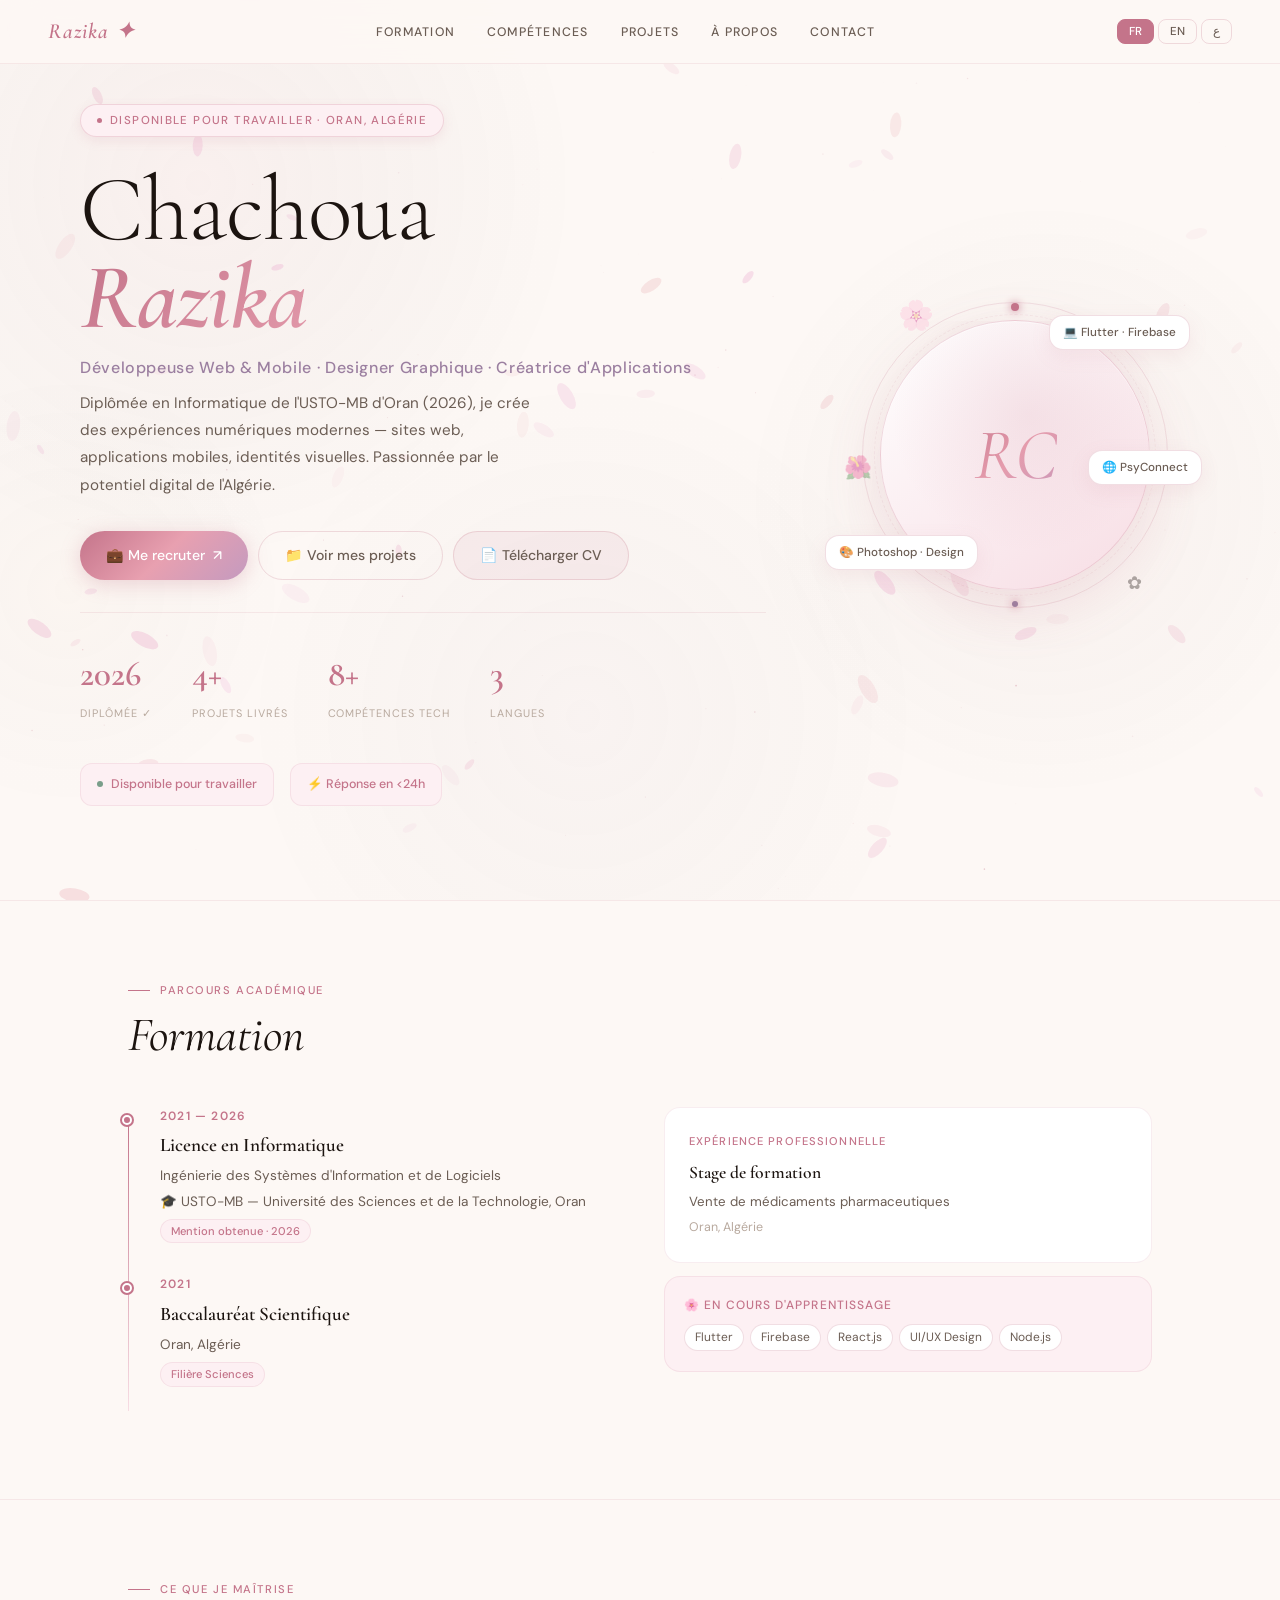
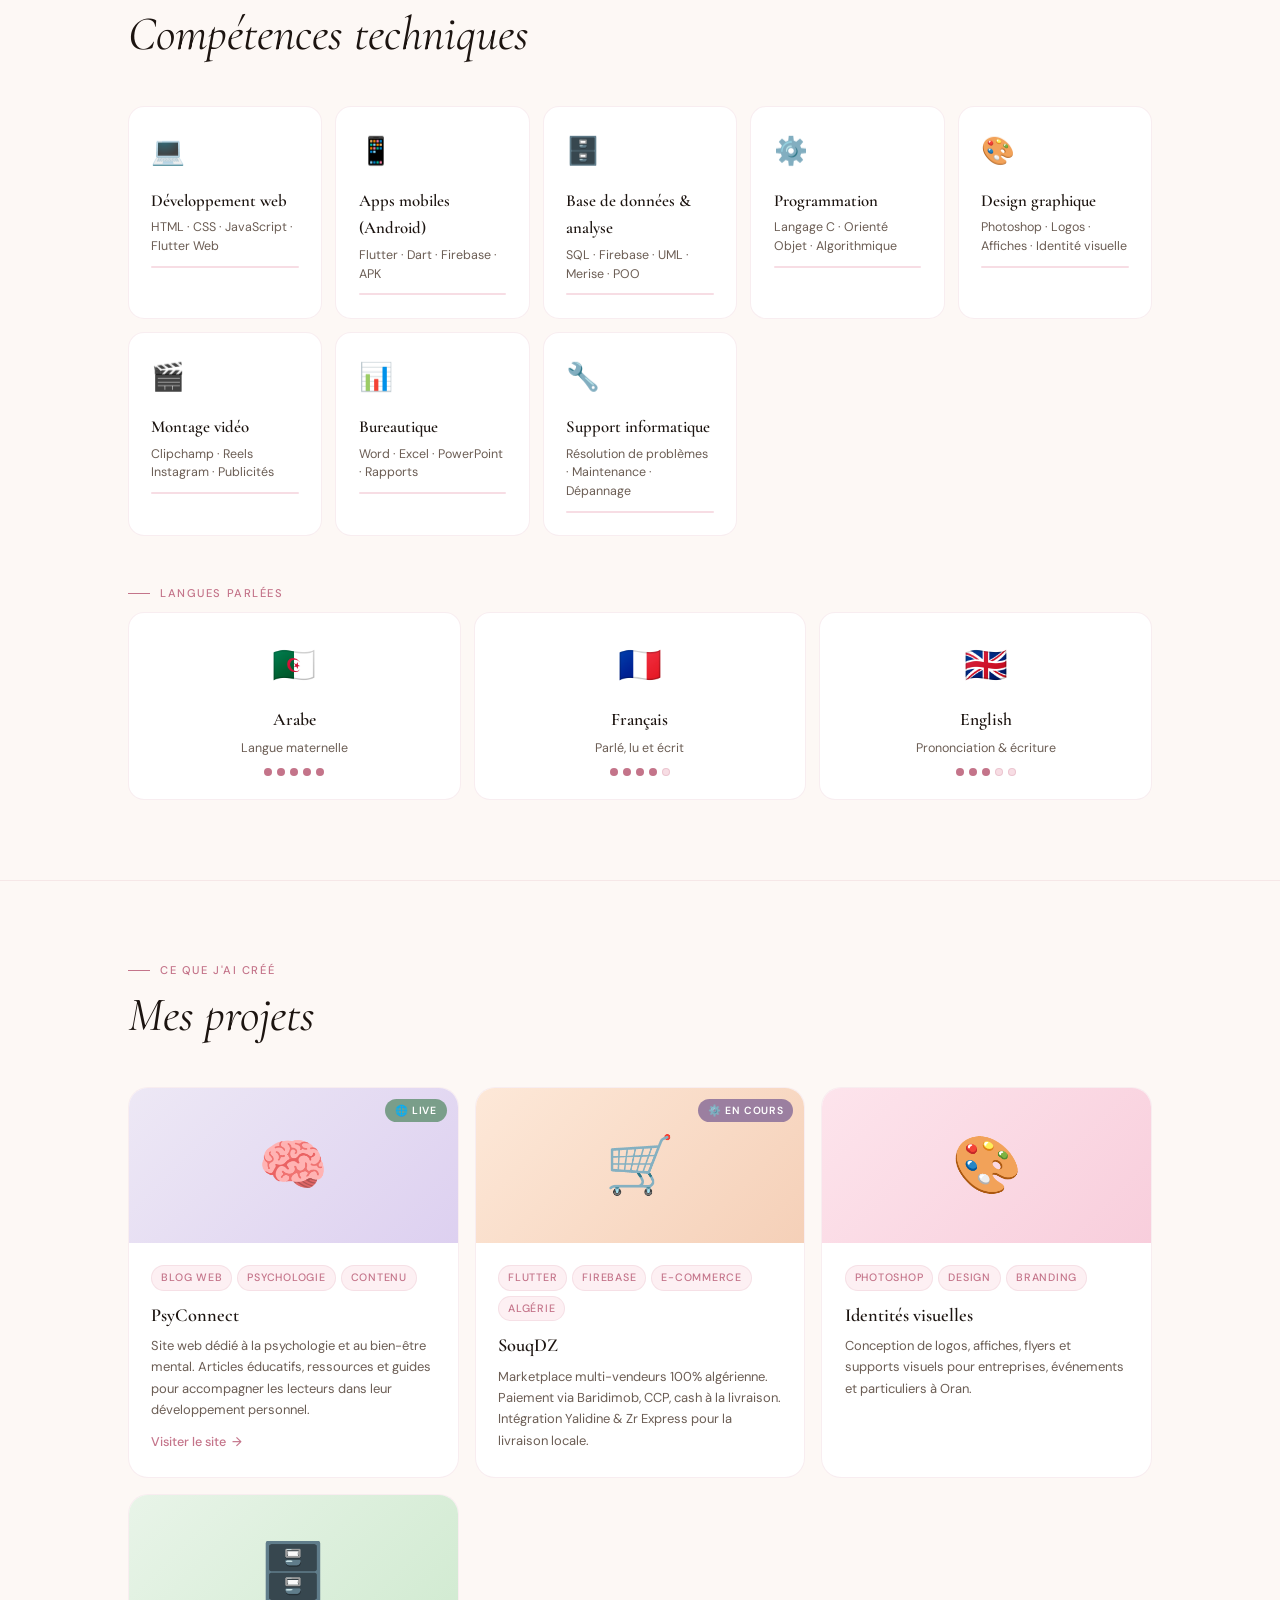
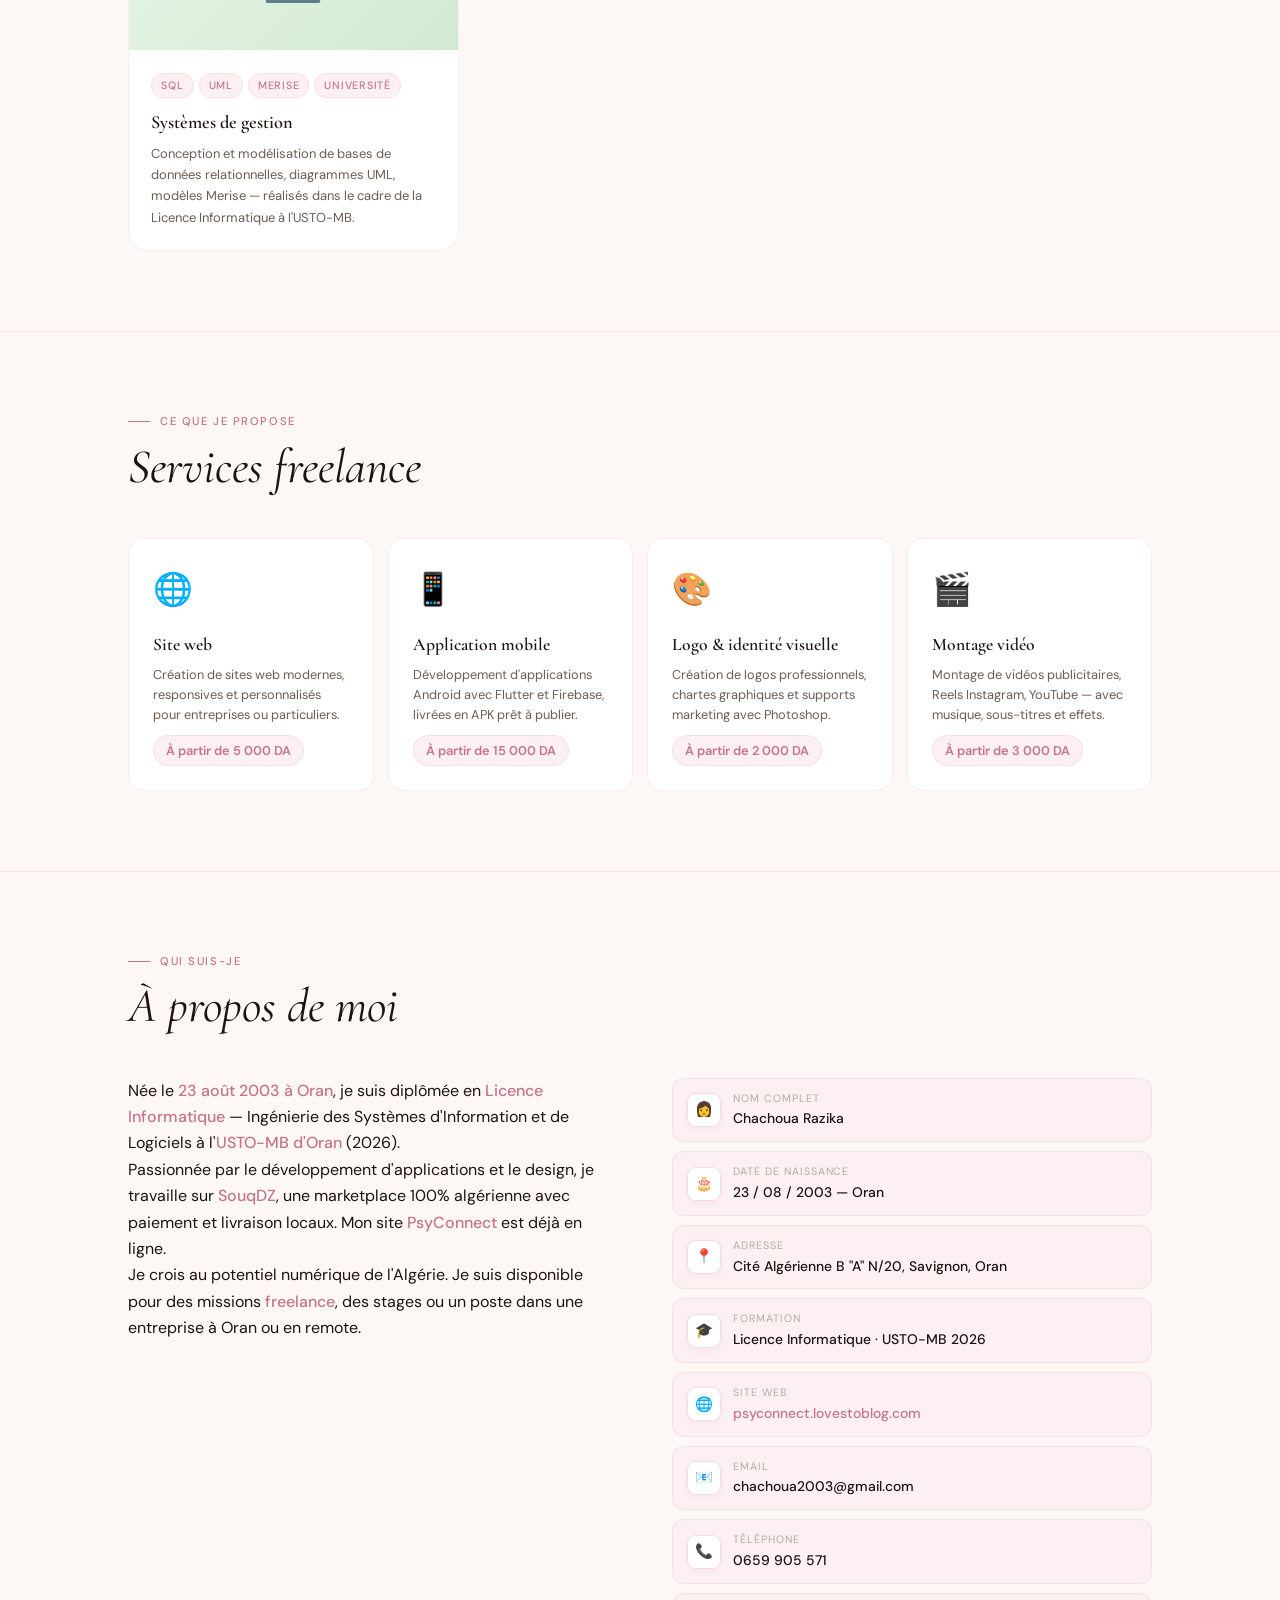
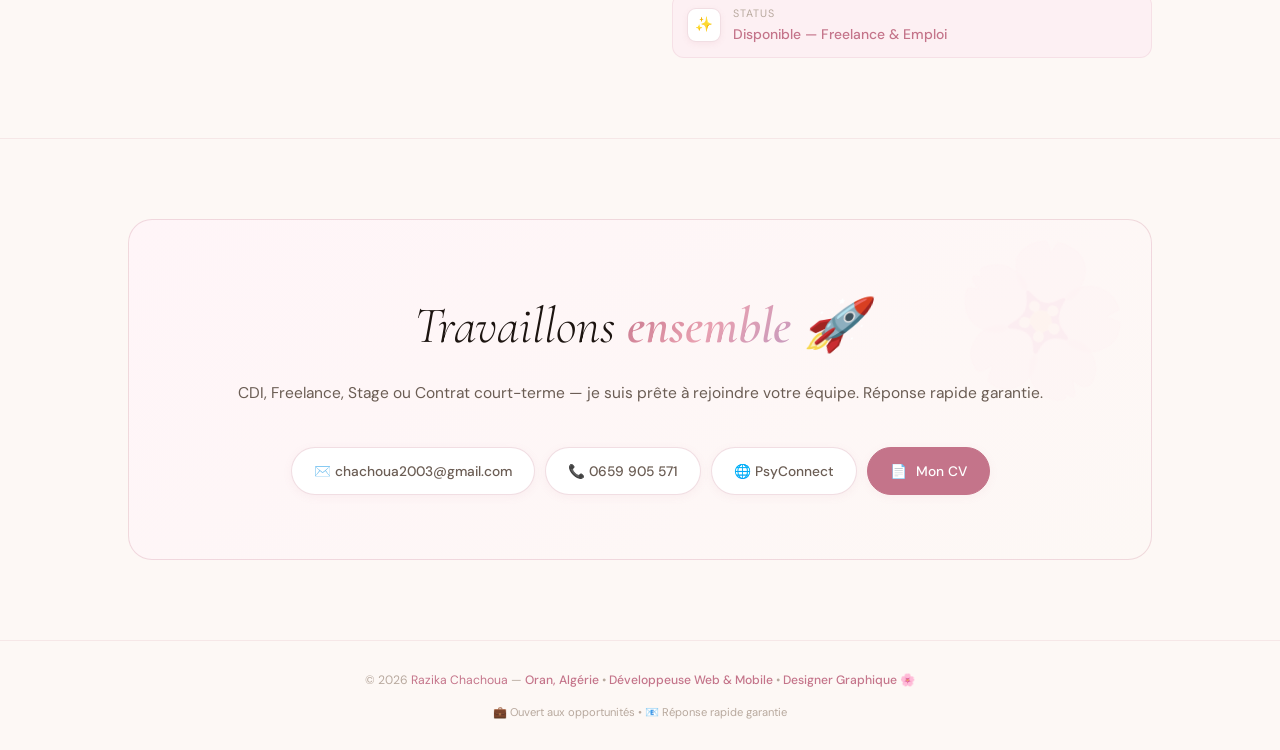
==== index.html @ 316dd267 "Initial portfolio website" ====
<!DOCTYPE html>
<html lang="fr" dir="ltr">
<head>
<meta charset="UTF-8">
<meta name="viewport" content="width=device-width, initial-scale=1.0">
<title>Razika Chachoua — Portfolio Professionnel | Développeuse Web & Mobile, Designer Graphique</title>
<meta name="description" content="Portfolio de Razika Chachoua — Développeuse web & mobile, Designer graphique, Créatrice d'applications. Oran, Algérie. Freelance & Emploi.">
<meta name="keywords" content="développeuse web, Flutter, Firebase, designer graphique, Oran, Algérie, freelance">
<meta property="og:title" content="Razika Chachoua — Portfolio Professionnel">
<meta property="og:description" content="Développeuse Web & Mobile · Designer Graphique · Créatrice d'Applications">
<meta property="og:type" content="website">
<meta name="author" content="Razika Chachoua">
<meta name="viewport" content="width=device-width, initial-scale=1.0">
<link href="https://fonts.googleapis.com/css2?family=Cormorant+Garamond:ital,wght@0,300;0,400;0,600;1,300;1,400;1,600&family=DM+Sans:wght@300;400;500;600&display=swap" rel="stylesheet">
<style>
:root{
  --bg:#fdf8f5;--bg2:#f9f2ec;--card:#ffffff;
  --ink:#1c1410;--ink2:#6b5d54;--ink3:#b8a99e;
  --rose:#c4748a;--rose2:#e8a0b0;--rose3:#f7dde4;--rose4:#fdf0f3;
  --mauve:#9b7fa0;--sage:#7a9e8a;--blush:#f2c4ce;
  --gold:#c9a86c;
  --border:rgba(196,116,138,.13);--border2:rgba(196,116,138,.24);
  --gg:linear-gradient(135deg,#c4748a,#e8a0b0,#c49abf);
  --glow:rgba(196,116,138,.1);
  --r:16px;
}
*,*::before,*::after{box-sizing:border-box;margin:0;padding:0}
html{scroll-behavior:smooth}
body{font-family:'DM Sans',sans-serif;background:var(--bg);color:var(--ink);overflow-x:hidden;line-height:1.65}
::selection{background:var(--blush);color:var(--ink)}
::-webkit-scrollbar{width:3px}::-webkit-scrollbar-track{background:var(--bg)}::-webkit-scrollbar-thumb{background:var(--rose);border-radius:99px}

canvas{position:fixed;top:0;left:0;width:100%;height:100%;z-index:0;pointer-events:none}

/* NAV */
nav{position:fixed;top:0;left:0;right:0;z-index:200;height:64px;display:flex;align-items:center;justify-content:space-between;padding:0 3rem;background:rgba(253,248,245,.92);backdrop-filter:blur(22px);border-bottom:1px solid var(--border)}
.logo{font-family:'Cormorant Garamond',serif;font-weight:600;font-size:1.35rem;color:var(--rose);text-decoration:none;letter-spacing:.05em;font-style:italic}
.nl{display:flex;gap:2rem;list-style:none}
.nl a{font-size:.77rem;font-weight:500;letter-spacing:.1em;text-transform:uppercase;color:var(--ink2);text-decoration:none;transition:color .2s;position:relative;padding-bottom:3px}
.nl a::after{content:'';position:absolute;left:0;bottom:0;width:100%;height:1px;background:var(--rose);transform:scaleX(0);transition:transform .25s;transform-origin:left}
.nl a:hover{color:var(--rose)}.nl a:hover::after{transform:scaleX(1)}
.lw{display:flex;gap:4px}
.lb{background:none;border:1px solid var(--border2);border-radius:8px;padding:4px 11px;font-size:.72rem;font-weight:500;cursor:pointer;color:var(--ink2);font-family:'DM Sans',sans-serif;transition:all .2s}
.lb.on,.lb:hover{background:var(--rose);border-color:var(--rose);color:#fff}

/* HERO */
.hero{min-height:100vh;display:flex;align-items:center;padding:90px 3rem 5rem;position:relative;z-index:1}
.hi{max-width:1120px;margin:0 auto;width:100%;display:grid;grid-template-columns:1fr 370px;gap:4rem;align-items:center}
.h-tag{display:inline-flex;align-items:center;gap:8px;font-size:.72rem;font-weight:500;letter-spacing:.12em;text-transform:uppercase;color:var(--rose);border:1px solid var(--border2);background:var(--rose4);padding:6px 16px;border-radius:999px;margin-bottom:1.8rem;animation:fu .7s ease both;box-shadow:0 4px 12px rgba(196,116,138,.12)}
.h-dot{width:5px;height:5px;background:var(--rose);border-radius:50%;animation:bl 2s infinite}
@keyframes bl{0%,100%{opacity:1}50%{opacity:.3;transform:scale(1.5)}}
.hero h1{font-family:'Cormorant Garamond',serif;font-size:clamp(3rem,8vw,5.8rem);font-weight:300;line-height:.95;letter-spacing:-.01em;margin-bottom:.5rem;animation:fu .7s .1s ease both}
.h1a{display:block;color:var(--ink);font-weight:300}
.h1b{display:block;font-style:italic;font-weight:600;background:var(--gg);-webkit-background-clip:text;-webkit-text-fill-color:transparent}
.h-role{font-size:1rem;color:var(--mauve);font-weight:500;letter-spacing:.04em;margin:.8rem 0 .5rem;animation:fu .7s .15s ease both}
.h-sub{font-size:.95rem;color:var(--ink2);line-height:1.8;max-width:470px;margin-bottom:2rem;animation:fu .7s .2s ease both}
.h-btns{display:flex;gap:10px;flex-wrap:wrap;animation:fu .7s .3s ease both}
.btn{display:inline-flex;align-items:center;gap:8px;padding:12px 26px;border-radius:50px;font-size:.88rem;font-weight:500;text-decoration:none;cursor:pointer;border:none;font-family:'DM Sans',sans-serif;transition:all .25s}
.btn-r{background:var(--gg);color:#fff;box-shadow:0 4px 20px rgba(196,116,138,.28)}
.btn-r:hover{transform:translateY(-2px);box-shadow:0 8px 30px rgba(196,116,138,.38)}
.btn-o{background:transparent;border:1.5px solid var(--border2);color:var(--ink2)}
.btn-o:hover{border-color:var(--rose);color:var(--rose);background:var(--rose4);box-shadow:0 4px 16px rgba(196,116,138,.15)}
.h-stats{display:flex;gap:2.5rem;padding-top:2rem;margin-top:2rem;border-top:1px solid var(--border);animation:fu .7s .4s ease both}
.sn{font-family:'Cormorant Garamond',serif;font-size:2.2rem;font-weight:600;color:var(--rose)}
.sl{font-size:.68rem;color:var(--ink3);text-transform:uppercase;letter-spacing:.09em;margin-top:2px}

/* AVATAR */
.h-right{display:flex;justify-content:center;animation:fu .7s .5s ease both}
.av{position:relative;width:270px;height:270px}
.av-out{position:absolute;inset:-18px;border-radius:50%;border:1px solid rgba(196,116,138,.18);animation:spin 22s linear infinite}
.av-out::before,.av-out::after{content:'';position:absolute;width:8px;height:8px;border-radius:50%;top:0;left:50%;transform:translateX(-50%);background:var(--rose);box-shadow:0 0 8px var(--rose)}
.av-out::after{top:auto;bottom:0;background:var(--mauve);width:6px;height:6px}
.av-mid{position:absolute;inset:-6px;border-radius:50%;border:1px dashed rgba(196,116,138,.1);animation:spin 30s linear infinite reverse}
.av-c{position:absolute;inset:0;border-radius:50%;background:linear-gradient(145deg,#fff,var(--rose3));border:1.5px solid var(--border2);display:flex;align-items:center;justify-content:center;box-shadow:0 18px 55px rgba(196,116,138,.18),inset 0 1px 0 rgba(255,255,255,.9)}
.av-init{font-family:'Cormorant Garamond',serif;font-size:4.5rem;font-weight:400;font-style:italic;background:var(--gg);-webkit-background-clip:text;-webkit-text-fill-color:transparent}
.av-g{position:absolute;inset:0;background:radial-gradient(circle at 55% 35%,rgba(196,116,138,.13),transparent 60%)}
.fb{position:absolute;background:white;border:1px solid var(--border2);border-radius:14px;padding:7px 13px;font-size:.73rem;font-weight:500;display:flex;align-items:center;gap:7px;color:var(--ink2);white-space:nowrap;animation:flt 3s ease-in-out infinite;box-shadow:0 6px 20px rgba(196,116,138,.1)}
.fb1{top:-5px;right:-40px;animation-delay:0s}
.fb2{bottom:20px;left:-55px;animation-delay:1.5s}
.fb3{top:48%;right:-52px;animation-delay:.9s}
.petal{position:absolute;font-size:1.4rem;opacity:.35;pointer-events:none;animation:ps 7s ease-in-out infinite}
.p1{top:-28px;left:18px;font-size:1.8rem;animation-delay:0s}
.p2{bottom:-8px;right:8px;font-size:1.1rem;animation-delay:2.5s}
.p3{top:48%;left:-36px;animation-delay:4.5s}
@keyframes ps{0%,100%{transform:rotate(0deg) scale(1)}50%{transform:rotate(12deg) scale(1.08)}}
@keyframes flt{0%,100%{transform:translateY(0)}50%{transform:translateY(-7px)}}
@keyframes spin{to{transform:rotate(360deg)}}
@keyframes fu{from{opacity:0;transform:translateY(20px)}to{opacity:1;transform:translateY(0)}}
@keyframes pulse{0%,100%{opacity:1;transform:scale(1)}50%{opacity:.6;transform:scale(1.2)}}

/* SECTIONS */
section{position:relative;z-index:1}
.sw{max-width:1120px;margin:0 auto;padding:5rem 3rem}
.sep{border-top:1px solid var(--border)}
.ey{display:flex;align-items:center;gap:10px;font-size:.7rem;font-weight:500;letter-spacing:.14em;text-transform:uppercase;color:var(--rose);margin-bottom:.6rem}
.ey::before{content:'';width:22px;height:1px;background:var(--rose)}
.st{font-family:'Cormorant Garamond',serif;font-size:clamp(1.9rem,3.8vw,3rem);font-weight:400;font-style:italic;color:var(--ink);line-height:1.1;margin-bottom:2.8rem}

/* ── TIMELINE FORMATION ── */
.timeline{position:relative;padding-left:2rem}
.timeline::before{content:'';position:absolute;left:0;top:8px;bottom:8px;width:1px;background:linear-gradient(to bottom,var(--rose),var(--rose3))}
.tl-item{position:relative;margin-bottom:2rem}
.tl-item::before{content:'';position:absolute;left:-2.4rem;top:8px;width:10px;height:10px;background:var(--rose);border-radius:50%;border:2px solid white;box-shadow:0 0 0 2px var(--rose)}
.tl-year{font-size:.75rem;font-weight:600;color:var(--rose);letter-spacing:.1em;text-transform:uppercase;margin-bottom:4px}
.tl-title{font-family:'Cormorant Garamond',serif;font-size:1.2rem;font-weight:600;color:var(--ink);margin-bottom:3px}
.tl-sub{font-size:.85rem;color:var(--ink2)}
.tl-tag{display:inline-block;background:var(--rose4);color:var(--rose);font-size:.7rem;font-weight:500;padding:2px 10px;border-radius:999px;margin-top:6px;border:1px solid var(--border)}

/* ── SKILLS ── */
.sk-grid{display:grid;grid-template-columns:repeat(auto-fit,minmax(185px,1fr));gap:13px}
.sk{background:white;border:1.5px solid var(--border);border-radius:var(--r);padding:1.4rem;transition:all .3s;cursor:default;position:relative;overflow:hidden}
.sk::before{content:'';position:absolute;top:0;left:0;right:0;height:3px;background:var(--gg);opacity:0;transition:opacity .3s}
.sk:hover{border-color:var(--border2);transform:translateY(-4px);box-shadow:0 12px 36px rgba(196,116,138,.11);background:linear-gradient(135deg,#fff,var(--rose4))}
.sk:hover::before{opacity:1}
.sk-em{font-size:1.7rem;margin-bottom:.8rem;display:block}
.sk h3{font-family:'Cormorant Garamond',serif;font-size:1.05rem;font-weight:600;color:var(--ink);margin-bottom:4px}
.sk p{font-size:.78rem;color:var(--ink2);line-height:1.5}
.sk-bar{margin-top:10px;height:2px;background:var(--rose3);border-radius:99px;overflow:hidden}
.sk-fill{height:100%;border-radius:99px;background:var(--gg);transform:scaleX(0);transform-origin:left;transition:transform 1.2s cubic-bezier(.22,1,.36,1)}

/* ── PROJETS ── */
.pj-grid{display:grid;grid-template-columns:repeat(auto-fit,minmax(280px,1fr));gap:16px}
.pj{background:white;border:1.5px solid var(--border);border-radius:20px;overflow:hidden;transition:all .3s;position:relative}
.pj:hover{border-color:var(--border2);transform:translateY(-5px);box-shadow:0 18px 55px rgba(196,116,138,.13);background:linear-gradient(135deg,#fff,var(--rose4))}
.pj-thumb{height:155px;display:flex;align-items:center;justify-content:center;position:relative;overflow:hidden}
.pj-em{font-size:3.5rem;position:relative;z-index:1}
.pj-bdg{position:absolute;top:11px;right:11px;z-index:2;background:var(--rose);color:#fff;font-size:.65rem;font-weight:600;padding:3px 10px;border-radius:999px;letter-spacing:.06em;text-transform:uppercase}
.live{background:var(--sage)}
.pj-body{padding:1.4rem}
.pj-tags{display:flex;gap:5px;flex-wrap:wrap;margin-bottom:9px}
.pt{font-size:.67rem;font-weight:500;letter-spacing:.07em;text-transform:uppercase;color:var(--rose);background:var(--rose4);border:1px solid var(--border);padding:3px 9px;border-radius:999px}
.pj-body h3{font-family:'Cormorant Garamond',serif;font-size:1.15rem;font-weight:600;color:var(--ink);margin-bottom:5px}
.pj-body p{font-size:.81rem;color:var(--ink2);line-height:1.65}
.pj-lnk{display:inline-flex;align-items:center;gap:6px;margin-top:12px;font-size:.79rem;font-weight:500;color:var(--rose);text-decoration:none;transition:gap .2s}
.pj-lnk:hover{gap:10px}

/* ── LANGUES ── */
.lang-grid{display:grid;grid-template-columns:repeat(auto-fit,minmax(200px,1fr));gap:13px}
.lg-card{background:white;border:1.5px solid var(--border);border-radius:var(--r);padding:1.4rem;text-align:center;transition:all .3s}
.lg-card:hover{border-color:var(--border2);transform:translateY(-3px);box-shadow:0 10px 30px rgba(196,116,138,.1)}
.lg-flag{font-size:2.2rem;margin-bottom:.7rem;display:block}
.lg-name{font-family:'Cormorant Garamond',serif;font-size:1.1rem;font-weight:600;color:var(--ink);margin-bottom:4px}
.lg-level{font-size:.78rem;color:var(--ink2)}
.lg-dots{display:flex;justify-content:center;gap:5px;margin-top:10px}
.lg-dot{width:8px;height:8px;border-radius:50%;background:var(--rose3);border:1px solid var(--border2)}
.lg-dot.fill{background:var(--rose)}

/* ── ABOUT ── */
.ab-grid{display:grid;grid-template-columns:1fr 1fr;gap:4rem;align-items:start}
.ab-text p{color:var(--ink2);line-height:1.9;margin-bottom:1.1rem;font-size:.97rem}
.hl{color:var(--rose);font-weight:500}
.info-list{display:flex;flex-direction:column;gap:9px}
.ii{display:flex;align-items:center;gap:12px;background:var(--rose4);border:1px solid var(--border);border-radius:12px;padding:11px 14px;transition:all .2s}
.ii:hover{border-color:var(--border2);background:white;box-shadow:0 4px 14px rgba(196,116,138,.08)}
.ii-ic{width:34px;height:34px;border-radius:9px;flex-shrink:0;background:white;border:1px solid var(--border2);display:flex;align-items:center;justify-content:center;font-size:.9rem;box-shadow:0 2px 6px rgba(196,116,138,.09)}
.ii-lb{font-size:.67rem;color:var(--ink3);text-transform:uppercase;letter-spacing:.09em}
.ii-vl{font-size:.87rem;color:var(--ink);font-weight:500}

/* ── SERVICES / FREELANCE ── */
.srv-grid{display:grid;grid-template-columns:repeat(auto-fit,minmax(220px,1fr));gap:14px}
.srv{background:white;border:1.5px solid var(--border);border-radius:var(--r);padding:1.5rem;transition:all .3s;position:relative;overflow:hidden}
.srv::after{content:'';position:absolute;bottom:0;left:0;right:0;height:3px;background:var(--gg);opacity:0;transition:opacity .3s}
.srv:hover{transform:translateY(-4px);border-color:var(--border2);box-shadow:0 12px 36px rgba(196,116,138,.1)}
.srv:hover::after{opacity:1}
.srv-em{font-size:2rem;margin-bottom:.9rem;display:block}
.srv h3{font-family:'Cormorant Garamond',serif;font-size:1.1rem;font-weight:600;color:var(--ink);margin-bottom:6px}
.srv p{font-size:.8rem;color:var(--ink2);line-height:1.55;margin-bottom:10px}
.srv-price{font-size:.8rem;font-weight:600;color:var(--rose);background:var(--rose4);border:1px solid var(--border);padding:4px 12px;border-radius:999px;display:inline-block}

/* ── CONTACT ── */
.ct-box{background:linear-gradient(145deg,#fff5f8,#fdf8f5);border:1.5px solid var(--border2);border-radius:24px;padding:4rem 3rem;text-align:center;position:relative;overflow:hidden}
.ct-deco{position:absolute;font-size:9rem;opacity:.04;pointer-events:none;top:-20px;right:20px;transform:rotate(12deg)}
.ct-box h2{font-family:'Cormorant Garamond',serif;font-size:clamp(2rem,4vw,3.3rem);font-weight:300;font-style:italic;color:var(--ink);margin-bottom:.8rem}
.ct-box h2 em{background:var(--gg);-webkit-background-clip:text;-webkit-text-fill-color:transparent;font-style:italic;font-weight:600}
.ct-sub{color:var(--ink2);margin-bottom:2.5rem;font-size:.97rem}
.ct-links{display:flex;justify-content:center;gap:10px;flex-wrap:wrap}
.cl{display:inline-flex;align-items:center;gap:9px;background:white;border:1.5px solid var(--border2);color:var(--ink2);text-decoration:none;padding:12px 22px;border-radius:50px;font-size:.86rem;font-weight:500;transition:all .25s;box-shadow:0 2px 10px rgba(196,116,138,.07)}
.cl:hover{background:var(--rose);border-color:var(--rose);color:#fff;box-shadow:0 6px 22px rgba(196,116,138,.28)}

footer{text-align:center;padding:1.8rem;font-size:.76rem;color:var(--ink3);border-top:1px solid var(--border);position:relative;z-index:1}
footer em{color:var(--rose);font-style:normal}

/* MOBILE */
@media(max-width:900px){.hi{grid-template-columns:1fr}.h-right{display:none}.ab-grid{grid-template-columns:1fr}}
@media(max-width:600px){nav{padding:0 1.2rem}.nl{display:none}.hero{padding:80px 1.2rem 3rem}.sw{padding:3rem 1.2rem}.ct-box{padding:2.5rem 1.5rem}.h-stats{gap:1.5rem}}

/* LANG */
.il{display:none}.il.on{display:inline}
[data-lang]{display:none}[data-lang].on{display:block}
</style>
</head>
<body>

<canvas id="bgc"></canvas>

<!-- NAV -->
<nav>
  <a href="#" class="logo">Razika ✦</a>
  <ul class="nl">
    <li><a href="#formation" data-fr="Formation"    data-en="Education"  data-ar="التكوين">Formation</a></li>
    <li><a href="#skills"    data-fr="Compétences"  data-en="Skills"     data-ar="المهارات">Compétences</a></li>
    <li><a href="#projects"  data-fr="Projets"      data-en="Projects"   data-ar="المشاريع">Projets</a></li>
    <li><a href="#about"     data-fr="À propos"     data-en="About"      data-ar="حول">À propos</a></li>
    <li><a href="#contact"   data-fr="Contact"      data-en="Contact"    data-ar="تواصل">Contact</a></li>
  </ul>
  <div class="lw">
    <button class="lb on" data-l="fr">FR</button>
    <button class="lb"    data-l="en">EN</button>
    <button class="lb"    data-l="ar">ع</button>
  </div>
</nav>

<!-- ── HERO ── -->
<div class="hero">
  <div class="hi">
    <div>
      <div class="h-tag"><span class="h-dot"></span>
        <span class="il on" data-l="fr">Disponible pour travailler · Oran, Algérie</span>
        <span class="il"    data-l="en">Available for work · Oran, Algeria</span>
        <span class="il"    data-l="ar">متاحة للعمل · وهران، الجزائر</span>
      </div>
      <h1><span class="h1a">Chachoua</span><span class="h1b">Razika</span></h1>
      <p class="h-role">
        <span class="il on" data-l="fr">Développeuse Web & Mobile · Designer Graphique · Créatrice d'Applications</span>
        <span class="il"    data-l="en">Web & Mobile Developer · Graphic Designer · App Creator</span>
        <span class="il"    data-l="ar">مطورة ويب وموبايل · مصممة جرافيك · منشئة تطبيقات</span>
      </p>
      <p class="h-sub">
        <span class="il on" data-l="fr">Diplômée en Informatique de l'USTO-MB d'Oran (2026), je crée des expériences numériques modernes — sites web, applications mobiles, identités visuelles. Passionnée par le potentiel digital de l'Algérie.</span>
        <span class="il"    data-l="en">Computer Science graduate from USTO-MB Oran (2026), I build modern digital experiences — websites, mobile apps, visual identities. Passionate about Algeria's digital potential.</span>
        <span class="il"    data-l="ar">خريجة علوم الحاسوب من جامعة USTO-MB وهران (2026)، أنشئ تجارب رقمية حديثة — مواقع ويب وتطبيقات موبايل وهويات بصرية. شغوفة بالإمكانات الرقمية للجزائر.</span>
      </p>
      <div class="h-btns">
        <a href="#contact" class="btn btn-r">
          <span class="il on" data-l="fr">💼 Me recruter</span>
          <span class="il"    data-l="en">💼 Hire me</span>
          <span class="il"    data-l="ar">💼 وظفيني</span> ↗
        </a>
        <a href="#projects" class="btn btn-o">
          <span class="il on" data-l="fr">📁 Voir mes projets</span>
          <span class="il"    data-l="en">📁 View my work</span>
          <span class="il"    data-l="ar">📁 مشاريعي</span>
        </a>
        <a href="javascript:downloadCV()" class="btn btn-o" style="background:rgba(196,116,138,.08);border-color:rgba(196,116,138,.24)">
          <span class="il on" data-l="fr">📄 Télécharger CV</span>
          <span class="il"    data-l="en">📄 Download CV</span>
          <span class="il"    data-l="ar">📄 تحميل السيرة</span>
        </a>
      </div>
      <div class="h-stats">
        <div><div class="sn">2026</div><div class="sl"><span class="il on" data-l="fr">Diplômée ✓</span><span class="il" data-l="en">Graduate ✓</span><span class="il" data-l="ar">تخرجت ✓</span></div></div>
        <div><div class="sn">4+</div><div class="sl"><span class="il on" data-l="fr">Projets livrés</span><span class="il" data-l="en">Projects</span><span class="il" data-l="ar">مشاريع</span></div></div>
        <div><div class="sn">8+</div><div class="sl"><span class="il on" data-l="fr">Compétences tech</span><span class="il" data-l="en">Skills</span><span class="il" data-l="ar">مهارات</span></div></div>
        <div><div class="sn">3</div><div class="sl"><span class="il on" data-l="fr">Langues</span><span class="il" data-l="en">Languages</span><span class="il" data-l="ar">لغات</span></div></div>
      </div>
      <div style="margin-top:2.5rem;display:flex;gap:1rem;flex-wrap:wrap;align-items:center">
        <div style="background:var(--rose4);border:1px solid var(--border);border-radius:12px;padding:10px 16px;font-size:.78rem;font-weight:500;color:var(--rose);display:flex;align-items:center;gap:8px">
          <span style="display:inline-flex;align-items:center;justify-content:center;width:6px;height:6px;border-radius:50%;background:var(--sage);animation:pulse 2s infinite"></span>
          <span class="il on" data-l="fr">Disponible pour travailler</span><span class="il" data-l="en">Available to work</span><span class="il" data-l="ar">متاحة للعمل</span>
        </div>
        <div style="background:var(--rose4);border:1px solid var(--border);border-radius:12px;padding:10px 16px;font-size:.78rem;font-weight:500;color:var(--rose)">
          ⚡ <span class="il on" data-l="fr">Réponse en <24h</span><span class="il" data-l="en">Reply in <24h</span><span class="il" data-l="ar">رد في<24 ساعة</span>
        </div>
      </div>
    </div>
    <div class="h-right">
      <div class="av">
        <span class="petal p1">🌸</span><span class="petal p2">✿</span><span class="petal p3">🌺</span>
        <div class="av-out"></div>
        <div class="av-mid"></div>
        <div class="av-c"><div class="av-g"></div><div class="av-init">RC</div></div>
        <div class="fb fb1">💻 Flutter · Firebase</div>
        <div class="fb fb2">🎨 Photoshop · Design</div>
        <div class="fb fb3">🌐 PsyConnect</div>
      </div>
    </div>
  </div>
</div>

<!-- ── FORMATION ── -->
<section id="formation" class="sep">
  <div class="sw">
    <div class="ey"><span class="il on" data-l="fr">Parcours académique</span><span class="il" data-l="en">Academic path</span><span class="il" data-l="ar">المسار الأكاديمي</span></div>
    <h2 class="st"><span class="il on" data-l="fr">Formation</span><span class="il" data-l="en">Education</span><span class="il" data-l="ar">التكوين</span></h2>
    <div style="display:grid;grid-template-columns:1fr 1fr;gap:3rem;align-items:start">
      <div class="timeline">
        <div class="tl-item">
          <div class="tl-year">2021 — 2026</div>
          <div class="tl-title"><span class="il on" data-l="fr">Licence en Informatique</span><span class="il" data-l="en">Bachelor in Computer Science</span><span class="il" data-l="ar">ليسانس في علوم الحاسوب</span></div>
          <div class="tl-sub"><span class="il on" data-l="fr">Ingénierie des Systèmes d'Information et de Logiciels</span><span class="il" data-l="en">Information Systems & Software Engineering</span><span class="il" data-l="ar">هندسة أنظمة المعلومات والبرمجيات</span></div>
          <div class="tl-sub" style="margin-top:3px">🎓 USTO-MB — Université des Sciences et de la Technologie, Oran</div>
          <span class="tl-tag">Mention obtenue · 2026</span>
        </div>
        <div class="tl-item">
          <div class="tl-year">2021</div>
          <div class="tl-title"><span class="il on" data-l="fr">Baccalauréat Scientifique</span><span class="il" data-l="en">Scientific Baccalaureate</span><span class="il" data-l="ar">بكالوريا علمية</span></div>
          <div class="tl-sub">Oran, Algérie</div>
          <span class="tl-tag"><span class="il on" data-l="fr">Filière Sciences</span><span class="il" data-l="en">Science track</span><span class="il" data-l="ar">شعبة العلوم</span></span>
        </div>
      </div>
      <div>
        <div style="background:white;border:1.5px solid var(--border);border-radius:var(--r);padding:1.5rem;margin-bottom:13px">
          <div style="font-size:.7rem;font-weight:500;color:var(--rose);text-transform:uppercase;letter-spacing:.1em;margin-bottom:8px"><span class="il on" data-l="fr">Expérience professionnelle</span><span class="il" data-l="en">Work experience</span><span class="il" data-l="ar">الخبرة المهنية</span></div>
          <div style="font-family:'Cormorant Garamond',serif;font-size:1.1rem;font-weight:600;color:var(--ink);margin-bottom:4px"><span class="il on" data-l="fr">Stage de formation</span><span class="il" data-l="en">Training internship</span><span class="il" data-l="ar">تدريب مهني</span></div>
          <div style="font-size:.83rem;color:var(--ink2)"><span class="il on" data-l="fr">Vente de médicaments pharmaceutiques</span><span class="il" data-l="en">Pharmaceutical sales</span><span class="il" data-l="ar">بيع الأدوية الصيدلانية</span></div>
          <div style="font-size:.78rem;color:var(--ink3);margin-top:4px">Oran, Algérie</div>
        </div>
        <div style="background:var(--rose4);border:1px solid var(--border);border-radius:var(--r);padding:1.2rem">
          <div style="font-size:.75rem;font-weight:500;color:var(--rose);margin-bottom:8px;text-transform:uppercase;letter-spacing:.09em">🌸 <span class="il on" data-l="fr">En cours d'apprentissage</span><span class="il" data-l="en">Currently learning</span><span class="il" data-l="ar">أتعلم حالياً</span></div>
          <div style="display:flex;flex-wrap:wrap;gap:6px">
            <span style="background:white;border:1px solid var(--border2);color:var(--ink2);font-size:.75rem;padding:3px 10px;border-radius:999px">Flutter</span>
            <span style="background:white;border:1px solid var(--border2);color:var(--ink2);font-size:.75rem;padding:3px 10px;border-radius:999px">Firebase</span>
            <span style="background:white;border:1px solid var(--border2);color:var(--ink2);font-size:.75rem;padding:3px 10px;border-radius:999px">React.js</span>
            <span style="background:white;border:1px solid var(--border2);color:var(--ink2);font-size:.75rem;padding:3px 10px;border-radius:999px">UI/UX Design</span>
            <span style="background:white;border:1px solid var(--border2);color:var(--ink2);font-size:.75rem;padding:3px 10px;border-radius:999px">Node.js</span>
          </div>
        </div>
      </div>
    </div>
  </div>
</section>

<!-- ── COMPÉTENCES ── -->
<section id="skills" class="sep">
  <div class="sw">
    <div class="ey"><span class="il on" data-l="fr">Ce que je maîtrise</span><span class="il" data-l="en">What I master</span><span class="il" data-l="ar">ما أتقنه</span></div>
    <h2 class="st"><span class="il on" data-l="fr">Compétences techniques</span><span class="il" data-l="en">Technical skills</span><span class="il" data-l="ar">المهارات التقنية</span></h2>
    <div class="sk-grid">
      <div class="sk"><span class="sk-em">💻</span><h3><span class="il on" data-l="fr">Développement web</span><span class="il" data-l="en">Web Development</span><span class="il" data-l="ar">تطوير ويب</span></h3><p>HTML · CSS · JavaScript · Flutter Web</p><div class="sk-bar"><div class="sk-fill" data-w="75"></div></div></div>
      <div class="sk"><span class="sk-em">📱</span><h3><span class="il on" data-l="fr">Apps mobiles (Android)</span><span class="il" data-l="en">Mobile Apps (Android)</span><span class="il" data-l="ar">تطبيقات Android</span></h3><p>Flutter · Dart · Firebase · APK</p><div class="sk-bar"><div class="sk-fill" data-w="68"></div></div></div>
      <div class="sk"><span class="sk-em">🗄️</span><h3><span class="il on" data-l="fr">Base de données & analyse</span><span class="il" data-l="en">Databases & Analysis</span><span class="il" data-l="ar">قواعد البيانات</span></h3><p>SQL · Firebase · UML · Merise · POO</p><div class="sk-bar"><div class="sk-fill" data-w="80"></div></div></div>
      <div class="sk"><span class="sk-em">⚙️</span><h3><span class="il on" data-l="fr">Programmation</span><span class="il" data-l="en">Programming</span><span class="il" data-l="ar">البرمجة</span></h3><p>Langage C · Orienté Objet · Algorithmique</p><div class="sk-bar"><div class="sk-fill" data-w="72"></div></div></div>
      <div class="sk"><span class="sk-em">🎨</span><h3><span class="il on" data-l="fr">Design graphique</span><span class="il" data-l="en">Graphic Design</span><span class="il" data-l="ar">التصميم الجرافيكي</span></h3><p>Photoshop · Logos · Affiches · Identité visuelle</p><div class="sk-bar"><div class="sk-fill" data-w="85"></div></div></div>
      <div class="sk"><span class="sk-em">🎬</span><h3><span class="il on" data-l="fr">Montage vidéo</span><span class="il" data-l="en">Video Editing</span><span class="il" data-l="ar">المونتاج</span></h3><p>Clipchamp · Reels Instagram · Publicités</p><div class="sk-bar"><div class="sk-fill" data-w="80"></div></div></div>
      <div class="sk"><span class="sk-em">📊</span><h3><span class="il on" data-l="fr">Bureautique</span><span class="il" data-l="en">Office Suite</span><span class="il" data-l="ar">برامج مكتبية</span></h3><p>Word · Excel · PowerPoint · Rapports</p><div class="sk-bar"><div class="sk-fill" data-w="90"></div></div></div>
      <div class="sk"><span class="sk-em">🔧</span><h3><span class="il on" data-l="fr">Support informatique</span><span class="il" data-l="en">IT Support</span><span class="il" data-l="ar">دعم تقني</span></h3><p><span class="il on" data-l="fr">Résolution de problèmes · Maintenance · Dépannage</span><span class="il" data-l="en">Problem solving · Maintenance · Troubleshooting</span><span class="il" data-l="ar">حل المشكلات · صيانة · استكشاف الأخطاء</span></p><div class="sk-bar"><div class="sk-fill" data-w="78"></div></div></div>
    </div>

    <!-- Langues -->
    <div style="margin-top:3rem">
      <div class="ey" style="margin-bottom:.6rem"><span class="il on" data-l="fr">Langues parlées</span><span class="il" data-l="en">Languages</span><span class="il" data-l="ar">اللغات المتحدثة</span></div>
      <div class="lang-grid">
        <div class="lg-card">
          <span class="lg-flag">🇩🇿</span>
          <div class="lg-name"><span class="il on" data-l="fr">Arabe</span><span class="il" data-l="en">Arabic</span><span class="il" data-l="ar">العربية</span></div>
          <div class="lg-level"><span class="il on" data-l="fr">Langue maternelle</span><span class="il" data-l="en">Native language</span><span class="il" data-l="ar">اللغة الأم</span></div>
          <div class="lg-dots"><div class="lg-dot fill"></div><div class="lg-dot fill"></div><div class="lg-dot fill"></div><div class="lg-dot fill"></div><div class="lg-dot fill"></div></div>
        </div>
        <div class="lg-card">
          <span class="lg-flag">🇫🇷</span>
          <div class="lg-name">Français</div>
          <div class="lg-level"><span class="il on" data-l="fr">Parlé, lu et écrit</span><span class="il" data-l="en">Spoken, read and written</span><span class="il" data-l="ar">محادثة وقراءة وكتابة</span></div>
          <div class="lg-dots"><div class="lg-dot fill"></div><div class="lg-dot fill"></div><div class="lg-dot fill"></div><div class="lg-dot fill"></div><div class="lg-dot"></div></div>
        </div>
        <div class="lg-card">
          <span class="lg-flag">🇬🇧</span>
          <div class="lg-name">English</div>
          <div class="lg-level"><span class="il on" data-l="fr">Prononciation & écriture</span><span class="il" data-l="en">Pronunciation & writing</span><span class="il" data-l="ar">نطق وكتابة</span></div>
          <div class="lg-dots"><div class="lg-dot fill"></div><div class="lg-dot fill"></div><div class="lg-dot fill"></div><div class="lg-dot"></div><div class="lg-dot"></div></div>
        </div>
      </div>
    </div>
  </div>
</section>

<!-- ── PROJETS ── -->
<section id="projects" class="sep">
  <div class="sw">
    <div class="ey"><span class="il on" data-l="fr">Ce que j'ai créé</span><span class="il" data-l="en">What I've built</span><span class="il" data-l="ar">ما أنشأته</span></div>
    <h2 class="st"><span class="il on" data-l="fr">Mes projets</span><span class="il" data-l="en">My projects</span><span class="il" data-l="ar">مشاريعي</span></h2>
    <div class="pj-grid">
      <div class="pj">
        <div class="pj-bdg live">🌐 Live</div>
        <div class="pj-thumb" style="background:linear-gradient(135deg,#ede8f5,#ddd0f0)"><div class="pj-em">🧠</div></div>
        <div class="pj-body">
          <div class="pj-tags"><span class="pt">Blog Web</span><span class="pt">Psychologie</span><span class="pt">Contenu</span></div>
          <h3>PsyConnect</h3>
          <p><span class="il on" data-l="fr">Site web dédié à la psychologie et au bien-être mental. Articles éducatifs, ressources et guides pour accompagner les lecteurs dans leur développement personnel.</span><span class="il" data-l="en">Website dedicated to psychology and mental well-being. Educational articles and resources to support readers' personal development.</span><span class="il" data-l="ar">موقع ويب مخصص لعلم النفس والصحة النفسية. مقالات تعليمية وموارد لمساعدة القراء في تطويرهم الشخصي.</span></p>
          <a href="http://psyconnect.lovestoblog.com" target="_blank" class="pj-lnk">
            <span class="il on" data-l="fr">Visiter le site</span><span class="il" data-l="en">Visit site</span><span class="il" data-l="ar">زيارة الموقع</span> →
          </a>
        </div>
      </div>
      <div class="pj">
        <div class="pj-bdg" style="background:var(--mauve)">⚙️ En cours</div>
        <div class="pj-thumb" style="background:linear-gradient(135deg,#fde8d8,#f5d0b8)"><div class="pj-em">🛒</div></div>
        <div class="pj-body">
          <div class="pj-tags"><span class="pt">Flutter</span><span class="pt">Firebase</span><span class="pt">E-commerce</span><span class="pt">Algérie</span></div>
          <h3>SouqDZ</h3>
          <p><span class="il on" data-l="fr">Marketplace multi-vendeurs 100% algérienne. Paiement via Baridimob, CCP, cash à la livraison. Intégration Yalidine & Zr Express pour la livraison locale.</span><span class="il" data-l="en">100% Algerian multi-vendor marketplace. Payment via Baridimob, CCP, cash on delivery. Yalidine & Zr Express integration for local delivery.</span><span class="il" data-l="ar">منصة تجارة إلكترونية جزائرية 100٪. دفع عبر Baridimob وCCP ونقداً. تكامل مع Yalidine وZr Express للتوصيل المحلي.</span></p>
        </div>
      </div>
      <div class="pj">
        <div class="pj-thumb" style="background:linear-gradient(135deg,#fde4ec,#f8cedc)"><div class="pj-em">🎨</div></div>
        <div class="pj-body">
          <div class="pj-tags"><span class="pt">Photoshop</span><span class="pt">Design</span><span class="pt">Branding</span></div>
          <h3><span class="il on" data-l="fr">Identités visuelles</span><span class="il" data-l="en">Visual Identities</span><span class="il" data-l="ar">هويات بصرية</span></h3>
          <p><span class="il on" data-l="fr">Conception de logos, affiches, flyers et supports visuels pour entreprises, événements et particuliers à Oran.</span><span class="il" data-l="en">Logo design, posters, flyers and visual assets for businesses, events and individuals in Oran.</span><span class="il" data-l="ar">تصميم شعارات وملصقات وفلايرات ومواد مرئية للشركات والفعاليات والأفراد في وهران.</span></p>
        </div>
      </div>
      <div class="pj">
        <div class="pj-thumb" style="background:linear-gradient(135deg,#e8f4e8,#d0ead0)"><div class="pj-em">🗄️</div></div>
        <div class="pj-body">
          <div class="pj-tags"><span class="pt">SQL</span><span class="pt">UML</span><span class="pt">Merise</span><span class="pt">Université</span></div>
          <h3><span class="il on" data-l="fr">Systèmes de gestion</span><span class="il" data-l="en">Management Systems</span><span class="il" data-l="ar">أنظمة الإدارة</span></h3>
          <p><span class="il on" data-l="fr">Conception et modélisation de bases de données relationnelles, diagrammes UML, modèles Merise — réalisés dans le cadre de la Licence Informatique à l'USTO-MB.</span><span class="il" data-l="en">Relational database design, UML diagrams, Merise models — completed during Computer Science degree at USTO-MB.</span><span class="il" data-l="ar">تصميم قواعد البيانات العلائقية ومخططات UML ونماذج Merise — منجزة في إطار درجة علوم الحاسوب بجامعة USTO-MB.</span></p>
        </div>
      </div>
    </div>
  </div>
</section>

<!-- ── SERVICES FREELANCE ── -->
<section id="services" class="sep">
  <div class="sw">
    <div class="ey"><span class="il on" data-l="fr">Ce que je propose</span><span class="il" data-l="en">What I offer</span><span class="il" data-l="ar">ما أقدمه</span></div>
    <h2 class="st"><span class="il on" data-l="fr">Services freelance</span><span class="il" data-l="en">Freelance services</span><span class="il" data-l="ar">خدمات مستقلة</span></h2>
    <div class="srv-grid">
      <div class="srv">
        <span class="srv-em">🌐</span>
        <h3><span class="il on" data-l="fr">Site web</span><span class="il" data-l="en">Website</span><span class="il" data-l="ar">موقع ويب</span></h3>
        <p><span class="il on" data-l="fr">Création de sites web modernes, responsives et personnalisés pour entreprises ou particuliers.</span><span class="il" data-l="en">Modern, responsive and custom websites for businesses or individuals.</span><span class="il" data-l="ar">إنشاء مواقع ويب حديثة ومتجاوبة ومخصصة للشركات أو الأفراد.</span></p>
        <span class="srv-price"><span class="il on" data-l="fr">À partir de 5 000 DA</span><span class="il" data-l="en">From 5,000 DZD</span><span class="il" data-l="ar">ابتداءً من 5000 دج</span></span>
      </div>
      <div class="srv">
        <span class="srv-em">📱</span>
        <h3><span class="il on" data-l="fr">Application mobile</span><span class="il" data-l="en">Mobile app</span><span class="il" data-l="ar">تطبيق موبايل</span></h3>
        <p><span class="il on" data-l="fr">Développement d'applications Android avec Flutter et Firebase, livrées en APK prêt à publier.</span><span class="il" data-l="en">Android app development with Flutter & Firebase, delivered as ready-to-publish APK.</span><span class="il" data-l="ar">تطوير تطبيقات Android بـ Flutter وFirebase، مسلّمة كـ APK جاهز للنشر.</span></p>
        <span class="srv-price"><span class="il on" data-l="fr">À partir de 15 000 DA</span><span class="il" data-l="en">From 15,000 DZD</span><span class="il" data-l="ar">ابتداءً من 15000 دج</span></span>
      </div>
      <div class="srv">
        <span class="srv-em">🎨</span>
        <h3><span class="il on" data-l="fr">Logo & identité visuelle</span><span class="il" data-l="en">Logo & visual identity</span><span class="il" data-l="ar">شعار وهوية بصرية</span></h3>
        <p><span class="il on" data-l="fr">Création de logos professionnels, chartes graphiques et supports marketing avec Photoshop.</span><span class="il" data-l="en">Professional logos, brand guidelines and marketing materials with Photoshop.</span><span class="il" data-l="ar">تصميم شعارات احترافية وأدلة علامة تجارية ومواد تسويقية بـ Photoshop.</span></p>
        <span class="srv-price"><span class="il on" data-l="fr">À partir de 2 000 DA</span><span class="il" data-l="en">From 2,000 DZD</span><span class="il" data-l="ar">ابتداءً من 2000 دج</span></span>
      </div>
      <div class="srv">
        <span class="srv-em">🎬</span>
        <h3><span class="il on" data-l="fr">Montage vidéo</span><span class="il" data-l="en">Video editing</span><span class="il" data-l="ar">مونتاج فيديو</span></h3>
        <p><span class="il on" data-l="fr">Montage de vidéos publicitaires, Reels Instagram, YouTube — avec musique, sous-titres et effets.</span><span class="il" data-l="en">Editing of ads, Instagram Reels, YouTube videos — with music, subtitles and effects.</span><span class="il" data-l="ar">مونتاج فيديوهات إعلانية وريلز وYouTube مع موسيقى وترجمة وتأثيرات.</span></p>
        <span class="srv-price"><span class="il on" data-l="fr">À partir de 3 000 DA</span><span class="il" data-l="en">From 3,000 DZD</span><span class="il" data-l="ar">ابتداءً من 3000 دج</span></span>
      </div>
    </div>
  </div>
</section>

<!-- ── ABOUT ── -->
<section id="about" class="sep">
  <div class="sw">
    <div class="ey"><span class="il on" data-l="fr">Qui suis-je</span><span class="il" data-l="en">Who I am</span><span class="il" data-l="ar">من أنا</span></div>
    <h2 class="st"><span class="il on" data-l="fr">À propos de moi</span><span class="il" data-l="en">About me</span><span class="il" data-l="ar">عني</span></h2>
    <div class="ab-grid">
      <div>
        <p data-lang="fr" class="on">Née le <span class="hl">23 août 2003 à Oran</span>, je suis diplômée en <span class="hl">Licence Informatique</span> — Ingénierie des Systèmes d'Information et de Logiciels à l'<span class="hl">USTO-MB d'Oran</span> (2026).</p>
        <p data-lang="fr" class="on">Passionnée par le développement d'applications et le design, je travaille sur <span class="hl">SouqDZ</span>, une marketplace 100% algérienne avec paiement et livraison locaux. Mon site <span class="hl">PsyConnect</span> est déjà en ligne.</p>
        <p data-lang="fr" class="on">Je crois au potentiel numérique de l'Algérie. Je suis disponible pour des missions <span class="hl">freelance</span>, des stages ou un poste dans une entreprise à Oran ou en remote.</p>
        <p data-lang="en">Born on <span class="hl">August 23, 2003 in Oran</span>, I hold a <span class="hl">Bachelor's in Computer Science</span> from <span class="hl">USTO-MB, Oran</span> (2026). Passionate about development and design, I'm building <span class="hl">SouqDZ</span> and already have <span class="hl">PsyConnect</span> live online.</p>
        <p data-lang="en">Available for <span class="hl">freelance</span> missions, internships or employment in Oran or remotely. I believe in Algeria's digital potential.</p>
        <p data-lang="ar" style="direction:rtl;text-align:right">ولدت في <span class="hl">23 أغسطس 2003 في وهران</span>، أنا حاملة <span class="hl">شهادة ليسانس في علوم الحاسوب</span> من <span class="hl">جامعة USTO-MB وهران</span> (2024).</p>
        <p data-lang="ar" style="direction:rtl;text-align:right">شغوفة بتطوير التطبيقات والتصميم، أعمل على <span class="hl">SouqDZ</span> منصة جزائرية 100٪، وموقعي <span class="hl">PsyConnect</span> منشور بالفعل. متاحة للعمل <span class="hl">الحر</span> أو التوظيف.</p>
      </div>
      <div class="info-list">
        <div class="ii"><div class="ii-ic">👩</div><div><div class="ii-lb"><span class="il on" data-l="fr">Nom complet</span><span class="il" data-l="en">Full name</span><span class="il" data-l="ar">الاسم الكامل</span></div><div class="ii-vl">Chachoua Razika</div></div></div>
        <div class="ii"><div class="ii-ic">🎂</div><div><div class="ii-lb"><span class="il on" data-l="fr">Date de naissance</span><span class="il" data-l="en">Date of birth</span><span class="il" data-l="ar">تاريخ الميلاد</span></div><div class="ii-vl">23 / 08 / 2003 — Oran</div></div></div>
        <div class="ii"><div class="ii-ic">📍</div><div><div class="ii-lb">Adresse</div><div class="ii-vl">Cité Algérienne B "A" N/20, Savignon, Oran</div></div></div>
        <div class="ii"><div class="ii-ic">🎓</div><div><div class="ii-lb">Formation</div><div class="ii-vl">Licence Informatique · USTO-MB 2026</div></div></div>
        <div class="ii"><div class="ii-ic">🌐</div><div><div class="ii-lb">Site web</div><div class="ii-vl"><a href="http://psyconnect.lovestoblog.com" target="_blank" style="color:var(--rose);text-decoration:none">psyconnect.lovestoblog.com</a></div></div></div>
        <div class="ii"><div class="ii-ic">📧</div><div><div class="ii-lb">Email</div><div class="ii-vl">chachoua2003@gmail.com</div></div></div>
        <div class="ii"><div class="ii-ic">📞</div><div><div class="ii-lb">Téléphone</div><div class="ii-vl">0659 905 571</div></div></div>
        <div class="ii"><div class="ii-ic">✨</div><div><div class="ii-lb">Status</div><div class="ii-vl" style="color:var(--rose)"><span class="il on" data-l="fr">Disponible — Freelance & Emploi</span><span class="il" data-l="en">Available — Freelance & Employment</span><span class="il" data-l="ar">متاحة — عمل حر وتوظيف</span></div></div></div>
      </div>
    </div>
  </div>
</section>

<!-- ── CONTACT ── -->
<section id="contact" class="sep">
  <div class="sw">
    <div class="ct-box">
      <div class="ct-deco">🌸</div>
      <h2><span class="il on" data-l="fr">Travaillons <em>ensemble</em> 🚀</span><span class="il" data-l="en">Let's work <em>together</em> 🚀</span><span class="il" data-l="ar">لنعمل <em>معاً</em> 🚀</span></h2>
      <p class="ct-sub">
        <span class="il on" data-l="fr">CDI, Freelance, Stage ou Contrat court-terme — je suis prête à rejoindre votre équipe. Réponse rapide garantie.</span>
        <span class="il"    data-l="en">Full-time, Freelance, Internship or Short-term — ready to join your team. Quick response guaranteed.</span>
        <span class="il"    data-l="ar">عقد دائم أو عمل حر أو تدريب — جاهزة للانضمام إلى فريقك. استجابة سريعة مضمونة.</span>
      </p>
      <div class="ct-links">
        <a href="mailto:chachoua2003@gmail.com" class="cl">✉️ chachoua2003@gmail.com</a>
        <a href="tel:0659905571" class="cl">📞 0659 905 571</a>
        <a href="http://psyconnect.lovestoblog.com" target="_blank" class="cl">🌐 PsyConnect</a>
        <a href="javascript:downloadCV()" class="cl" style="background:var(--rose);border-color:var(--rose);color:white">📄 <span class="il on" data-l="fr">Mon CV</span><span class="il" data-l="en">My CV</span><span class="il" data-l="ar">سيرتي</span></a>
      </div>
    </div>
  </div>
</section>

<footer>
  <p>© 2026 <em>Razika Chachoua</em> — <span style="color:var(--rose);font-weight:500">Oran, Algérie</span> • <span style="color:var(--rose);font-weight:500">Développeuse Web & Mobile</span> • <span style="color:var(--rose);font-weight:500">Designer Graphique</span> 🌸</p>
  <p style="margin-top:.8rem;font-size:.7rem;color:var(--ink3)"><span class="il on" data-l="fr">💼 Ouvert aux opportunités • 📧 Réponse rapide garantie</span><span class="il" data-l="en">💼 Open to opportunities • 📧 Quick response guaranteed</span><span class="il" data-l="ar">💼 منفتحة على الفرص • 📧 استجابة سريعة مضمونة</span></p>
</footer>

<script>
// CV Download Function
function downloadCV(){
  const cvData = {
    name: "Razika Chachoua",
    title: "Développeuse Web & Mobile | Designer Graphique",
    email: "chachoua2003@gmail.com",
    phone: "0659 905 571",
    location: "Oran, Algérie"
  };
  
  const cvContent = `
RAZIKA CHACHOUA
Développeuse Web & Mobile | Designer Graphique | Créatrice d'Applications

📧 chachoua2003@gmail.com | 📞 0659 905 571
📍 Cité Algérienne B "A" N/20, Savignon, Oran, Algérie

━━━━━━━━━━━━━━━━━━━━━━━━━━━━━━━━━━━━━━━━━━━━━━━━━━━━━━━━━━━━━━━━━━━━

PROFIL PROFESSIONNEL
Diplômée en Informatique (2026) de l'USTO-MB d'Oran, spécialisée en ingénierie des systèmes d'information et logiciels. 
Développeuse passionnée créant des expériences numériques modernes : sites web, applications mobiles, identités visuelles.
Disponible pour CDI, Freelance, Stage ou missions court-terme. Réponse rapide garantie.

━━━━━━━━━━━━━━━━━━━━━━━━━━━━━━━━━━━━━━━━━━━━━━━━━━━━━━━━━━━━━━━━━━━━

COMPÉTENCES TECHNIQUES
Développement Web: HTML, CSS, JavaScript, Flutter Web
Développement Mobile: Flutter, Dart, Firebase, APK
Bases de Données: SQL, Firebase, UML, Merise, POO
Programmation: C, Orienté Objet, Algorithmique
Design Graphique: Photoshop, Logos, Affiches, Identité visuelle
Montage Vidéo: Clipchamp, Reels Instagram, Publicités
Bureautique: Word, Excel, PowerPoint
Support IT: Résolution de problèmes, Maintenance, Dépannage

━━━━━━━━━━━━━━━━━━━━━━━━━━━━━━━━━━━━━━━━━━━━━━━━━━━━━━━━━━━━━━━━━━━━

FORMATION
2021 - 2026: Licence en Informatique
USTO-MB — Université des Sciences et de la Technologie, Oran
Spécialité: Ingénierie des Systèmes d'Information et de Logiciels
Mention obtenue - 2026

2021: Baccalauréat Scientifique
Oran, Algérie - Filière Sciences

━━━━━━━━━━━━━━━━━━━━━━━━━━━━━━━━━━━━━━━━━━━━━━━━━━━━━━━━━━━━━━━━━━━━

PROJETS RÉALISÉS
✓ PsyConnect - Blog Web (EN LIGNE)
  Site dédié à la psychologie et au bien-être mental
  http://psyconnect.lovestoblog.com

✓ SouqDZ - Marketplace Multi-vendeurs (EN COURS)
  Plateforme e-commerce 100% algérienne avec paiement et livraison locaux

✓ Identités Visuelles
  Conception de logos, affiches, flyers pour entreprises et particuliers

✓ Systèmes de Gestion
  Conception et modélisation de bases de données relationnelles, diagrammes UML, modèles Merise

━━━━━━━━━━━━━━━━━━━━━━━━━━━━━━━━━━━━━━━━━━━━━━━━━━━━━━━━━━━━━━━━━━━━

SERVICES FREELANCE
🌐 Site Web: À partir de 5 000 DA
📱 Application Mobile: À partir de 15 000 DA
🎨 Logo & Identité Visuelle: À partir de 2 000 DA
🎬 Montage Vidéo: À partir de 3 000 DA

━━━━━━━━━━━━━━━━━━━━━━━━━━━━━━━━━━━━━━━━━━━━━━━━━━━━━━━━━━━━━━━━━━━━

LANGUES
🇩🇿 Arabe - Langue maternelle
🇫🇷 Français - Parlé, lu et écrit
🇬🇧 Anglais - Prononciation & écriture

━━━━━━━━━━━━━━━━━━━━━━━━━━━━━━━━━━━━━━━━━━━━━━━━━━━━━━━━━━━━━━━━━━━━

STATUS: DISPONIBLE POUR EMPLOI & FREELANCE
Portfolio: ${location.href}
  `.trim();
  
  const blob = new Blob([cvContent], {type: 'text/plain;charset=utf-8'});
  const link = document.createElement('a');
  link.href = URL.createObjectURL(blob);
  link.download = 'Razika_Chachoua_CV.txt';
  document.body.appendChild(link);
  link.click();
  document.body.removeChild(link);
}

// ── CANVAS fond pétales & orbes ───
const cv=document.getElementById('bgc'),cx=cv.getContext('2d');
let W,H;
function rsz(){W=cv.width=window.innerWidth;H=cv.height=window.innerHeight}
rsz();window.addEventListener('resize',()=>{rsz();init()});
const orbs=[
  {x:15,y:20,vx:.007,vy:.005,r:380,c:'rgba(196,116,138,',a:.06},
  {x:82,y:55,vx:-.006,vy:.007,r:300,c:'rgba(232,160,176,',a:.05},
  {x:45,y:80,vx:.008,vy:-.006,r:340,c:'rgba(155,127,160,',a:.04},
  {x:5,y:65,vx:.005,vy:.009,r:220,c:'rgba(201,168,108,',a:.03},
];
function drawOrbs(){
  orbs.forEach(o=>{
    o.x+=o.vx;o.y+=o.vy;
    if(o.x<0||o.x>100)o.vx*=-1;if(o.y<0||o.y>100)o.vy*=-1;
    const g=cx.createRadialGradient(o.x/100*W,o.y/100*H,0,o.x/100*W,o.y/100*H,o.r);
    g.addColorStop(0,o.c+o.a+')');g.addColorStop(1,'transparent');
    cx.fillStyle=g;cx.fillRect(0,0,W,H);
  });
}
class Petal{
  constructor(){this.reset(true)}
  reset(i){this.x=Math.random()*W;this.y=i?Math.random()*H:H+20;this.s=Math.random()*11+5;this.vx=(Math.random()-.5)*.4;this.vy=-(Math.random()*.35+.12);this.rot=Math.random()*Math.PI*2;this.rv=(Math.random()-.5)*.018;this.a=Math.random()*.28+.08;this.h=Math.random()*35+320}
  upd(){this.x+=this.vx+Math.sin(Date.now()*.0007+this.y*.01)*.28;this.y+=this.vy;this.rot+=this.rv;if(this.y<-20)this.reset(false)}
  drw(){cx.save();cx.translate(this.x,this.y);cx.rotate(this.rot);cx.globalAlpha=this.a;cx.beginPath();cx.ellipse(0,0,this.s*.45,this.s,0,0,Math.PI*2);cx.fillStyle=`hsl(${this.h},60%,80%)`;cx.fill();cx.restore()}
}
class Star{
  constructor(){this.x=Math.random()*W;this.y=Math.random()*H;this.r=Math.random()*.7+.2;this.a=Math.random()*.3+.08;this.spd=Math.random()*.018+.004;this.ph=Math.random()*Math.PI*2}
  upd(){this.ph+=this.spd}
  drw(){const a=this.a*(.5+.5*Math.sin(this.ph));cx.beginPath();cx.arc(this.x,this.y,this.r,0,Math.PI*2);cx.fillStyle=`rgba(196,116,138,${a})`;cx.fill()}
}
let petals=[],stars=[];
function init(){
  petals=Array.from({length:Math.min(Math.floor(W*H/11000),60)},()=>new Petal());
  stars=Array.from({length:Math.min(Math.floor(W*H/4500),130)},()=>new Star());
}
init();
function loop(){cx.clearRect(0,0,W,H);drawOrbs();stars.forEach(s=>{s.upd();s.drw()});petals.forEach(p=>{p.upd();p.drw()});requestAnimationFrame(loop)}
loop();

// Lang
function setLang(l){
  document.querySelectorAll('.lb').forEach(b=>b.classList.toggle('on',b.dataset.l===l));
  document.querySelectorAll('.il').forEach(el=>el.classList.toggle('on',el.dataset.l===l));
  document.querySelectorAll('[data-lang]').forEach(el=>el.classList.toggle('on',el.dataset.lang===l));
  document.querySelectorAll('[data-fr]').forEach(el=>{const t=el.getAttribute('data-'+l);if(t)el.textContent=t});
  document.documentElement.setAttribute('dir',l==='ar'?'rtl':'ltr');
  document.documentElement.setAttribute('lang',l);
}
document.querySelectorAll('.lb').forEach(b=>b.addEventListener('click',()=>setLang(b.dataset.l)));

// Skill bars
const obs=new IntersectionObserver(en=>{en.forEach(e=>{if(e.isIntersecting)e.target.style.width=e.target.dataset.w+'%'})},{threshold:.3});
document.querySelectorAll('.sk-fill').forEach(b=>{b.style.width='0';obs.observe(b)});

// Fade
const fo=new IntersectionObserver(en=>{en.forEach((e,i)=>{if(e.isIntersecting){e.target.style.transitionDelay=(i%4*.08)+'s';e.target.style.opacity='1';e.target.style.transform='translateY(0)'}})},{threshold:.1});
document.querySelectorAll('.sk,.pj,.ii,.tl-item,.srv,.lg-card').forEach(el=>{el.style.opacity='0';el.style.transform='translateY(16px)';el.style.transition='opacity .5s ease,transform .5s ease';fo.observe(el)});
</script>
</body>
</html>
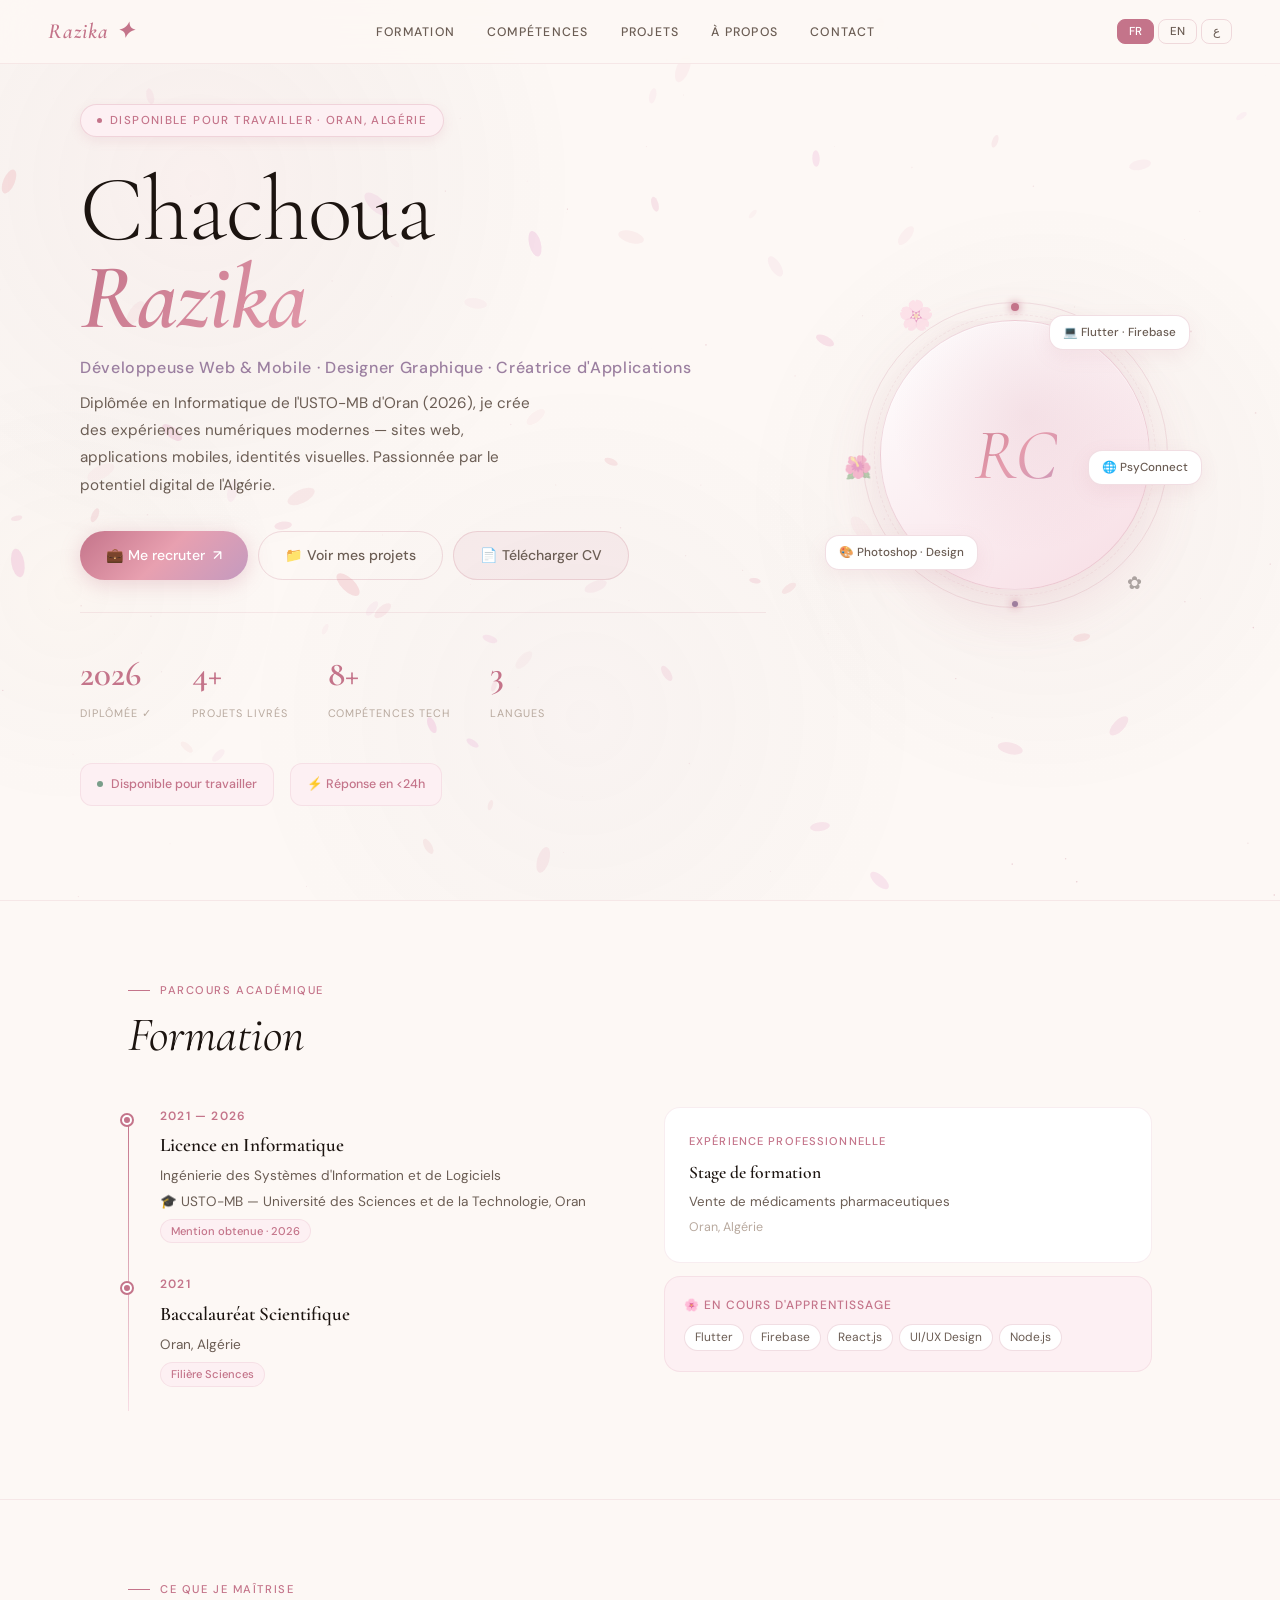
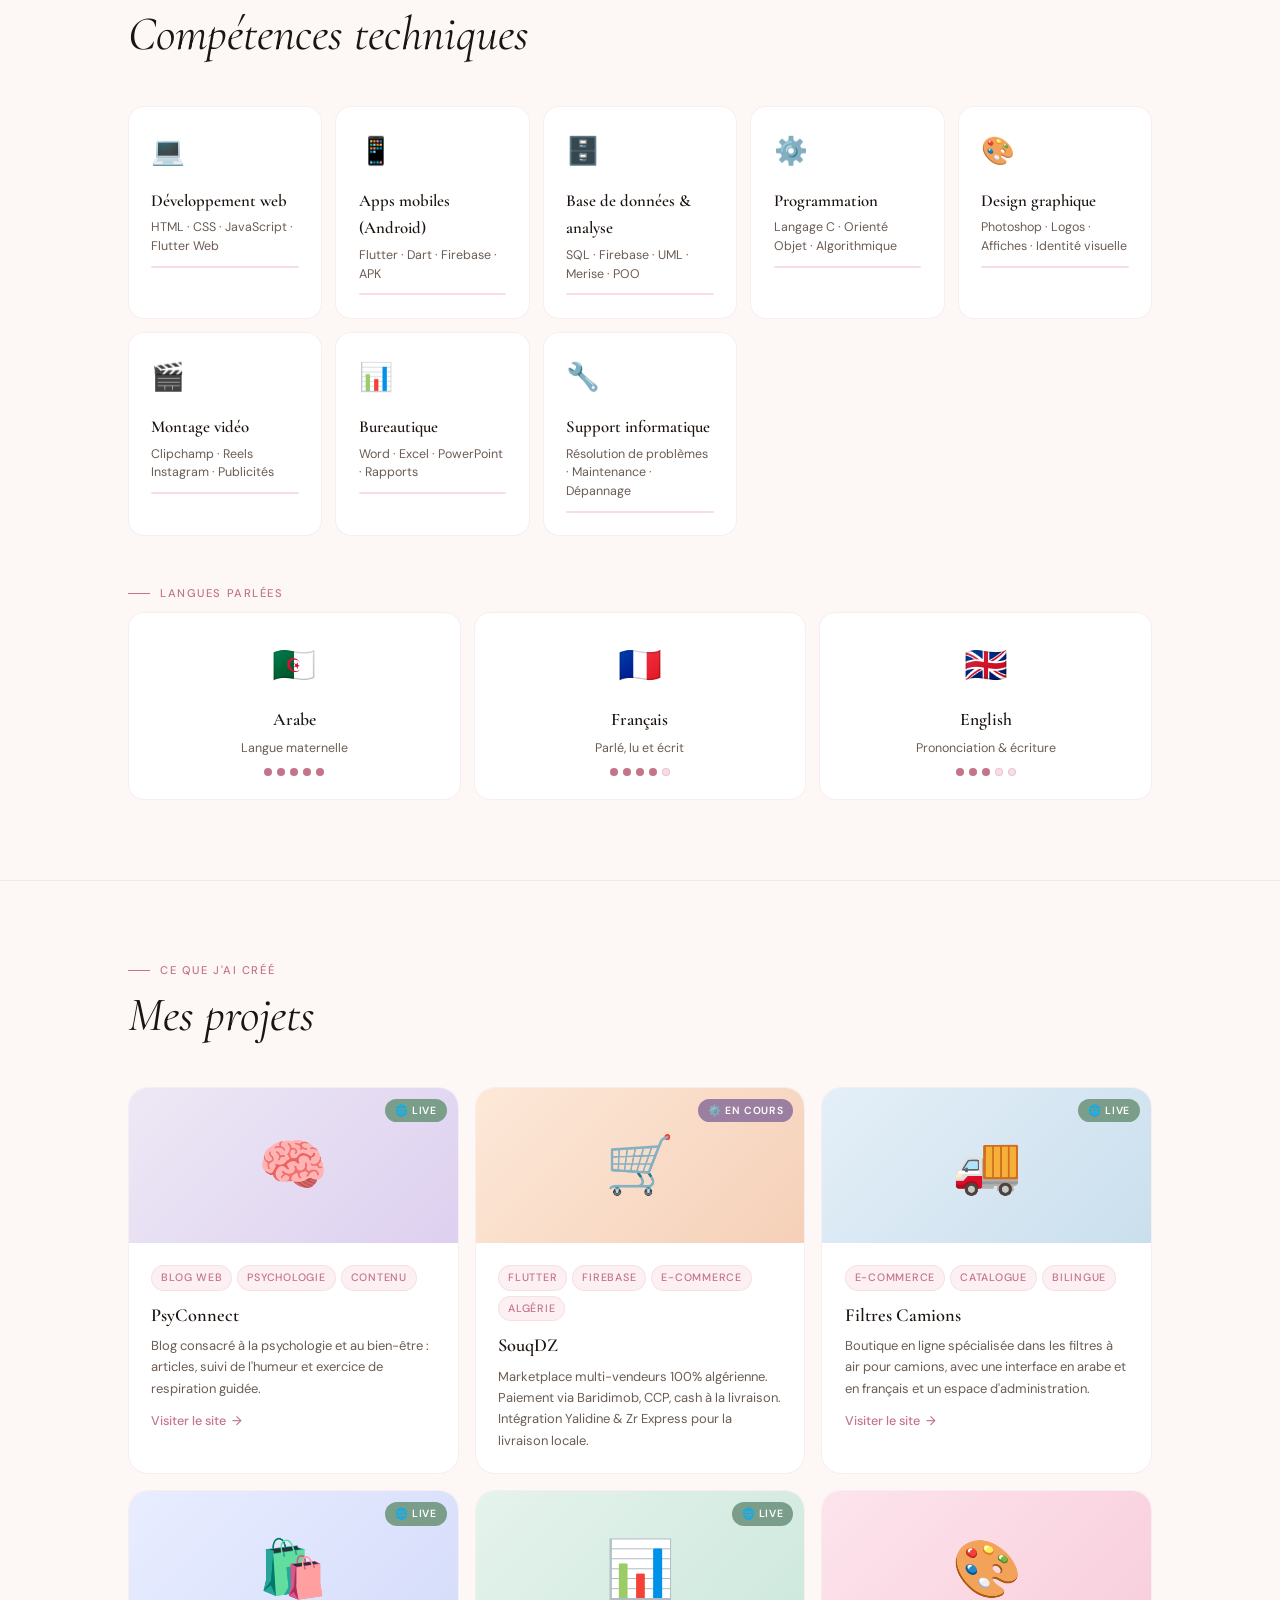
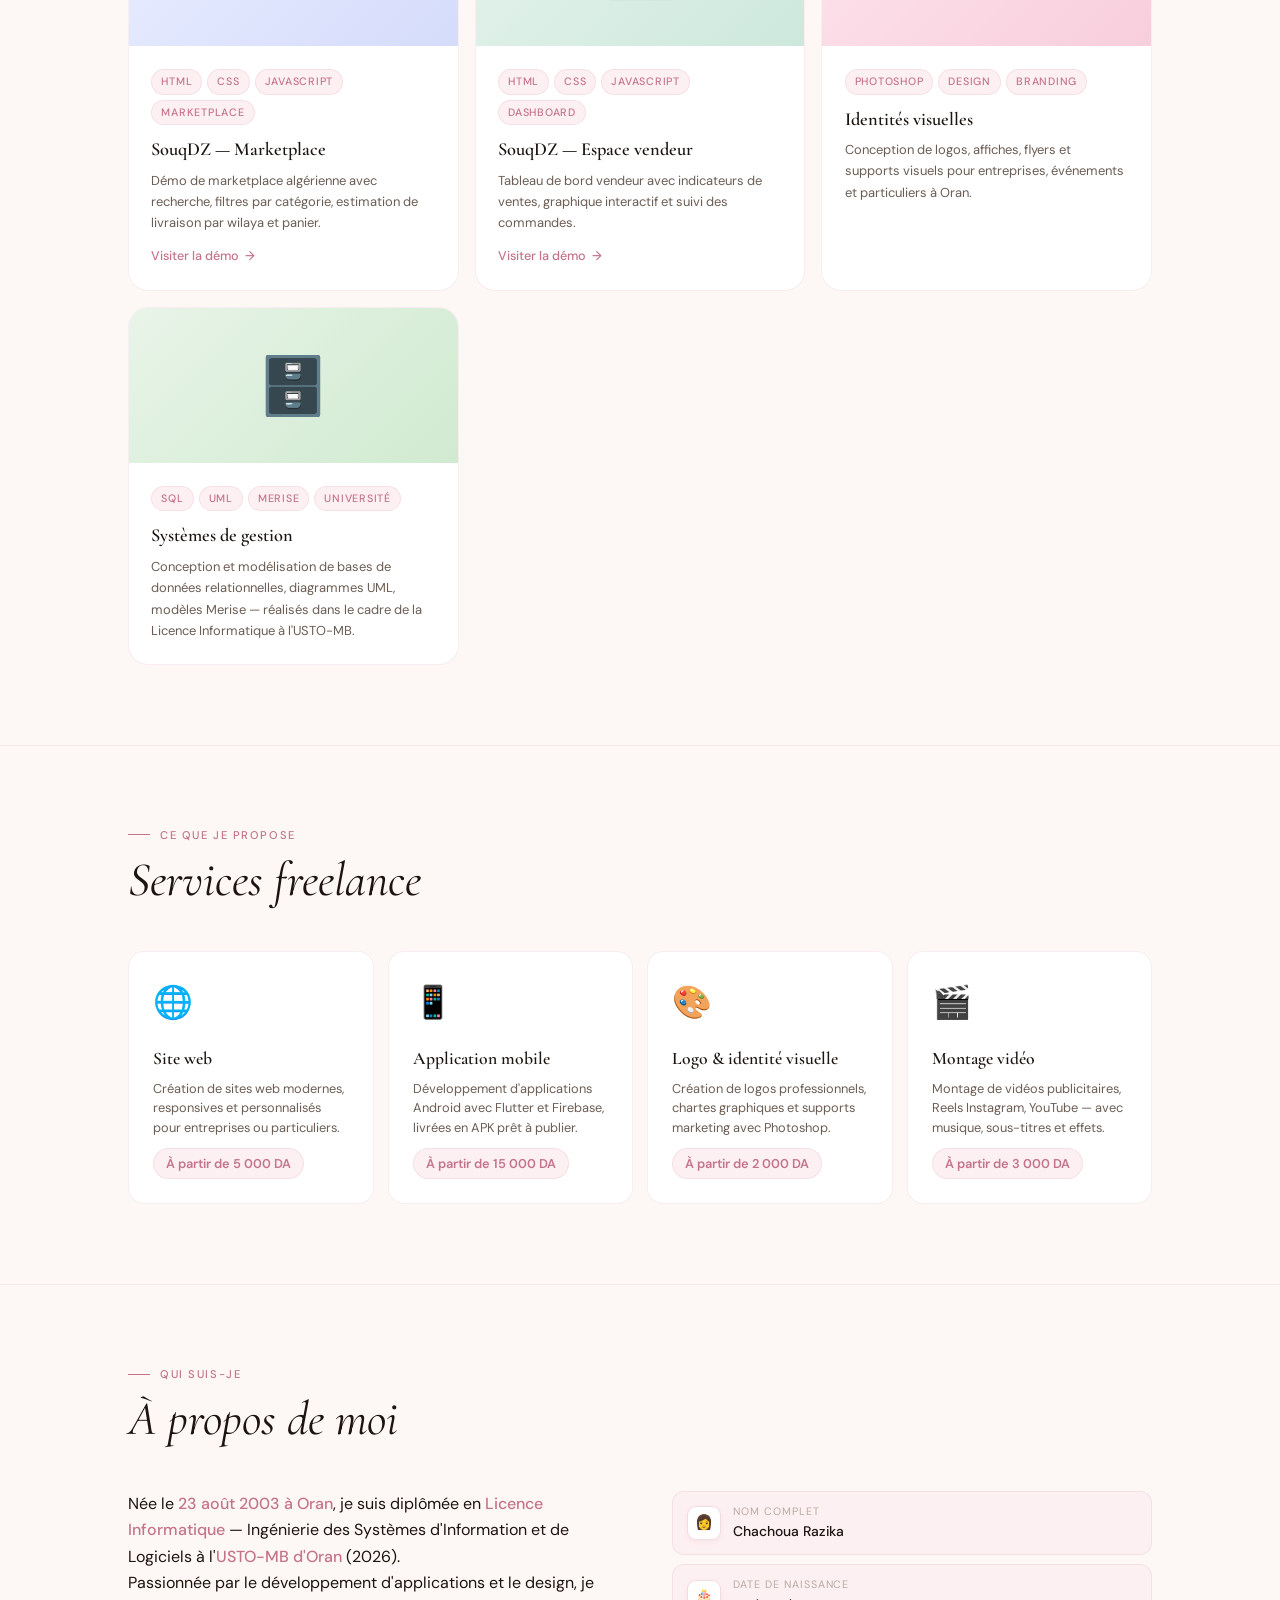
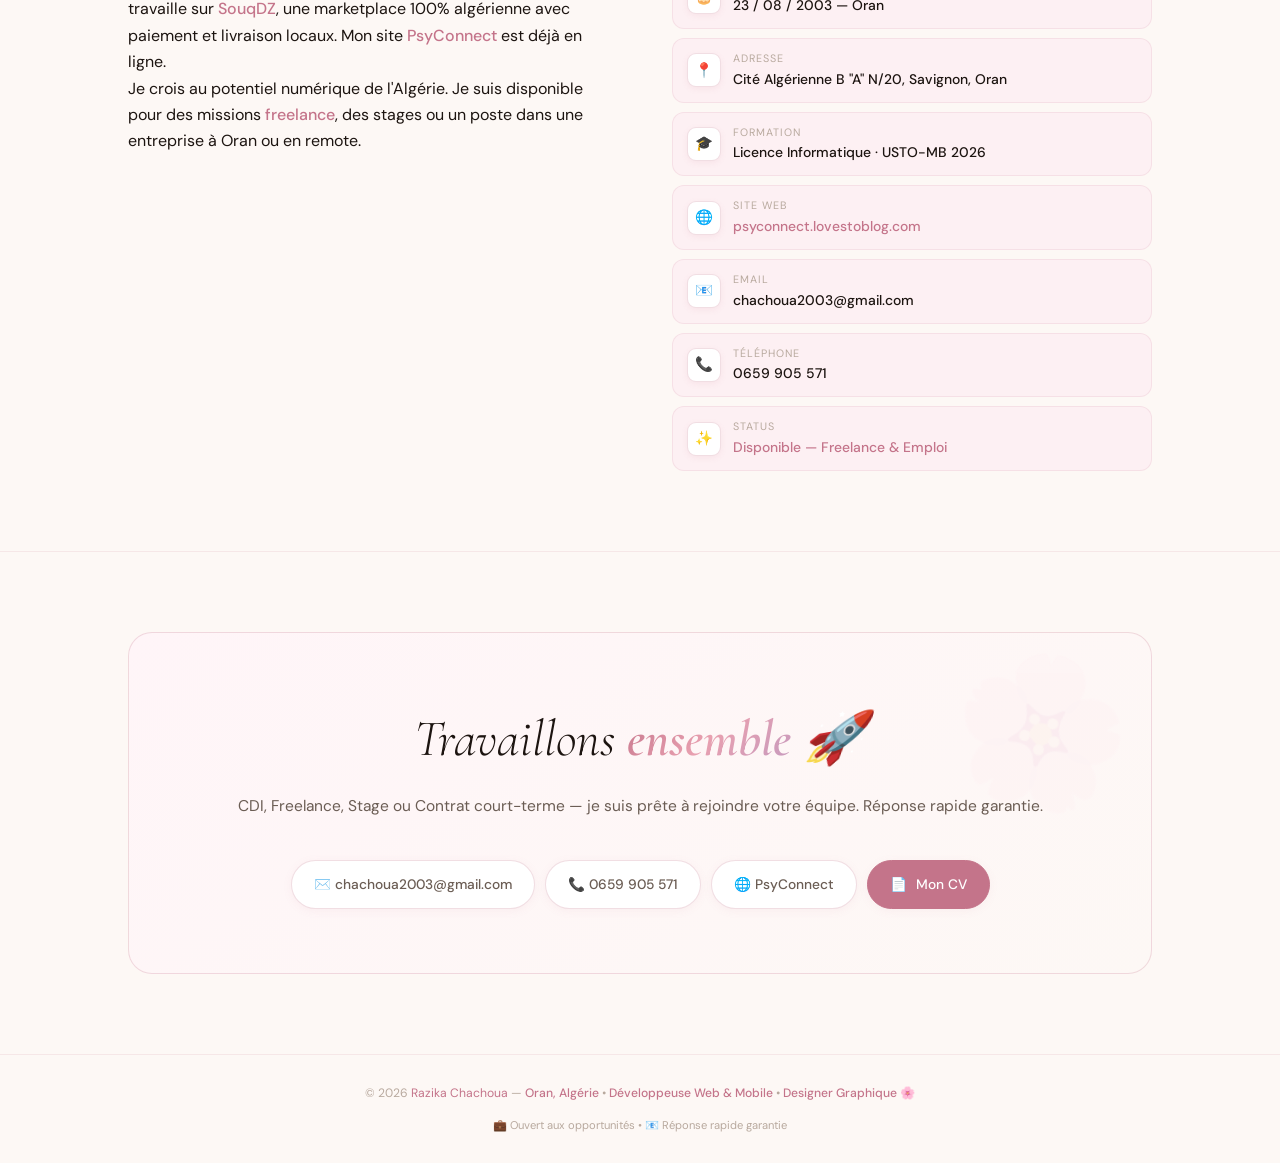
==== commit bf18616a: "Add portfolio project demos Co-authored-by: Copilot <223556219+Copilot@users.noreply.github.com>" ====
--- a/index.html
+++ b/index.html
@@ -375,8 +375,8 @@
         <div class="pj-body">
           <div class="pj-tags"><span class="pt">Blog Web</span><span class="pt">Psychologie</span><span class="pt">Contenu</span></div>
           <h3>PsyConnect</h3>
-          <p><span class="il on" data-l="fr">Site web dédié à la psychologie et au bien-être mental. Articles éducatifs, ressources et guides pour accompagner les lecteurs dans leur développement personnel.</span><span class="il" data-l="en">Website dedicated to psychology and mental well-being. Educational articles and resources to support readers' personal development.</span><span class="il" data-l="ar">موقع ويب مخصص لعلم النفس والصحة النفسية. مقالات تعليمية وموارد لمساعدة القراء في تطويرهم الشخصي.</span></p>
-          <a href="http://psyconnect.lovestoblog.com" target="_blank" class="pj-lnk">
+          <p><span class="il on" data-l="fr">Blog consacré à la psychologie et au bien-être : articles, suivi de l'humeur et exercice de respiration guidée.</span><span class="il" data-l="en">A psychology and well-being blog with articles, a mood check-in and a guided breathing exercise.</span><span class="il" data-l="ar">مدونة للصحة النفسية والرفاه، تضم مقالات ومتابعة للمزاج وتمرين تنفس موجّه.</span></p>
+          <a href="projects/psyconnect-blog/index.html" target="_blank" rel="noopener noreferrer" class="pj-lnk">
             <span class="il on" data-l="fr">Visiter le site</span><span class="il" data-l="en">Visit site</span><span class="il" data-l="ar">زيارة الموقع</span> →
           </a>
         </div>
@@ -388,6 +388,42 @@
           <div class="pj-tags"><span class="pt">Flutter</span><span class="pt">Firebase</span><span class="pt">E-commerce</span><span class="pt">Algérie</span></div>
           <h3>SouqDZ</h3>
           <p><span class="il on" data-l="fr">Marketplace multi-vendeurs 100% algérienne. Paiement via Baridimob, CCP, cash à la livraison. Intégration Yalidine & Zr Express pour la livraison locale.</span><span class="il" data-l="en">100% Algerian multi-vendor marketplace. Payment via Baridimob, CCP, cash on delivery. Yalidine & Zr Express integration for local delivery.</span><span class="il" data-l="ar">منصة تجارة إلكترونية جزائرية 100٪. دفع عبر Baridimob وCCP ونقداً. تكامل مع Yalidine وZr Express للتوصيل المحلي.</span></p>
+        </div>
+      </div>
+      <div class="pj">
+        <div class="pj-bdg live">🌐 Live</div>
+        <div class="pj-thumb" style="background:linear-gradient(135deg,#e4eff8,#cadfed)"><div class="pj-em">🚚</div></div>
+        <div class="pj-body">
+          <div class="pj-tags"><span class="pt">E-commerce</span><span class="pt">Catalogue</span><span class="pt">Bilingue</span></div>
+          <h3><span class="il on" data-l="fr">Filtres Camions</span><span class="il" data-l="en">Truck Filters</span><span class="il" data-l="ar">فلاتر الشاحنات</span></h3>
+          <p><span class="il on" data-l="fr">Boutique en ligne spécialisée dans les filtres à air pour camions, avec une interface en arabe et en français et un espace d'administration.</span><span class="il" data-l="en">Online shop specializing in truck air filters, with Arabic and French interfaces and an administration area.</span><span class="il" data-l="ar">متجر إلكتروني متخصص في فلاتر هواء الشاحنات، بواجهة عربية وفرنسية ومساحة للإدارة.</span></p>
+          <a href="https://filtres-camions-app.onrender.com/" target="_blank" rel="noopener noreferrer" class="pj-lnk">
+            <span class="il on" data-l="fr">Visiter le site</span><span class="il" data-l="en">Visit site</span><span class="il" data-l="ar">زيارة الموقع</span> →
+          </a>
+        </div>
+      </div>
+      <div class="pj">
+        <div class="pj-bdg live">🌐 Live</div>
+        <div class="pj-thumb" style="background:linear-gradient(135deg,#e8edff,#d5dcfa)"><div class="pj-em">🛍️</div></div>
+        <div class="pj-body">
+          <div class="pj-tags"><span class="pt">HTML</span><span class="pt">CSS</span><span class="pt">JavaScript</span><span class="pt">Marketplace</span></div>
+          <h3>SouqDZ — Marketplace</h3>
+          <p><span class="il on" data-l="fr">Démo de marketplace algérienne avec recherche, filtres par catégorie, estimation de livraison par wilaya et panier.</span><span class="il" data-l="en">Algerian marketplace demo featuring search, category filters, delivery estimates by wilaya and a shopping cart.</span><span class="il" data-l="ar">نسخة تجريبية لسوق جزائري تتضمن البحث والتصفية حسب الفئة وتقدير التوصيل حسب الولاية وسلة التسوق.</span></p>
+          <a href="projects/souqdz-marketplace/index.html" target="_blank" rel="noopener noreferrer" class="pj-lnk">
+            <span class="il on" data-l="fr">Visiter la démo</span><span class="il" data-l="en">View demo</span><span class="il" data-l="ar">عرض النسخة التجريبية</span> →
+          </a>
+        </div>
+      </div>
+      <div class="pj">
+        <div class="pj-bdg live">🌐 Live</div>
+        <div class="pj-thumb" style="background:linear-gradient(135deg,#e5f3ed,#cde8dc)"><div class="pj-em">📊</div></div>
+        <div class="pj-body">
+          <div class="pj-tags"><span class="pt">HTML</span><span class="pt">CSS</span><span class="pt">JavaScript</span><span class="pt">Dashboard</span></div>
+          <h3><span class="il on" data-l="fr">SouqDZ — Espace vendeur</span><span class="il" data-l="en">SouqDZ — Seller Dashboard</span><span class="il" data-l="ar">سوق ديزاد — لوحة البائع</span></h3>
+          <p><span class="il on" data-l="fr">Tableau de bord vendeur avec indicateurs de ventes, graphique interactif et suivi des commandes.</span><span class="il" data-l="en">Seller dashboard featuring sales metrics, an interactive chart and order tracking.</span><span class="il" data-l="ar">لوحة تحكم للبائع تتضمن مؤشرات المبيعات ومخططًا تفاعليًا ومتابعة الطلبات.</span></p>
+          <a href="projects/souqdz-seller-dashboard/index.html" target="_blank" rel="noopener noreferrer" class="pj-lnk">
+            <span class="il on" data-l="fr">Visiter la démo</span><span class="il" data-l="en">View demo</span><span class="il" data-l="ar">عرض النسخة التجريبية</span> →
+          </a>
         </div>
       </div>
       <div class="pj">
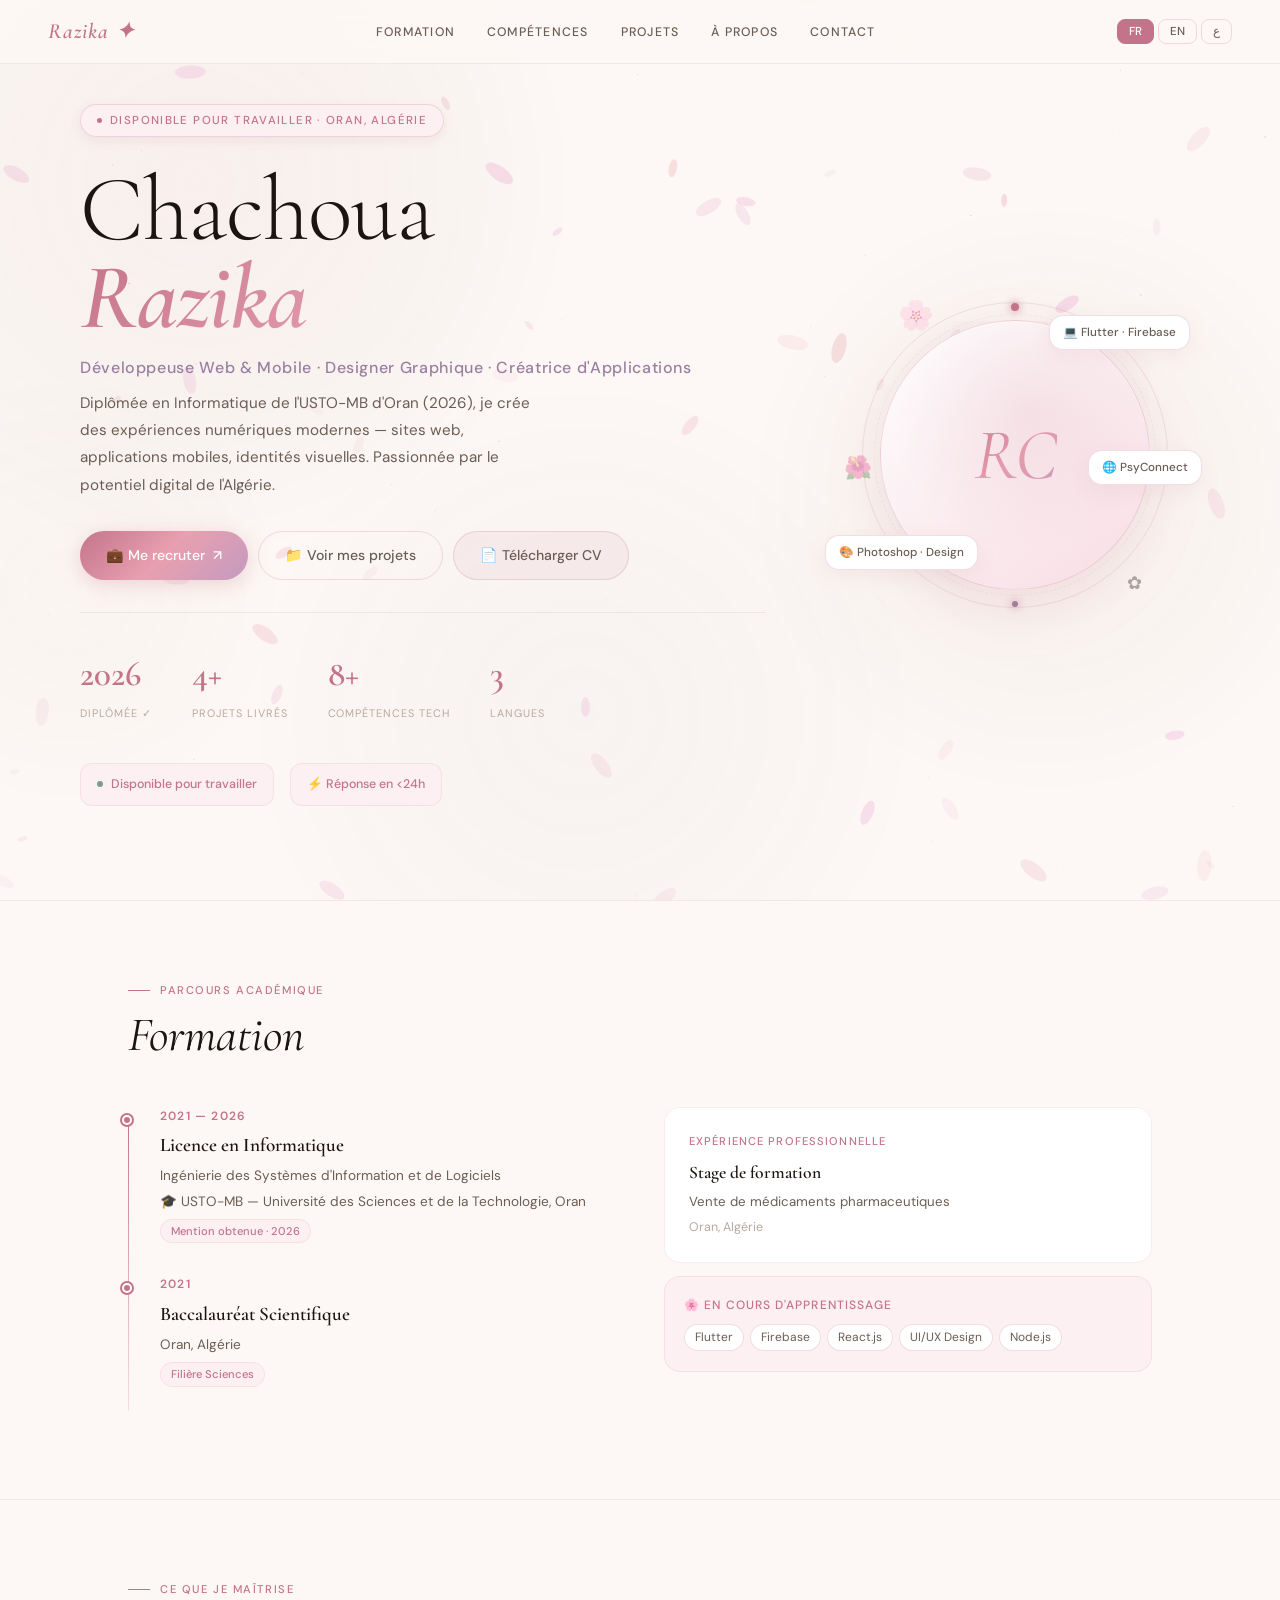
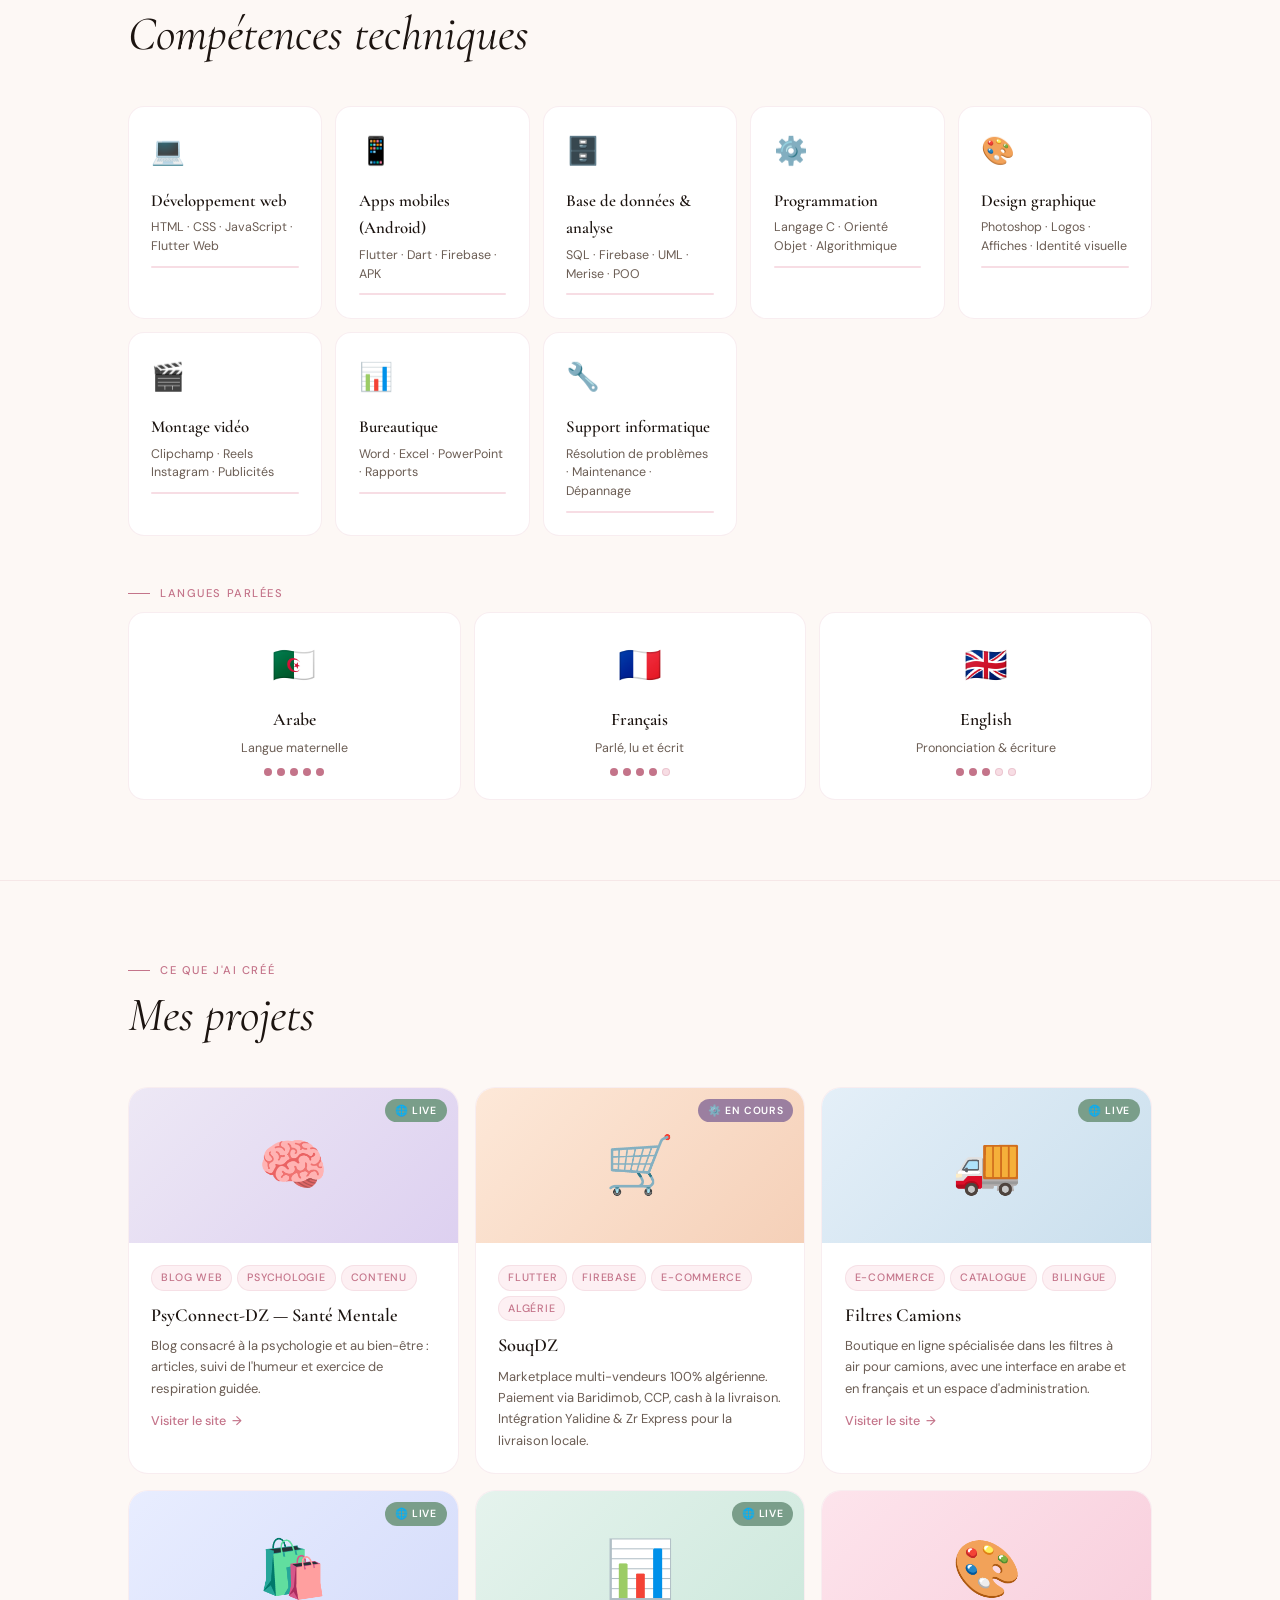
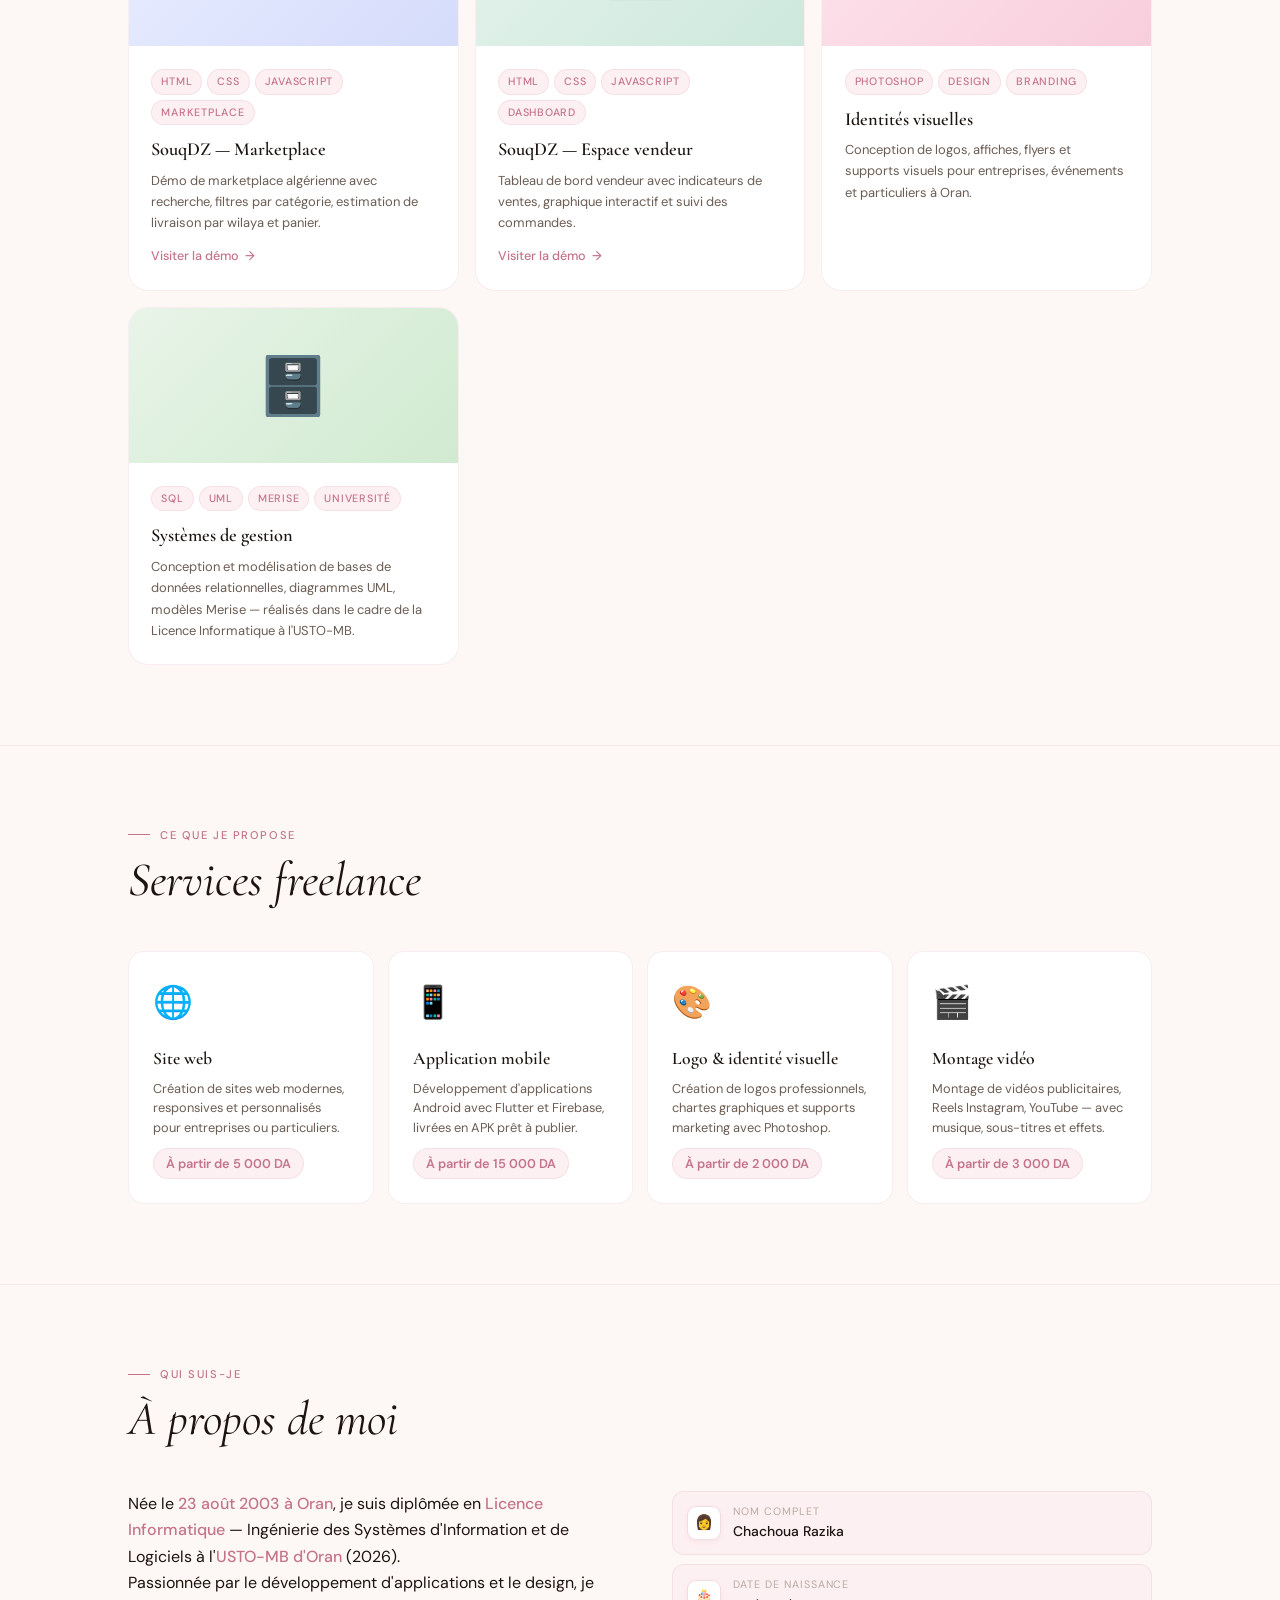
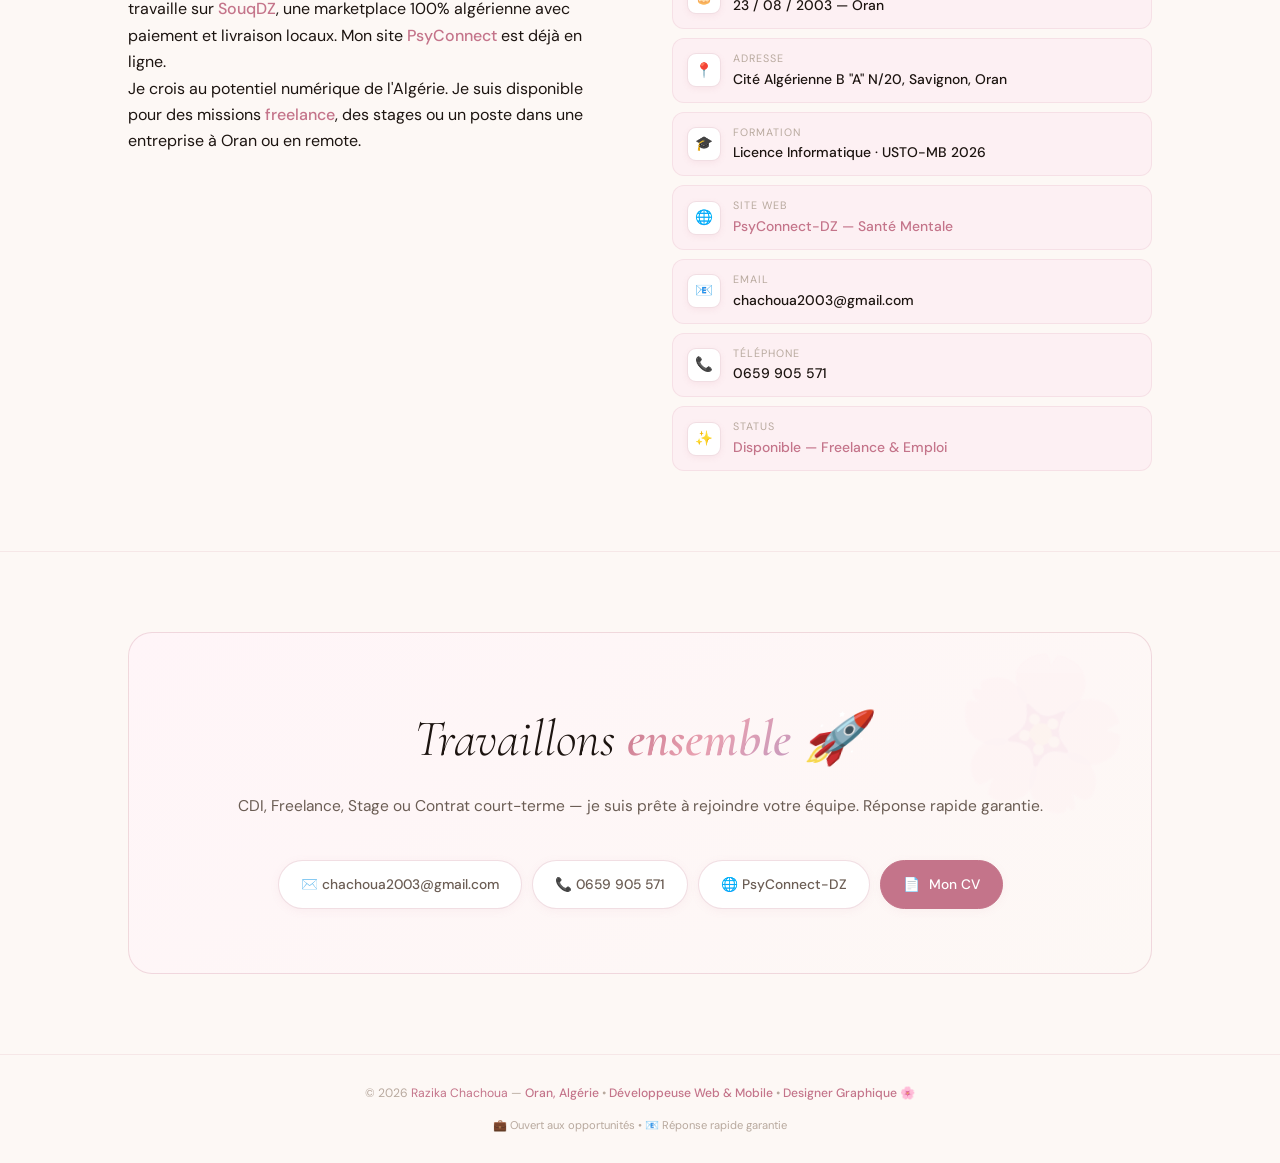
==== commit 9d36f791: "Update PsyConnect portfolio link Co-authored-by: Copilot <223556219+Copilot@users.noreply.github.com" ====
--- a/index.html
+++ b/index.html
@@ -374,9 +374,9 @@
         <div class="pj-thumb" style="background:linear-gradient(135deg,#ede8f5,#ddd0f0)"><div class="pj-em">🧠</div></div>
         <div class="pj-body">
           <div class="pj-tags"><span class="pt">Blog Web</span><span class="pt">Psychologie</span><span class="pt">Contenu</span></div>
-          <h3>PsyConnect</h3>
+          <h3>PsyConnect-DZ — Santé Mentale</h3>
           <p><span class="il on" data-l="fr">Blog consacré à la psychologie et au bien-être : articles, suivi de l'humeur et exercice de respiration guidée.</span><span class="il" data-l="en">A psychology and well-being blog with articles, a mood check-in and a guided breathing exercise.</span><span class="il" data-l="ar">مدونة للصحة النفسية والرفاه، تضم مقالات ومتابعة للمزاج وتمرين تنفس موجّه.</span></p>
-          <a href="projects/psyconnect-blog/index.html" target="_blank" rel="noopener noreferrer" class="pj-lnk">
+          <a href="https://psyconnect.lovestoblog.com/public/index.html" target="_blank" rel="noopener noreferrer" class="pj-lnk">
             <span class="il on" data-l="fr">Visiter le site</span><span class="il" data-l="en">Visit site</span><span class="il" data-l="ar">زيارة الموقع</span> →
           </a>
         </div>
@@ -500,7 +500,7 @@
         <div class="ii"><div class="ii-ic">🎂</div><div><div class="ii-lb"><span class="il on" data-l="fr">Date de naissance</span><span class="il" data-l="en">Date of birth</span><span class="il" data-l="ar">تاريخ الميلاد</span></div><div class="ii-vl">23 / 08 / 2003 — Oran</div></div></div>
         <div class="ii"><div class="ii-ic">📍</div><div><div class="ii-lb">Adresse</div><div class="ii-vl">Cité Algérienne B "A" N/20, Savignon, Oran</div></div></div>
         <div class="ii"><div class="ii-ic">🎓</div><div><div class="ii-lb">Formation</div><div class="ii-vl">Licence Informatique · USTO-MB 2026</div></div></div>
-        <div class="ii"><div class="ii-ic">🌐</div><div><div class="ii-lb">Site web</div><div class="ii-vl"><a href="http://psyconnect.lovestoblog.com" target="_blank" style="color:var(--rose);text-decoration:none">psyconnect.lovestoblog.com</a></div></div></div>
+        <div class="ii"><div class="ii-ic">🌐</div><div><div class="ii-lb">Site web</div><div class="ii-vl"><a href="https://psyconnect.lovestoblog.com/public/index.html" target="_blank" rel="noopener noreferrer" style="color:var(--rose);text-decoration:none">PsyConnect-DZ — Santé Mentale</a></div></div></div>
         <div class="ii"><div class="ii-ic">📧</div><div><div class="ii-lb">Email</div><div class="ii-vl">chachoua2003@gmail.com</div></div></div>
         <div class="ii"><div class="ii-ic">📞</div><div><div class="ii-lb">Téléphone</div><div class="ii-vl">0659 905 571</div></div></div>
         <div class="ii"><div class="ii-ic">✨</div><div><div class="ii-lb">Status</div><div class="ii-vl" style="color:var(--rose)"><span class="il on" data-l="fr">Disponible — Freelance & Emploi</span><span class="il" data-l="en">Available — Freelance & Employment</span><span class="il" data-l="ar">متاحة — عمل حر وتوظيف</span></div></div></div>
@@ -523,7 +523,7 @@
       <div class="ct-links">
         <a href="mailto:chachoua2003@gmail.com" class="cl">✉️ chachoua2003@gmail.com</a>
         <a href="tel:0659905571" class="cl">📞 0659 905 571</a>
-        <a href="http://psyconnect.lovestoblog.com" target="_blank" class="cl">🌐 PsyConnect</a>
+        <a href="https://psyconnect.lovestoblog.com/public/index.html" target="_blank" rel="noopener noreferrer" class="cl">🌐 PsyConnect-DZ</a>
         <a href="javascript:downloadCV()" class="cl" style="background:var(--rose);border-color:var(--rose);color:white">📄 <span class="il on" data-l="fr">Mon CV</span><span class="il" data-l="en">My CV</span><span class="il" data-l="ar">سيرتي</span></a>
       </div>
     </div>
@@ -588,7 +588,7 @@
 PROJETS RÉALISÉS
 ✓ PsyConnect - Blog Web (EN LIGNE)
   Site dédié à la psychologie et au bien-être mental
-  http://psyconnect.lovestoblog.com
+  https://psyconnect.lovestoblog.com/public/index.html
 
 ✓ SouqDZ - Marketplace Multi-vendeurs (EN COURS)
   Plateforme e-commerce 100% algérienne avec paiement et livraison locaux
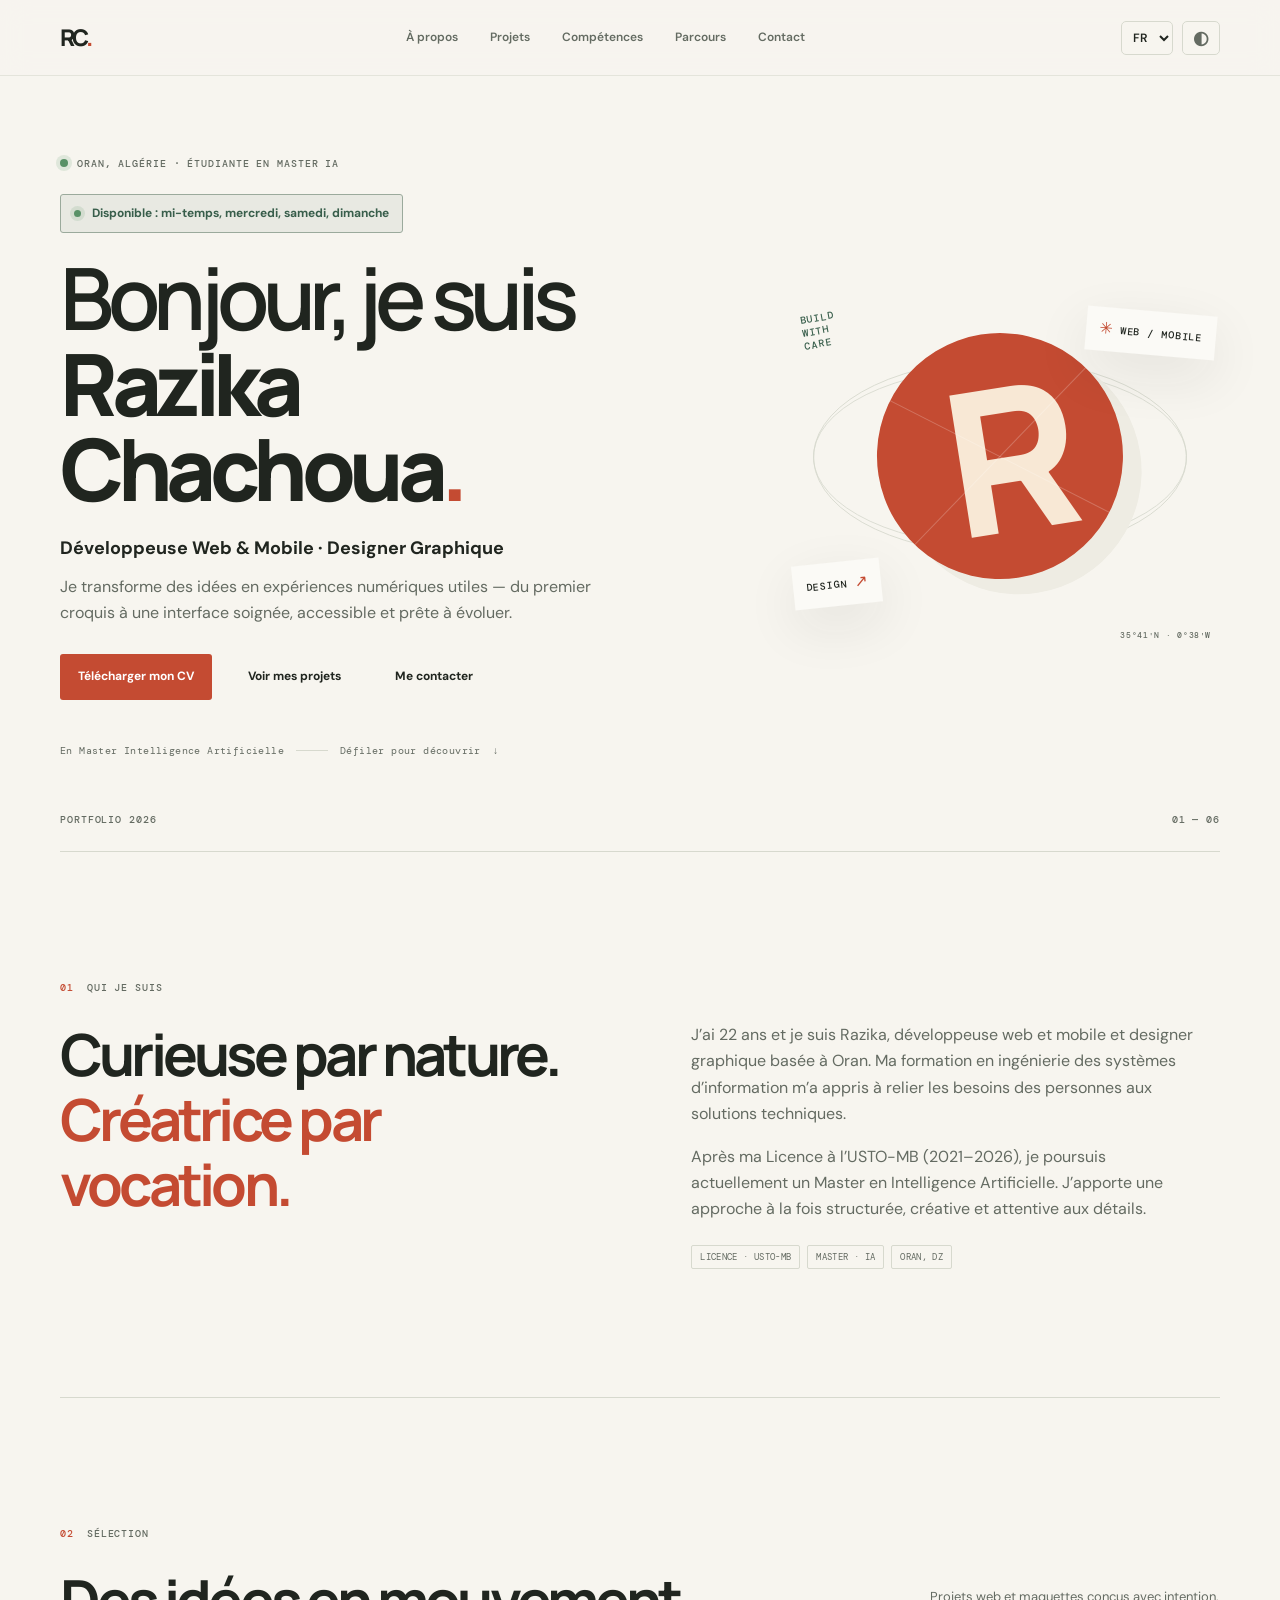
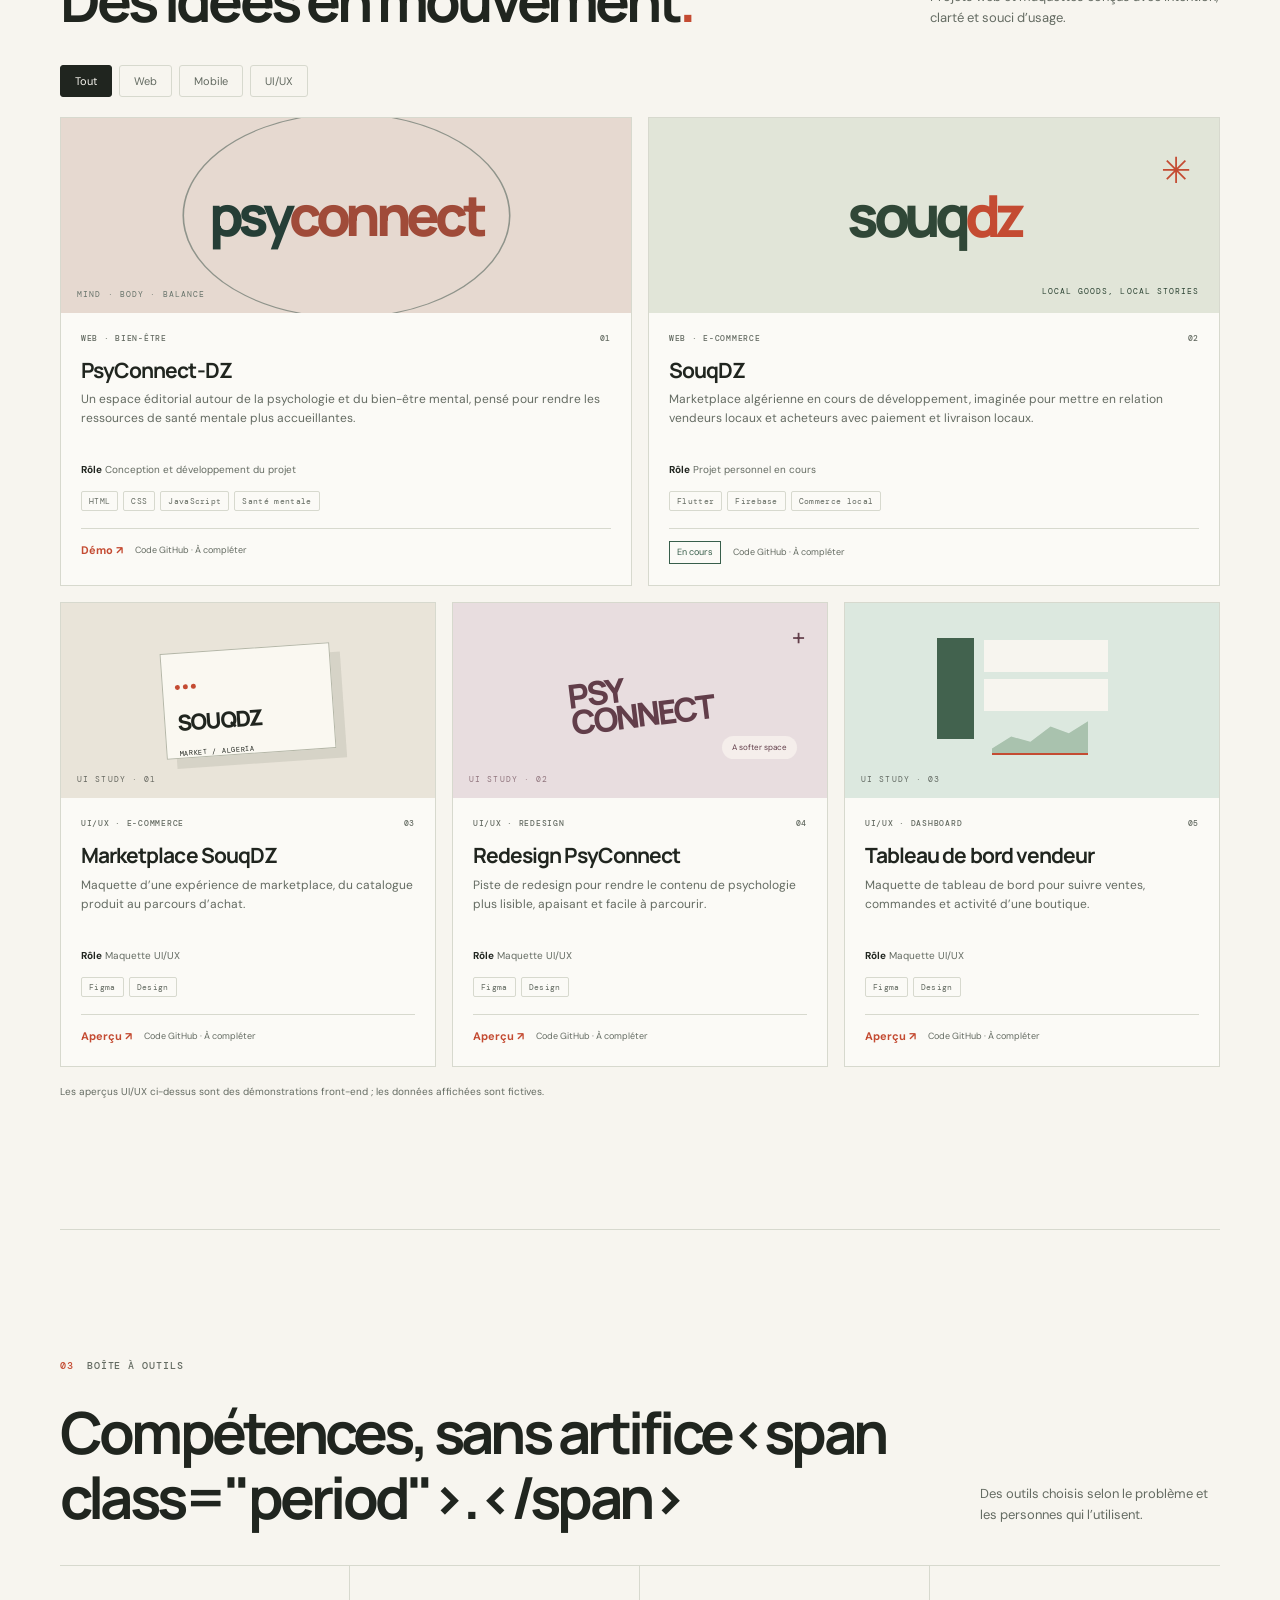
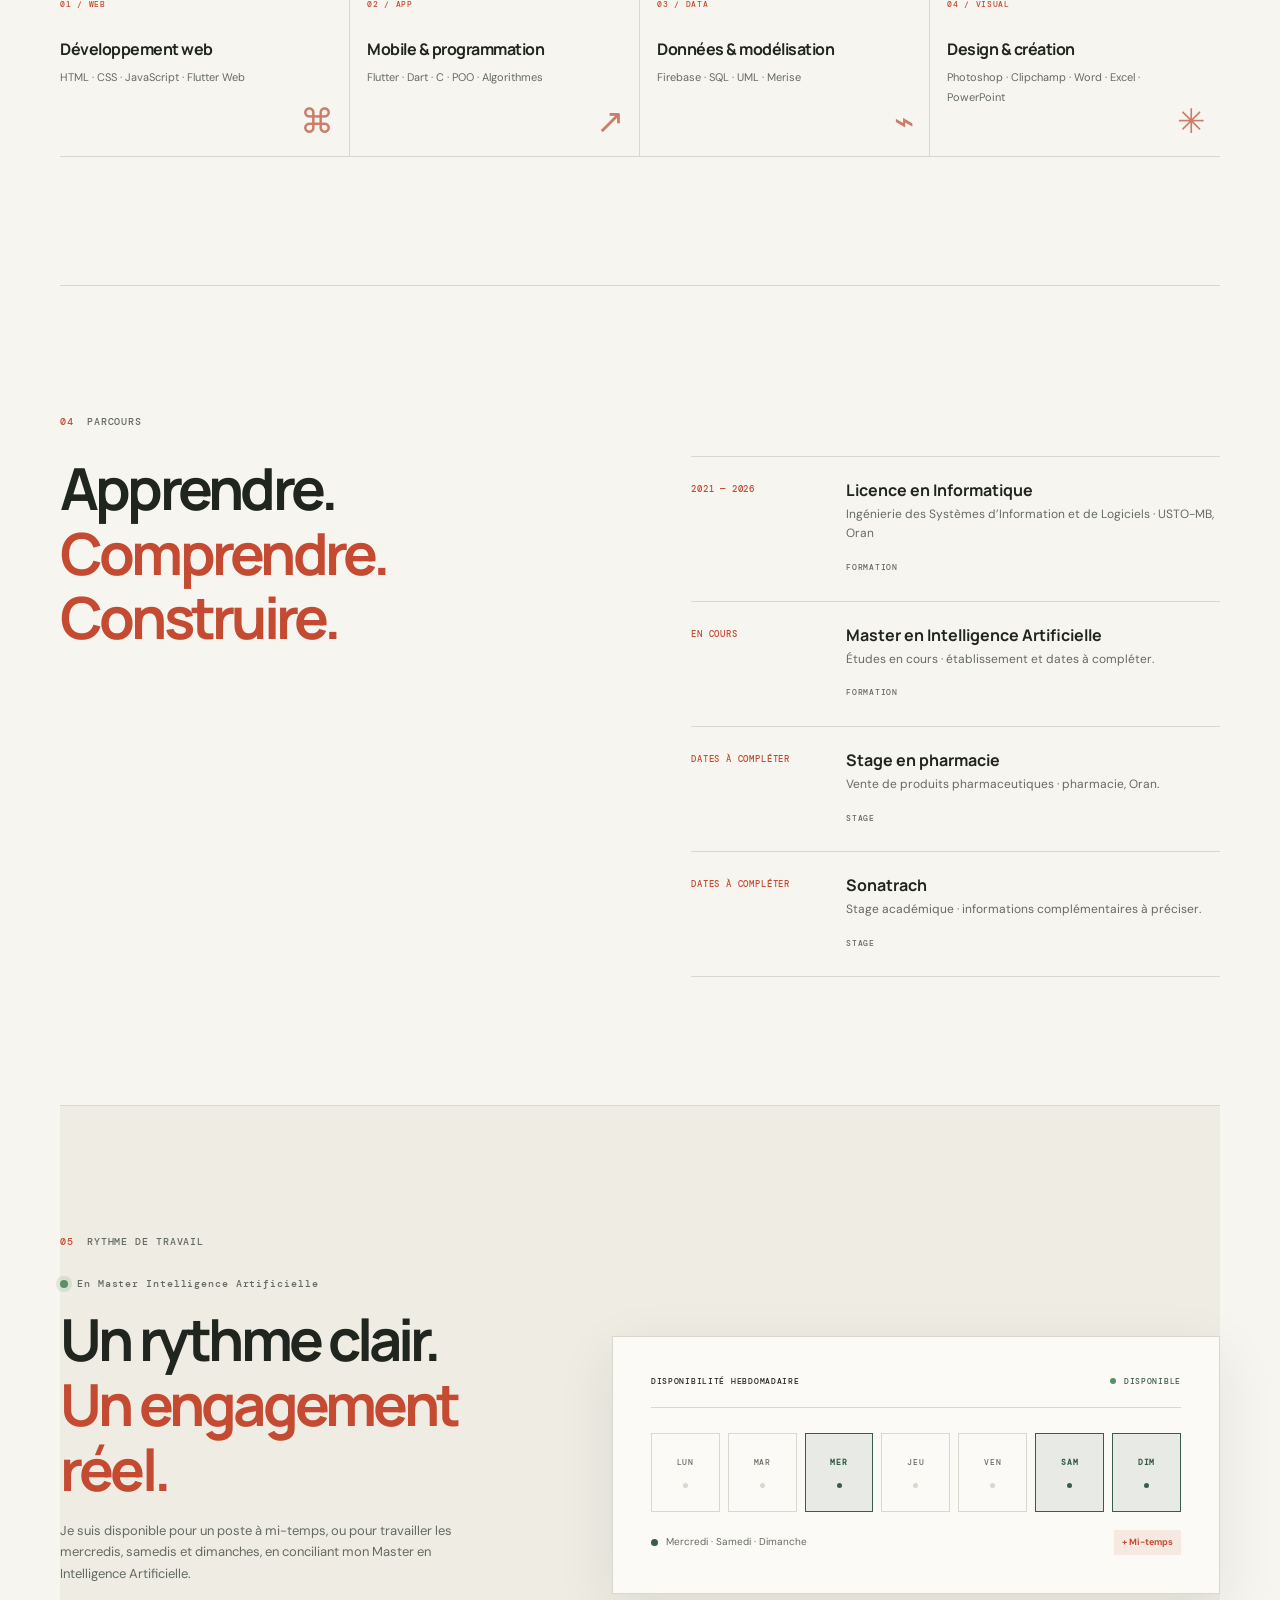
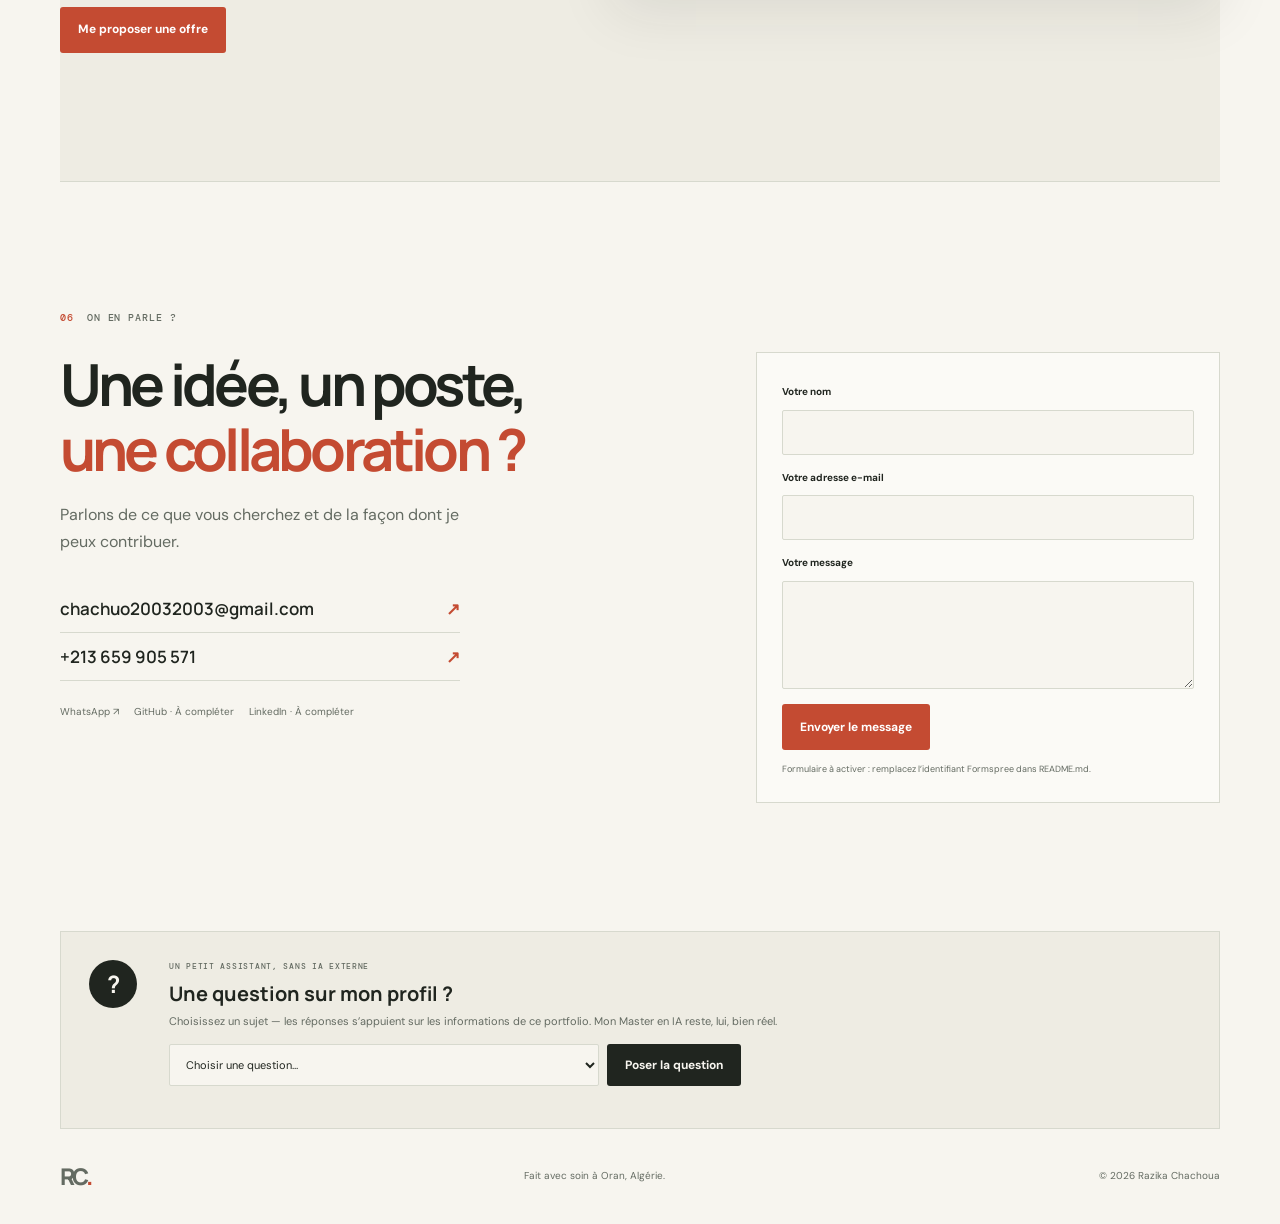
==== commit cd1f8e57: "Redesign personal portfolio Add responsive trilingual portfolio, printable CV, and basic PWA support" ====
--- a/index.html
+++ b/index.html
@@ -1,692 +1,196 @@
-<!DOCTYPE html>
+<!doctype html>
 <html lang="fr" dir="ltr">
 <head>
-<meta charset="UTF-8">
-<meta name="viewport" content="width=device-width, initial-scale=1.0">
-<title>Razika Chachoua — Portfolio Professionnel | Développeuse Web & Mobile, Designer Graphique</title>
-<meta name="description" content="Portfolio de Razika Chachoua — Développeuse web & mobile, Designer graphique, Créatrice d'applications. Oran, Algérie. Freelance & Emploi.">
-<meta name="keywords" content="développeuse web, Flutter, Firebase, designer graphique, Oran, Algérie, freelance">
-<meta property="og:title" content="Razika Chachoua — Portfolio Professionnel">
-<meta property="og:description" content="Développeuse Web & Mobile · Designer Graphique · Créatrice d'Applications">
-<meta property="og:type" content="website">
-<meta name="author" content="Razika Chachoua">
-<meta name="viewport" content="width=device-width, initial-scale=1.0">
-<link href="https://fonts.googleapis.com/css2?family=Cormorant+Garamond:ital,wght@0,300;0,400;0,600;1,300;1,400;1,600&family=DM+Sans:wght@300;400;500;600&display=swap" rel="stylesheet">
-<style>
-:root{
-  --bg:#fdf8f5;--bg2:#f9f2ec;--card:#ffffff;
-  --ink:#1c1410;--ink2:#6b5d54;--ink3:#b8a99e;
-  --rose:#c4748a;--rose2:#e8a0b0;--rose3:#f7dde4;--rose4:#fdf0f3;
-  --mauve:#9b7fa0;--sage:#7a9e8a;--blush:#f2c4ce;
-  --gold:#c9a86c;
-  --border:rgba(196,116,138,.13);--border2:rgba(196,116,138,.24);
-  --gg:linear-gradient(135deg,#c4748a,#e8a0b0,#c49abf);
-  --glow:rgba(196,116,138,.1);
-  --r:16px;
-}
-*,*::before,*::after{box-sizing:border-box;margin:0;padding:0}
-html{scroll-behavior:smooth}
-body{font-family:'DM Sans',sans-serif;background:var(--bg);color:var(--ink);overflow-x:hidden;line-height:1.65}
-::selection{background:var(--blush);color:var(--ink)}
-::-webkit-scrollbar{width:3px}::-webkit-scrollbar-track{background:var(--bg)}::-webkit-scrollbar-thumb{background:var(--rose);border-radius:99px}
-
-canvas{position:fixed;top:0;left:0;width:100%;height:100%;z-index:0;pointer-events:none}
-
-/* NAV */
-nav{position:fixed;top:0;left:0;right:0;z-index:200;height:64px;display:flex;align-items:center;justify-content:space-between;padding:0 3rem;background:rgba(253,248,245,.92);backdrop-filter:blur(22px);border-bottom:1px solid var(--border)}
-.logo{font-family:'Cormorant Garamond',serif;font-weight:600;font-size:1.35rem;color:var(--rose);text-decoration:none;letter-spacing:.05em;font-style:italic}
-.nl{display:flex;gap:2rem;list-style:none}
-.nl a{font-size:.77rem;font-weight:500;letter-spacing:.1em;text-transform:uppercase;color:var(--ink2);text-decoration:none;transition:color .2s;position:relative;padding-bottom:3px}
-.nl a::after{content:'';position:absolute;left:0;bottom:0;width:100%;height:1px;background:var(--rose);transform:scaleX(0);transition:transform .25s;transform-origin:left}
-.nl a:hover{color:var(--rose)}.nl a:hover::after{transform:scaleX(1)}
-.lw{display:flex;gap:4px}
-.lb{background:none;border:1px solid var(--border2);border-radius:8px;padding:4px 11px;font-size:.72rem;font-weight:500;cursor:pointer;color:var(--ink2);font-family:'DM Sans',sans-serif;transition:all .2s}
-.lb.on,.lb:hover{background:var(--rose);border-color:var(--rose);color:#fff}
-
-/* HERO */
-.hero{min-height:100vh;display:flex;align-items:center;padding:90px 3rem 5rem;position:relative;z-index:1}
-.hi{max-width:1120px;margin:0 auto;width:100%;display:grid;grid-template-columns:1fr 370px;gap:4rem;align-items:center}
-.h-tag{display:inline-flex;align-items:center;gap:8px;font-size:.72rem;font-weight:500;letter-spacing:.12em;text-transform:uppercase;color:var(--rose);border:1px solid var(--border2);background:var(--rose4);padding:6px 16px;border-radius:999px;margin-bottom:1.8rem;animation:fu .7s ease both;box-shadow:0 4px 12px rgba(196,116,138,.12)}
-.h-dot{width:5px;height:5px;background:var(--rose);border-radius:50%;animation:bl 2s infinite}
-@keyframes bl{0%,100%{opacity:1}50%{opacity:.3;transform:scale(1.5)}}
-.hero h1{font-family:'Cormorant Garamond',serif;font-size:clamp(3rem,8vw,5.8rem);font-weight:300;line-height:.95;letter-spacing:-.01em;margin-bottom:.5rem;animation:fu .7s .1s ease both}
-.h1a{display:block;color:var(--ink);font-weight:300}
-.h1b{display:block;font-style:italic;font-weight:600;background:var(--gg);-webkit-background-clip:text;-webkit-text-fill-color:transparent}
-.h-role{font-size:1rem;color:var(--mauve);font-weight:500;letter-spacing:.04em;margin:.8rem 0 .5rem;animation:fu .7s .15s ease both}
-.h-sub{font-size:.95rem;color:var(--ink2);line-height:1.8;max-width:470px;margin-bottom:2rem;animation:fu .7s .2s ease both}
-.h-btns{display:flex;gap:10px;flex-wrap:wrap;animation:fu .7s .3s ease both}
-.btn{display:inline-flex;align-items:center;gap:8px;padding:12px 26px;border-radius:50px;font-size:.88rem;font-weight:500;text-decoration:none;cursor:pointer;border:none;font-family:'DM Sans',sans-serif;transition:all .25s}
-.btn-r{background:var(--gg);color:#fff;box-shadow:0 4px 20px rgba(196,116,138,.28)}
-.btn-r:hover{transform:translateY(-2px);box-shadow:0 8px 30px rgba(196,116,138,.38)}
-.btn-o{background:transparent;border:1.5px solid var(--border2);color:var(--ink2)}
-.btn-o:hover{border-color:var(--rose);color:var(--rose);background:var(--rose4);box-shadow:0 4px 16px rgba(196,116,138,.15)}
-.h-stats{display:flex;gap:2.5rem;padding-top:2rem;margin-top:2rem;border-top:1px solid var(--border);animation:fu .7s .4s ease both}
-.sn{font-family:'Cormorant Garamond',serif;font-size:2.2rem;font-weight:600;color:var(--rose)}
-.sl{font-size:.68rem;color:var(--ink3);text-transform:uppercase;letter-spacing:.09em;margin-top:2px}
-
-/* AVATAR */
-.h-right{display:flex;justify-content:center;animation:fu .7s .5s ease both}
-.av{position:relative;width:270px;height:270px}
-.av-out{position:absolute;inset:-18px;border-radius:50%;border:1px solid rgba(196,116,138,.18);animation:spin 22s linear infinite}
-.av-out::before,.av-out::after{content:'';position:absolute;width:8px;height:8px;border-radius:50%;top:0;left:50%;transform:translateX(-50%);background:var(--rose);box-shadow:0 0 8px var(--rose)}
-.av-out::after{top:auto;bottom:0;background:var(--mauve);width:6px;height:6px}
-.av-mid{position:absolute;inset:-6px;border-radius:50%;border:1px dashed rgba(196,116,138,.1);animation:spin 30s linear infinite reverse}
-.av-c{position:absolute;inset:0;border-radius:50%;background:linear-gradient(145deg,#fff,var(--rose3));border:1.5px solid var(--border2);display:flex;align-items:center;justify-content:center;box-shadow:0 18px 55px rgba(196,116,138,.18),inset 0 1px 0 rgba(255,255,255,.9)}
-.av-init{font-family:'Cormorant Garamond',serif;font-size:4.5rem;font-weight:400;font-style:italic;background:var(--gg);-webkit-background-clip:text;-webkit-text-fill-color:transparent}
-.av-g{position:absolute;inset:0;background:radial-gradient(circle at 55% 35%,rgba(196,116,138,.13),transparent 60%)}
-.fb{position:absolute;background:white;border:1px solid var(--border2);border-radius:14px;padding:7px 13px;font-size:.73rem;font-weight:500;display:flex;align-items:center;gap:7px;color:var(--ink2);white-space:nowrap;animation:flt 3s ease-in-out infinite;box-shadow:0 6px 20px rgba(196,116,138,.1)}
-.fb1{top:-5px;right:-40px;animation-delay:0s}
-.fb2{bottom:20px;left:-55px;animation-delay:1.5s}
-.fb3{top:48%;right:-52px;animation-delay:.9s}
-.petal{position:absolute;font-size:1.4rem;opacity:.35;pointer-events:none;animation:ps 7s ease-in-out infinite}
-.p1{top:-28px;left:18px;font-size:1.8rem;animation-delay:0s}
-.p2{bottom:-8px;right:8px;font-size:1.1rem;animation-delay:2.5s}
-.p3{top:48%;left:-36px;animation-delay:4.5s}
-@keyframes ps{0%,100%{transform:rotate(0deg) scale(1)}50%{transform:rotate(12deg) scale(1.08)}}
-@keyframes flt{0%,100%{transform:translateY(0)}50%{transform:translateY(-7px)}}
-@keyframes spin{to{transform:rotate(360deg)}}
-@keyframes fu{from{opacity:0;transform:translateY(20px)}to{opacity:1;transform:translateY(0)}}
-@keyframes pulse{0%,100%{opacity:1;transform:scale(1)}50%{opacity:.6;transform:scale(1.2)}}
-
-/* SECTIONS */
-section{position:relative;z-index:1}
-.sw{max-width:1120px;margin:0 auto;padding:5rem 3rem}
-.sep{border-top:1px solid var(--border)}
-.ey{display:flex;align-items:center;gap:10px;font-size:.7rem;font-weight:500;letter-spacing:.14em;text-transform:uppercase;color:var(--rose);margin-bottom:.6rem}
-.ey::before{content:'';width:22px;height:1px;background:var(--rose)}
-.st{font-family:'Cormorant Garamond',serif;font-size:clamp(1.9rem,3.8vw,3rem);font-weight:400;font-style:italic;color:var(--ink);line-height:1.1;margin-bottom:2.8rem}
-
-/* ── TIMELINE FORMATION ── */
-.timeline{position:relative;padding-left:2rem}
-.timeline::before{content:'';position:absolute;left:0;top:8px;bottom:8px;width:1px;background:linear-gradient(to bottom,var(--rose),var(--rose3))}
-.tl-item{position:relative;margin-bottom:2rem}
-.tl-item::before{content:'';position:absolute;left:-2.4rem;top:8px;width:10px;height:10px;background:var(--rose);border-radius:50%;border:2px solid white;box-shadow:0 0 0 2px var(--rose)}
-.tl-year{font-size:.75rem;font-weight:600;color:var(--rose);letter-spacing:.1em;text-transform:uppercase;margin-bottom:4px}
-.tl-title{font-family:'Cormorant Garamond',serif;font-size:1.2rem;font-weight:600;color:var(--ink);margin-bottom:3px}
-.tl-sub{font-size:.85rem;color:var(--ink2)}
-.tl-tag{display:inline-block;background:var(--rose4);color:var(--rose);font-size:.7rem;font-weight:500;padding:2px 10px;border-radius:999px;margin-top:6px;border:1px solid var(--border)}
-
-/* ── SKILLS ── */
-.sk-grid{display:grid;grid-template-columns:repeat(auto-fit,minmax(185px,1fr));gap:13px}
-.sk{background:white;border:1.5px solid var(--border);border-radius:var(--r);padding:1.4rem;transition:all .3s;cursor:default;position:relative;overflow:hidden}
-.sk::before{content:'';position:absolute;top:0;left:0;right:0;height:3px;background:var(--gg);opacity:0;transition:opacity .3s}
-.sk:hover{border-color:var(--border2);transform:translateY(-4px);box-shadow:0 12px 36px rgba(196,116,138,.11);background:linear-gradient(135deg,#fff,var(--rose4))}
-.sk:hover::before{opacity:1}
-.sk-em{font-size:1.7rem;margin-bottom:.8rem;display:block}
-.sk h3{font-family:'Cormorant Garamond',serif;font-size:1.05rem;font-weight:600;color:var(--ink);margin-bottom:4px}
-.sk p{font-size:.78rem;color:var(--ink2);line-height:1.5}
-.sk-bar{margin-top:10px;height:2px;background:var(--rose3);border-radius:99px;overflow:hidden}
-.sk-fill{height:100%;border-radius:99px;background:var(--gg);transform:scaleX(0);transform-origin:left;transition:transform 1.2s cubic-bezier(.22,1,.36,1)}
-
-/* ── PROJETS ── */
-.pj-grid{display:grid;grid-template-columns:repeat(auto-fit,minmax(280px,1fr));gap:16px}
-.pj{background:white;border:1.5px solid var(--border);border-radius:20px;overflow:hidden;transition:all .3s;position:relative}
-.pj:hover{border-color:var(--border2);transform:translateY(-5px);box-shadow:0 18px 55px rgba(196,116,138,.13);background:linear-gradient(135deg,#fff,var(--rose4))}
-.pj-thumb{height:155px;display:flex;align-items:center;justify-content:center;position:relative;overflow:hidden}
-.pj-em{font-size:3.5rem;position:relative;z-index:1}
-.pj-bdg{position:absolute;top:11px;right:11px;z-index:2;background:var(--rose);color:#fff;font-size:.65rem;font-weight:600;padding:3px 10px;border-radius:999px;letter-spacing:.06em;text-transform:uppercase}
-.live{background:var(--sage)}
-.pj-body{padding:1.4rem}
-.pj-tags{display:flex;gap:5px;flex-wrap:wrap;margin-bottom:9px}
-.pt{font-size:.67rem;font-weight:500;letter-spacing:.07em;text-transform:uppercase;color:var(--rose);background:var(--rose4);border:1px solid var(--border);padding:3px 9px;border-radius:999px}
-.pj-body h3{font-family:'Cormorant Garamond',serif;font-size:1.15rem;font-weight:600;color:var(--ink);margin-bottom:5px}
-.pj-body p{font-size:.81rem;color:var(--ink2);line-height:1.65}
-.pj-lnk{display:inline-flex;align-items:center;gap:6px;margin-top:12px;font-size:.79rem;font-weight:500;color:var(--rose);text-decoration:none;transition:gap .2s}
-.pj-lnk:hover{gap:10px}
-
-/* ── LANGUES ── */
-.lang-grid{display:grid;grid-template-columns:repeat(auto-fit,minmax(200px,1fr));gap:13px}
-.lg-card{background:white;border:1.5px solid var(--border);border-radius:var(--r);padding:1.4rem;text-align:center;transition:all .3s}
-.lg-card:hover{border-color:var(--border2);transform:translateY(-3px);box-shadow:0 10px 30px rgba(196,116,138,.1)}
-.lg-flag{font-size:2.2rem;margin-bottom:.7rem;display:block}
-.lg-name{font-family:'Cormorant Garamond',serif;font-size:1.1rem;font-weight:600;color:var(--ink);margin-bottom:4px}
-.lg-level{font-size:.78rem;color:var(--ink2)}
-.lg-dots{display:flex;justify-content:center;gap:5px;margin-top:10px}
-.lg-dot{width:8px;height:8px;border-radius:50%;background:var(--rose3);border:1px solid var(--border2)}
-.lg-dot.fill{background:var(--rose)}
-
-/* ── ABOUT ── */
-.ab-grid{display:grid;grid-template-columns:1fr 1fr;gap:4rem;align-items:start}
-.ab-text p{color:var(--ink2);line-height:1.9;margin-bottom:1.1rem;font-size:.97rem}
-.hl{color:var(--rose);font-weight:500}
-.info-list{display:flex;flex-direction:column;gap:9px}
-.ii{display:flex;align-items:center;gap:12px;background:var(--rose4);border:1px solid var(--border);border-radius:12px;padding:11px 14px;transition:all .2s}
-.ii:hover{border-color:var(--border2);background:white;box-shadow:0 4px 14px rgba(196,116,138,.08)}
-.ii-ic{width:34px;height:34px;border-radius:9px;flex-shrink:0;background:white;border:1px solid var(--border2);display:flex;align-items:center;justify-content:center;font-size:.9rem;box-shadow:0 2px 6px rgba(196,116,138,.09)}
-.ii-lb{font-size:.67rem;color:var(--ink3);text-transform:uppercase;letter-spacing:.09em}
-.ii-vl{font-size:.87rem;color:var(--ink);font-weight:500}
-
-/* ── SERVICES / FREELANCE ── */
-.srv-grid{display:grid;grid-template-columns:repeat(auto-fit,minmax(220px,1fr));gap:14px}
-.srv{background:white;border:1.5px solid var(--border);border-radius:var(--r);padding:1.5rem;transition:all .3s;position:relative;overflow:hidden}
-.srv::after{content:'';position:absolute;bottom:0;left:0;right:0;height:3px;background:var(--gg);opacity:0;transition:opacity .3s}
-.srv:hover{transform:translateY(-4px);border-color:var(--border2);box-shadow:0 12px 36px rgba(196,116,138,.1)}
-.srv:hover::after{opacity:1}
-.srv-em{font-size:2rem;margin-bottom:.9rem;display:block}
-.srv h3{font-family:'Cormorant Garamond',serif;font-size:1.1rem;font-weight:600;color:var(--ink);margin-bottom:6px}
-.srv p{font-size:.8rem;color:var(--ink2);line-height:1.55;margin-bottom:10px}
-.srv-price{font-size:.8rem;font-weight:600;color:var(--rose);background:var(--rose4);border:1px solid var(--border);padding:4px 12px;border-radius:999px;display:inline-block}
-
-/* ── CONTACT ── */
-.ct-box{background:linear-gradient(145deg,#fff5f8,#fdf8f5);border:1.5px solid var(--border2);border-radius:24px;padding:4rem 3rem;text-align:center;position:relative;overflow:hidden}
-.ct-deco{position:absolute;font-size:9rem;opacity:.04;pointer-events:none;top:-20px;right:20px;transform:rotate(12deg)}
-.ct-box h2{font-family:'Cormorant Garamond',serif;font-size:clamp(2rem,4vw,3.3rem);font-weight:300;font-style:italic;color:var(--ink);margin-bottom:.8rem}
-.ct-box h2 em{background:var(--gg);-webkit-background-clip:text;-webkit-text-fill-color:transparent;font-style:italic;font-weight:600}
-.ct-sub{color:var(--ink2);margin-bottom:2.5rem;font-size:.97rem}
-.ct-links{display:flex;justify-content:center;gap:10px;flex-wrap:wrap}
-.cl{display:inline-flex;align-items:center;gap:9px;background:white;border:1.5px solid var(--border2);color:var(--ink2);text-decoration:none;padding:12px 22px;border-radius:50px;font-size:.86rem;font-weight:500;transition:all .25s;box-shadow:0 2px 10px rgba(196,116,138,.07)}
-.cl:hover{background:var(--rose);border-color:var(--rose);color:#fff;box-shadow:0 6px 22px rgba(196,116,138,.28)}
-
-footer{text-align:center;padding:1.8rem;font-size:.76rem;color:var(--ink3);border-top:1px solid var(--border);position:relative;z-index:1}
-footer em{color:var(--rose);font-style:normal}
-
-/* MOBILE */
-@media(max-width:900px){.hi{grid-template-columns:1fr}.h-right{display:none}.ab-grid{grid-template-columns:1fr}}
-@media(max-width:600px){nav{padding:0 1.2rem}.nl{display:none}.hero{padding:80px 1.2rem 3rem}.sw{padding:3rem 1.2rem}.ct-box{padding:2.5rem 1.5rem}.h-stats{gap:1.5rem}}
-
-/* LANG */
-.il{display:none}.il.on{display:inline}
-[data-lang]{display:none}[data-lang].on{display:block}
-</style>
+  <meta charset="utf-8">
+  <meta name="viewport" content="width=device-width, initial-scale=1">
+  <meta name="theme-color" content="#f7f5ef">
+  <meta name="description" content="Razika Chachoua — développeuse web et mobile, designer graphique et étudiante en Master Intelligence Artificielle à Oran. Disponible à mi-temps, les mercredis, samedis et dimanches.">
+  <meta name="author" content="Razika Chachoua">
+  <meta property="og:type" content="website">
+  <meta property="og:title" content="Razika Chachoua — Développement web & mobile, design">
+  <meta property="og:description" content="Portfolio de Razika Chachoua, développeuse web et mobile et designer graphique à Oran.">
+  <meta property="og:url" content="https://anayiz.github.io/portfolio/">
+  <link rel="canonical" href="https://anayiz.github.io/portfolio/">
+  <link rel="icon" href="assets/favicon.svg" type="image/svg+xml">
+  <link rel="manifest" href="manifest.webmanifest">
+  <link rel="preconnect" href="https://fonts.googleapis.com">
+  <link rel="preconnect" href="https://fonts.gstatic.com" crossorigin>
+  <link href="https://fonts.googleapis.com/css2?family=DM+Mono:wght@400;500&family=DM+Sans:wght@400;500;600;700&family=Manrope:wght@400;500;600;700;800&display=swap" rel="stylesheet">
+  <link rel="stylesheet" href="css/styles.css">
+  <title>Razika Chachoua — Développement web & mobile, design</title>
+  <script type="application/ld+json">
+  {
+    "@context": "https://schema.org",
+    "@type": "Person",
+    "name": "Razika Chachoua",
+    "jobTitle": "Développeuse Web & Mobile | Designer Graphique",
+    "email": "mailto:chachuo20032003@gmail.com",
+    "telephone": "+213659905571",
+    "address": {"@type": "PostalAddress", "addressLocality": "Oran", "addressCountry": "DZ"},
+    "alumniOf": {"@type": "CollegeOrUniversity", "name": "USTO-MB", "address": {"@type": "PostalAddress", "addressLocality": "Oran", "addressCountry": "DZ"}}
+  }
+  </script>
 </head>
 <body>
+  <a class="skip-link" href="#main" data-i18n="skip">Aller au contenu</a>
+  <div class="reading-progress" aria-hidden="true"><span id="readingProgress"></span></div>
+  <header class="site-header" id="top">
+    <a class="wordmark" href="#top" aria-label="Razika Chachoua, accueil">RC<span>.</span></a>
+    <button class="menu-toggle" id="menuToggle" aria-expanded="false" aria-controls="siteNav" aria-label="Ouvrir la navigation"><span></span><span></span></button>
+    <nav class="site-nav" id="siteNav" aria-label="Navigation principale">
+      <a href="#about" data-i18n="navAbout">À propos</a>
+      <a href="#projects" data-i18n="navProjects">Projets</a>
+      <a href="#skills" data-i18n="navSkills">Compétences</a>
+      <a href="#journey" data-i18n="navJourney">Parcours</a>
+      <a href="#contact" data-i18n="navContact">Contact</a>
+    </nav>
+    <div class="header-tools">
+      <label class="sr-only" for="languageSelect" data-i18n="languageLabel">Langue</label>
+      <select id="languageSelect" class="language-select" aria-label="Langue">
+        <option value="fr">FR</option><option value="en">EN</option><option value="ar">ع</option>
+      </select>
+      <button class="theme-toggle" id="themeToggle" type="button" aria-label="Changer de thème" title="Changer de thème"><span aria-hidden="true">◐</span></button>
+    </div>
+  </header>
 
-<canvas id="bgc"></canvas>
+  <main id="main">
+    <section class="hero section-wrap" aria-labelledby="heroTitle">
+      <div class="hero-copy reveal">
+        <p class="eyebrow"><span class="eyebrow-dot"></span><span data-i18n="heroLocation">ORAN, ALGÉRIE · ÉTUDIANTE EN MASTER IA</span></p>
+        <p class="availability-pill"><span class="status-dot"></span><span data-i18n="availabilityBadge">Disponible : mi-temps, mercredi, samedi, dimanche</span></p>
+        <h1 id="heroTitle"><span data-i18n="heroHello">Bonjour, je suis</span><br><span class="name-accent">Razika<br class="mobile-break"> Chachoua<span class="period">.</span></span></h1>
+        <p class="hero-role" data-i18n="heroRole">Développeuse Web & Mobile <span aria-hidden="true">·</span> Designer Graphique</p>
+        <p class="hero-intro" data-i18n="heroIntro">Je transforme des idées en expériences numériques utiles — du premier croquis à une interface soignée, accessible et prête à évoluer.</p>
+        <div class="hero-actions">
+          <a class="button button-primary" href="cv.html" target="_blank" rel="noopener" data-i18n="downloadCv">Télécharger mon CV</a>
+          <a class="button button-quiet" href="#projects" data-i18n="seeProjects">Voir mes projets <span aria-hidden="true">↘</span></a>
+          <a class="button button-quiet contact-action" href="#contact" data-i18n="contactMe">Me contacter</a>
+        </div>
+        <div class="hero-meta"><span data-i18n="masterNote">En Master Intelligence Artificielle</span><span class="meta-line"></span><span data-i18n="heroScroll">Défiler pour découvrir</span><span aria-hidden="true">↓</span></div>
+      </div>
+      <div class="hero-art reveal" aria-label="Composition graphique abstraite" role="img">
+        <div class="art-orbit orbit-one"></div><div class="art-orbit orbit-two"></div>
+        <div class="art-disc"><span>R</span></div>
+        <div class="art-tag tag-top"><span class="tag-mark">✳</span> WEB / MOBILE</div>
+        <div class="art-tag tag-bottom">DESIGN <span class="tag-mark">↗</span></div>
+        <span class="art-coordinate">35°41′N · 0°38′W</span>
+        <span class="art-stamp">BUILD<br>WITH<br>CARE</span>
+      </div>
+      <div class="hero-bottom"><span data-i18n="heroScrollLabel">PORTFOLIO 2026</span><span>01 — 06</span></div>
+    </section>
 
-<!-- NAV -->
-<nav>
-  <a href="#" class="logo">Razika ✦</a>
-  <ul class="nl">
-    <li><a href="#formation" data-fr="Formation"    data-en="Education"  data-ar="التكوين">Formation</a></li>
-    <li><a href="#skills"    data-fr="Compétences"  data-en="Skills"     data-ar="المهارات">Compétences</a></li>
-    <li><a href="#projects"  data-fr="Projets"      data-en="Projects"   data-ar="المشاريع">Projets</a></li>
-    <li><a href="#about"     data-fr="À propos"     data-en="About"      data-ar="حول">À propos</a></li>
-    <li><a href="#contact"   data-fr="Contact"      data-en="Contact"    data-ar="تواصل">Contact</a></li>
-  </ul>
-  <div class="lw">
-    <button class="lb on" data-l="fr">FR</button>
-    <button class="lb"    data-l="en">EN</button>
-    <button class="lb"    data-l="ar">ع</button>
-  </div>
-</nav>
-
-<!-- ── HERO ── -->
-<div class="hero">
-  <div class="hi">
-    <div>
-      <div class="h-tag"><span class="h-dot"></span>
-        <span class="il on" data-l="fr">Disponible pour travailler · Oran, Algérie</span>
-        <span class="il"    data-l="en">Available for work · Oran, Algeria</span>
-        <span class="il"    data-l="ar">متاحة للعمل · وهران، الجزائر</span>
-      </div>
-      <h1><span class="h1a">Chachoua</span><span class="h1b">Razika</span></h1>
-      <p class="h-role">
-        <span class="il on" data-l="fr">Développeuse Web & Mobile · Designer Graphique · Créatrice d'Applications</span>
-        <span class="il"    data-l="en">Web & Mobile Developer · Graphic Designer · App Creator</span>
-        <span class="il"    data-l="ar">مطورة ويب وموبايل · مصممة جرافيك · منشئة تطبيقات</span>
-      </p>
-      <p class="h-sub">
-        <span class="il on" data-l="fr">Diplômée en Informatique de l'USTO-MB d'Oran (2026), je crée des expériences numériques modernes — sites web, applications mobiles, identités visuelles. Passionnée par le potentiel digital de l'Algérie.</span>
-        <span class="il"    data-l="en">Computer Science graduate from USTO-MB Oran (2026), I build modern digital experiences — websites, mobile apps, visual identities. Passionate about Algeria's digital potential.</span>
-        <span class="il"    data-l="ar">خريجة علوم الحاسوب من جامعة USTO-MB وهران (2026)، أنشئ تجارب رقمية حديثة — مواقع ويب وتطبيقات موبايل وهويات بصرية. شغوفة بالإمكانات الرقمية للجزائر.</span>
-      </p>
-      <div class="h-btns">
-        <a href="#contact" class="btn btn-r">
-          <span class="il on" data-l="fr">💼 Me recruter</span>
-          <span class="il"    data-l="en">💼 Hire me</span>
-          <span class="il"    data-l="ar">💼 وظفيني</span> ↗
-        </a>
-        <a href="#projects" class="btn btn-o">
-          <span class="il on" data-l="fr">📁 Voir mes projets</span>
-          <span class="il"    data-l="en">📁 View my work</span>
-          <span class="il"    data-l="ar">📁 مشاريعي</span>
-        </a>
-        <a href="javascript:downloadCV()" class="btn btn-o" style="background:rgba(196,116,138,.08);border-color:rgba(196,116,138,.24)">
-          <span class="il on" data-l="fr">📄 Télécharger CV</span>
-          <span class="il"    data-l="en">📄 Download CV</span>
-          <span class="il"    data-l="ar">📄 تحميل السيرة</span>
-        </a>
-      </div>
-      <div class="h-stats">
-        <div><div class="sn">2026</div><div class="sl"><span class="il on" data-l="fr">Diplômée ✓</span><span class="il" data-l="en">Graduate ✓</span><span class="il" data-l="ar">تخرجت ✓</span></div></div>
-        <div><div class="sn">4+</div><div class="sl"><span class="il on" data-l="fr">Projets livrés</span><span class="il" data-l="en">Projects</span><span class="il" data-l="ar">مشاريع</span></div></div>
-        <div><div class="sn">8+</div><div class="sl"><span class="il on" data-l="fr">Compétences tech</span><span class="il" data-l="en">Skills</span><span class="il" data-l="ar">مهارات</span></div></div>
-        <div><div class="sn">3</div><div class="sl"><span class="il on" data-l="fr">Langues</span><span class="il" data-l="en">Languages</span><span class="il" data-l="ar">لغات</span></div></div>
-      </div>
-      <div style="margin-top:2.5rem;display:flex;gap:1rem;flex-wrap:wrap;align-items:center">
-        <div style="background:var(--rose4);border:1px solid var(--border);border-radius:12px;padding:10px 16px;font-size:.78rem;font-weight:500;color:var(--rose);display:flex;align-items:center;gap:8px">
-          <span style="display:inline-flex;align-items:center;justify-content:center;width:6px;height:6px;border-radius:50%;background:var(--sage);animation:pulse 2s infinite"></span>
-          <span class="il on" data-l="fr">Disponible pour travailler</span><span class="il" data-l="en">Available to work</span><span class="il" data-l="ar">متاحة للعمل</span>
-        </div>
-        <div style="background:var(--rose4);border:1px solid var(--border);border-radius:12px;padding:10px 16px;font-size:.78rem;font-weight:500;color:var(--rose)">
-          ⚡ <span class="il on" data-l="fr">Réponse en <24h</span><span class="il" data-l="en">Reply in <24h</span><span class="il" data-l="ar">رد في<24 ساعة</span>
+    <section class="about-section section-wrap section-pad" id="about" aria-labelledby="aboutTitle">
+      <div class="section-label reveal"><span>01</span><span data-i18n="aboutLabel">QUI JE SUIS</span></div>
+      <div class="about-grid">
+        <h2 class="section-title reveal" id="aboutTitle" data-i18n="aboutTitle">Curieuse par nature.<br><em>Créatrice par vocation.</em></h2>
+        <div class="about-copy reveal">
+          <p data-i18n="aboutText">J’ai 22 ans et je suis Razika, développeuse web et mobile et designer graphique basée à Oran. Ma formation en ingénierie des systèmes d’information m’a appris à relier les besoins des personnes aux solutions techniques.</p>
+          <p data-i18n="aboutText2">Après ma Licence à l’USTO-MB (2021–2026), je poursuis actuellement un Master en Intelligence Artificielle. J’apporte une approche à la fois structurée, créative et attentive aux détails.</p>
+          <div class="education-chips"><span>LICENCE · USTO-MB</span><span>MASTER · IA</span><span>ORAN, DZ</span></div>
         </div>
       </div>
-    </div>
-    <div class="h-right">
-      <div class="av">
-        <span class="petal p1">🌸</span><span class="petal p2">✿</span><span class="petal p3">🌺</span>
-        <div class="av-out"></div>
-        <div class="av-mid"></div>
-        <div class="av-c"><div class="av-g"></div><div class="av-init">RC</div></div>
-        <div class="fb fb1">💻 Flutter · Firebase</div>
-        <div class="fb fb2">🎨 Photoshop · Design</div>
-        <div class="fb fb3">🌐 PsyConnect</div>
+    </section>
+
+    <section class="projects-section section-wrap section-pad" id="projects" aria-labelledby="projectsTitle">
+      <div class="section-heading">
+        <div><div class="section-label reveal"><span>02</span><span data-i18n="projectsLabel">SÉLECTION</span></div><h2 class="section-title reveal" id="projectsTitle" data-i18n="projectsTitle">Des idées en mouvement<span class="period">.</span></h2></div>
+        <p class="section-aside reveal" data-i18n="projectsAside">Projets web et maquettes conçus avec intention, clarté et souci d’usage.</p>
       </div>
-    </div>
-  </div>
-</div>
+      <div class="filter-row reveal" role="group" aria-label="Filtrer les projets">
+        <button class="filter-button is-active" type="button" data-filter="all" aria-pressed="true" data-i18n="filterAll">Tout</button>
+        <button class="filter-button" type="button" data-filter="web" aria-pressed="false" data-i18n="filterWeb">Web</button>
+        <button class="filter-button" type="button" data-filter="mobile" aria-pressed="false" data-i18n="filterMobile">Mobile</button>
+        <button class="filter-button" type="button" data-filter="uiux" aria-pressed="false">UI/UX</button>
+      </div>
+      <div class="project-grid">
+        <article class="project-card project-featured reveal" data-category="mobile">
+          <div class="project-preview preview-psy"><span class="preview-word">psy<span>connect</span></span><span class="preview-orbit"></span><span class="preview-caption">MIND · BODY · BALANCE</span></div>
+          <div class="project-content"><div class="project-topline"><span class="project-type" data-i18n="psyType">WEB · BIEN-ÊTRE</span><span class="project-number">01</span></div>
+            <h3>PsyConnect-DZ</h3><p data-i18n="psyDesc">Un espace éditorial autour de la psychologie et du bien-être mental, pensé pour rendre les ressources de santé mentale plus accueillantes.</p>
+            <p class="project-role"><b data-i18n="roleLabel">Rôle</b> <span data-i18n="psyRole">Conception et développement du projet</span></p>
+            <div class="tag-list"><span>HTML</span><span>CSS</span><span>JavaScript</span><span data-i18n="mentalHealth">Santé mentale</span></div>
+            <div class="project-links"><a href="https://psyconnect.lovestoblog.com/public/index.html" target="_blank" rel="noopener noreferrer" class="text-link" data-i18n="demoLink">Démo ↗</a><span class="link-placeholder" data-i18n="githubTodo">Code GitHub · À compléter</span></div>
+          </div>
+        </article>
+        <article class="project-card project-featured reveal" data-category="web">
+          <div class="project-preview preview-souq"><span class="souq-sun">✳</span><span class="souq-word">souq<span>dz</span></span><span class="souq-caption">LOCAL GOODS, LOCAL STORIES</span></div>
+          <div class="project-content"><div class="project-topline"><span class="project-type" data-i18n="souqType">WEB · E-COMMERCE</span><span class="project-number">02</span></div>
+            <h3>SouqDZ</h3><p data-i18n="souqDesc">Marketplace algérienne en cours de développement, imaginée pour mettre en relation vendeurs locaux et acheteurs avec paiement et livraison locaux.</p>
+            <p class="project-role"><b data-i18n="roleLabel">Rôle</b> <span data-i18n="souqRole">Projet personnel en cours</span></p>
+            <div class="tag-list"><span>Flutter</span><span>Firebase</span><span data-i18n="localCommerce">Commerce local</span></div>
+            <div class="project-links"><span class="status-label" data-i18n="inProgress">En cours</span><span class="link-placeholder" data-i18n="githubTodo">Code GitHub · À compléter</span></div>
+          </div>
+        </article>
+        <article class="project-card reveal" data-category="uiux">
+          <div class="project-preview preview-market"><span class="mock-window"><i></i><i></i><i></i><b>SOUQDZ</b><small>MARKET / ALGERIA</small></span><span class="preview-caption">UI STUDY · 01</span></div>
+          <div class="project-content"><div class="project-topline"><span class="project-type">UI/UX · E-COMMERCE</span><span class="project-number">03</span></div><h3 data-i18n="marketMockTitle">Marketplace SouqDZ</h3><p data-i18n="marketMockDesc">Maquette d’une expérience de marketplace, du catalogue produit au parcours d’achat.</p><p class="project-role"><b data-i18n="roleLabel">Rôle</b> <span data-i18n="mockRole">Maquette UI/UX</span></p><div class="tag-list"><span>Figma</span><span data-i18n="design">Design</span></div><div class="project-links"><a class="text-link" href="projects/souqdz-marketplace/index.html" target="_blank" rel="noopener noreferrer" data-i18n="previewLink">Aperçu ↗</a><span class="link-placeholder" data-i18n="githubTodo">Code GitHub · À compléter</span></div></div>
+        </article>
+        <article class="project-card reveal" data-category="uiux">
+          <div class="project-preview preview-redesign"><span class="redesign-cross">+</span><span class="redesign-title">PSY<br>CONNECT</span><span class="redesign-pill">A softer space</span><span class="preview-caption">UI STUDY · 02</span></div>
+          <div class="project-content"><div class="project-topline"><span class="project-type">UI/UX · REDESIGN</span><span class="project-number">04</span></div><h3 data-i18n="psyMockTitle">Redesign PsyConnect</h3><p data-i18n="psyMockDesc">Piste de redesign pour rendre le contenu de psychologie plus lisible, apaisant et facile à parcourir.</p><p class="project-role"><b data-i18n="roleLabel">Rôle</b> <span data-i18n="mockRole">Maquette UI/UX</span></p><div class="tag-list"><span>Figma</span><span data-i18n="design">Design</span></div><div class="project-links"><a class="text-link" href="projects/psyconnect-blog/index.html" target="_blank" rel="noopener noreferrer" data-i18n="previewLink">Aperçu ↗</a><span class="link-placeholder" data-i18n="githubTodo">Code GitHub · À compléter</span></div></div>
+        </article>
+        <article class="project-card reveal" data-category="uiux">
+          <div class="project-preview preview-dashboard"><span class="dash-aside"></span><span class="dash-card"></span><span class="dash-chart"></span><span class="preview-caption">UI STUDY · 03</span></div>
+          <div class="project-content"><div class="project-topline"><span class="project-type">UI/UX · DASHBOARD</span><span class="project-number">05</span></div><h3 data-i18n="dashMockTitle">Tableau de bord vendeur</h3><p data-i18n="dashMockDesc">Maquette de tableau de bord pour suivre ventes, commandes et activité d’une boutique.</p><p class="project-role"><b data-i18n="roleLabel">Rôle</b> <span data-i18n="mockRole">Maquette UI/UX</span></p><div class="tag-list"><span>Figma</span><span data-i18n="design">Design</span></div><div class="project-links"><a class="text-link" href="projects/souqdz-seller-dashboard/index.html" target="_blank" rel="noopener noreferrer" data-i18n="previewLink">Aperçu ↗</a><span class="link-placeholder" data-i18n="githubTodo">Code GitHub · À compléter</span></div></div>
+        </article>
+      </div>
+      <p class="demo-note" data-i18n="demoNote">Les aperçus UI/UX ci-dessus sont des démonstrations front-end ; les données affichées sont fictives.</p>
+    </section>
 
-<!-- ── FORMATION ── -->
-<section id="formation" class="sep">
-  <div class="sw">
-    <div class="ey"><span class="il on" data-l="fr">Parcours académique</span><span class="il" data-l="en">Academic path</span><span class="il" data-l="ar">المسار الأكاديمي</span></div>
-    <h2 class="st"><span class="il on" data-l="fr">Formation</span><span class="il" data-l="en">Education</span><span class="il" data-l="ar">التكوين</span></h2>
-    <div style="display:grid;grid-template-columns:1fr 1fr;gap:3rem;align-items:start">
-      <div class="timeline">
-        <div class="tl-item">
-          <div class="tl-year">2021 — 2026</div>
-          <div class="tl-title"><span class="il on" data-l="fr">Licence en Informatique</span><span class="il" data-l="en">Bachelor in Computer Science</span><span class="il" data-l="ar">ليسانس في علوم الحاسوب</span></div>
-          <div class="tl-sub"><span class="il on" data-l="fr">Ingénierie des Systèmes d'Information et de Logiciels</span><span class="il" data-l="en">Information Systems & Software Engineering</span><span class="il" data-l="ar">هندسة أنظمة المعلومات والبرمجيات</span></div>
-          <div class="tl-sub" style="margin-top:3px">🎓 USTO-MB — Université des Sciences et de la Technologie, Oran</div>
-          <span class="tl-tag">Mention obtenue · 2026</span>
-        </div>
-        <div class="tl-item">
-          <div class="tl-year">2021</div>
-          <div class="tl-title"><span class="il on" data-l="fr">Baccalauréat Scientifique</span><span class="il" data-l="en">Scientific Baccalaureate</span><span class="il" data-l="ar">بكالوريا علمية</span></div>
-          <div class="tl-sub">Oran, Algérie</div>
-          <span class="tl-tag"><span class="il on" data-l="fr">Filière Sciences</span><span class="il" data-l="en">Science track</span><span class="il" data-l="ar">شعبة العلوم</span></span>
+    <section class="skills-section section-wrap section-pad" id="skills" aria-labelledby="skillsTitle">
+      <div class="section-heading"><div><div class="section-label reveal"><span>03</span><span data-i18n="skillsLabel">BOÎTE À OUTILS</span></div><h2 class="section-title reveal" id="skillsTitle" data-i18n="skillsTitle">Compétences, sans artifice<span class="period">.</span></h2></div><p class="section-aside reveal" data-i18n="skillsAside">Des outils choisis selon le problème et les personnes qui l’utilisent.</p></div>
+      <div class="skill-grid">
+        <article class="skill-group reveal"><span class="skill-index">01 / WEB</span><h3 data-i18n="skillWeb">Développement web</h3><p>HTML · CSS · JavaScript · Flutter Web</p><span class="skill-icon" aria-hidden="true">⌘</span></article>
+        <article class="skill-group reveal"><span class="skill-index">02 / APP</span><h3 data-i18n="skillMobile">Mobile & programmation</h3><p>Flutter · Dart · C · POO · Algorithmes</p><span class="skill-icon" aria-hidden="true">↗</span></article>
+        <article class="skill-group reveal"><span class="skill-index">03 / DATA</span><h3 data-i18n="skillData">Données & modélisation</h3><p>Firebase · SQL · UML · Merise</p><span class="skill-icon" aria-hidden="true">⌁</span></article>
+        <article class="skill-group reveal"><span class="skill-index">04 / VISUAL</span><h3 data-i18n="skillDesign">Design & création</h3><p>Photoshop · Clipchamp · Word · Excel · PowerPoint</p><span class="skill-icon" aria-hidden="true">✳</span></article>
+      </div>
+    </section>
+
+    <section class="journey-section section-wrap section-pad" id="journey" aria-labelledby="journeyTitle">
+      <div class="section-label reveal"><span>04</span><span data-i18n="journeyLabel">PARCOURS</span></div>
+      <div class="journey-grid"><h2 class="section-title reveal" id="journeyTitle" data-i18n="journeyTitle">Apprendre.<br><em>Comprendre. Construire.</em></h2>
+        <div class="timeline">
+          <article class="timeline-item reveal"><span class="timeline-date">2021 — 2026</span><div><h3 data-i18n="degreeTitle">Licence en Informatique</h3><p data-i18n="degreeDesc">Ingénierie des Systèmes d’Information et de Logiciels · USTO-MB, Oran</p><span class="timeline-kind" data-i18n="education">FORMATION</span></div></article>
+          <article class="timeline-item reveal"><span class="timeline-date" data-i18n="current">EN COURS</span><div><h3 data-i18n="masterTitle">Master en Intelligence Artificielle</h3><p data-i18n="masterDesc">Études en cours · établissement et dates à compléter.</p><span class="timeline-kind" data-i18n="education">FORMATION</span></div></article>
+          <article class="timeline-item reveal"><span class="timeline-date" data-i18n="dateTodo">DATES À COMPLÉTER</span><div><h3 data-i18n="pharmacyTitle">Stage en pharmacie</h3><p data-i18n="pharmacyDesc">Vente de produits pharmaceutiques · pharmacie, Oran.</p><span class="timeline-kind" data-i18n="internship">STAGE</span></div></article>
+          <article class="timeline-item reveal"><span class="timeline-date" data-i18n="dateTodo">DATES À COMPLÉTER</span><div><h3>Sonatrach</h3><p data-i18n="sonatrachDesc">Stage académique · informations complémentaires à préciser.</p><span class="timeline-kind" data-i18n="internship">STAGE</span></div></article>
         </div>
       </div>
-      <div>
-        <div style="background:white;border:1.5px solid var(--border);border-radius:var(--r);padding:1.5rem;margin-bottom:13px">
-          <div style="font-size:.7rem;font-weight:500;color:var(--rose);text-transform:uppercase;letter-spacing:.1em;margin-bottom:8px"><span class="il on" data-l="fr">Expérience professionnelle</span><span class="il" data-l="en">Work experience</span><span class="il" data-l="ar">الخبرة المهنية</span></div>
-          <div style="font-family:'Cormorant Garamond',serif;font-size:1.1rem;font-weight:600;color:var(--ink);margin-bottom:4px"><span class="il on" data-l="fr">Stage de formation</span><span class="il" data-l="en">Training internship</span><span class="il" data-l="ar">تدريب مهني</span></div>
-          <div style="font-size:.83rem;color:var(--ink2)"><span class="il on" data-l="fr">Vente de médicaments pharmaceutiques</span><span class="il" data-l="en">Pharmaceutical sales</span><span class="il" data-l="ar">بيع الأدوية الصيدلانية</span></div>
-          <div style="font-size:.78rem;color:var(--ink3);margin-top:4px">Oran, Algérie</div>
-        </div>
-        <div style="background:var(--rose4);border:1px solid var(--border);border-radius:var(--r);padding:1.2rem">
-          <div style="font-size:.75rem;font-weight:500;color:var(--rose);margin-bottom:8px;text-transform:uppercase;letter-spacing:.09em">🌸 <span class="il on" data-l="fr">En cours d'apprentissage</span><span class="il" data-l="en">Currently learning</span><span class="il" data-l="ar">أتعلم حالياً</span></div>
-          <div style="display:flex;flex-wrap:wrap;gap:6px">
-            <span style="background:white;border:1px solid var(--border2);color:var(--ink2);font-size:.75rem;padding:3px 10px;border-radius:999px">Flutter</span>
-            <span style="background:white;border:1px solid var(--border2);color:var(--ink2);font-size:.75rem;padding:3px 10px;border-radius:999px">Firebase</span>
-            <span style="background:white;border:1px solid var(--border2);color:var(--ink2);font-size:.75rem;padding:3px 10px;border-radius:999px">React.js</span>
-            <span style="background:white;border:1px solid var(--border2);color:var(--ink2);font-size:.75rem;padding:3px 10px;border-radius:999px">UI/UX Design</span>
-            <span style="background:white;border:1px solid var(--border2);color:var(--ink2);font-size:.75rem;padding:3px 10px;border-radius:999px">Node.js</span>
-          </div>
+    </section>
+
+    <section class="availability-section section-wrap section-pad" id="availability" aria-labelledby="availabilityTitle">
+      <div class="section-label reveal"><span>05</span><span data-i18n="availabilityLabel">RYTHME DE TRAVAIL</span></div>
+      <div class="availability-grid"><div class="availability-copy reveal"><p class="eyebrow"><span class="eyebrow-dot"></span><span data-i18n="masterNote">En Master Intelligence Artificielle</span></p><h2 class="section-title" id="availabilityTitle" data-i18n="availabilityTitle">Un rythme clair.<br><em>Un engagement réel.</em></h2><p data-i18n="availabilityText">Je suis disponible pour un poste à mi-temps, ou pour travailler les mercredis, samedis et dimanches, en conciliant mon Master en Intelligence Artificielle.</p><a class="button button-primary" href="#contact" data-i18n="offerButton">Me proposer une offre <span aria-hidden="true">↗</span></a></div>
+        <div class="week-card reveal"><div class="week-card-head"><span data-i18n="weeklyAvailability">DISPONIBILITÉ HEBDOMADAIRE</span><span class="week-status"><i></i><span data-i18n="available">DISPONIBLE</span></span></div>
+          <div class="week-grid" role="list" aria-label="Jours disponibles"><div class="week-day" role="listitem"><span data-i18n="monday">LUN</span><i></i></div><div class="week-day" role="listitem"><span data-i18n="tuesday">MAR</span><i></i></div><div class="week-day is-available" role="listitem"><span data-i18n="wednesday">MER</span><i></i></div><div class="week-day" role="listitem"><span data-i18n="thursday">JEU</span><i></i></div><div class="week-day" role="listitem"><span data-i18n="friday">VEN</span><i></i></div><div class="week-day is-available" role="listitem"><span data-i18n="saturday">SAM</span><i></i></div><div class="week-day is-available" role="listitem"><span data-i18n="sunday">DIM</span><i></i></div></div>
+          <div class="week-foot"><span class="legend-dot"></span><span data-i18n="highlightDays">Mercredi · Samedi · Dimanche</span><span class="part-time" data-i18n="partTime">+ Mi-temps</span></div>
         </div>
       </div>
-    </div>
-  </div>
-</section>
+    </section>
 
-<!-- ── COMPÉTENCES ── -->
-<section id="skills" class="sep">
-  <div class="sw">
-    <div class="ey"><span class="il on" data-l="fr">Ce que je maîtrise</span><span class="il" data-l="en">What I master</span><span class="il" data-l="ar">ما أتقنه</span></div>
-    <h2 class="st"><span class="il on" data-l="fr">Compétences techniques</span><span class="il" data-l="en">Technical skills</span><span class="il" data-l="ar">المهارات التقنية</span></h2>
-    <div class="sk-grid">
-      <div class="sk"><span class="sk-em">💻</span><h3><span class="il on" data-l="fr">Développement web</span><span class="il" data-l="en">Web Development</span><span class="il" data-l="ar">تطوير ويب</span></h3><p>HTML · CSS · JavaScript · Flutter Web</p><div class="sk-bar"><div class="sk-fill" data-w="75"></div></div></div>
-      <div class="sk"><span class="sk-em">📱</span><h3><span class="il on" data-l="fr">Apps mobiles (Android)</span><span class="il" data-l="en">Mobile Apps (Android)</span><span class="il" data-l="ar">تطبيقات Android</span></h3><p>Flutter · Dart · Firebase · APK</p><div class="sk-bar"><div class="sk-fill" data-w="68"></div></div></div>
-      <div class="sk"><span class="sk-em">🗄️</span><h3><span class="il on" data-l="fr">Base de données & analyse</span><span class="il" data-l="en">Databases & Analysis</span><span class="il" data-l="ar">قواعد البيانات</span></h3><p>SQL · Firebase · UML · Merise · POO</p><div class="sk-bar"><div class="sk-fill" data-w="80"></div></div></div>
-      <div class="sk"><span class="sk-em">⚙️</span><h3><span class="il on" data-l="fr">Programmation</span><span class="il" data-l="en">Programming</span><span class="il" data-l="ar">البرمجة</span></h3><p>Langage C · Orienté Objet · Algorithmique</p><div class="sk-bar"><div class="sk-fill" data-w="72"></div></div></div>
-      <div class="sk"><span class="sk-em">🎨</span><h3><span class="il on" data-l="fr">Design graphique</span><span class="il" data-l="en">Graphic Design</span><span class="il" data-l="ar">التصميم الجرافيكي</span></h3><p>Photoshop · Logos · Affiches · Identité visuelle</p><div class="sk-bar"><div class="sk-fill" data-w="85"></div></div></div>
-      <div class="sk"><span class="sk-em">🎬</span><h3><span class="il on" data-l="fr">Montage vidéo</span><span class="il" data-l="en">Video Editing</span><span class="il" data-l="ar">المونتاج</span></h3><p>Clipchamp · Reels Instagram · Publicités</p><div class="sk-bar"><div class="sk-fill" data-w="80"></div></div></div>
-      <div class="sk"><span class="sk-em">📊</span><h3><span class="il on" data-l="fr">Bureautique</span><span class="il" data-l="en">Office Suite</span><span class="il" data-l="ar">برامج مكتبية</span></h3><p>Word · Excel · PowerPoint · Rapports</p><div class="sk-bar"><div class="sk-fill" data-w="90"></div></div></div>
-      <div class="sk"><span class="sk-em">🔧</span><h3><span class="il on" data-l="fr">Support informatique</span><span class="il" data-l="en">IT Support</span><span class="il" data-l="ar">دعم تقني</span></h3><p><span class="il on" data-l="fr">Résolution de problèmes · Maintenance · Dépannage</span><span class="il" data-l="en">Problem solving · Maintenance · Troubleshooting</span><span class="il" data-l="ar">حل المشكلات · صيانة · استكشاف الأخطاء</span></p><div class="sk-bar"><div class="sk-fill" data-w="78"></div></div></div>
-    </div>
+    <section class="contact-section section-wrap section-pad" id="contact" aria-labelledby="contactTitle">
+      <div class="section-label reveal"><span>06</span><span data-i18n="contactLabel">ON EN PARLE ?</span></div>
+      <div class="contact-grid"><div class="contact-copy reveal"><h2 class="section-title" id="contactTitle" data-i18n="contactTitle">Une idée, un poste,<br><em>une collaboration ?</em></h2><p data-i18n="contactIntro">Parlons de ce que vous cherchez et de la façon dont je peux contribuer.</p>
+        <a class="contact-email" href="mailto:chachuo20032003@gmail.com">chachuo20032003@gmail.com <span>↗</span></a>
+        <a class="contact-phone" href="tel:+213659905571">+213 659 905 571 <span>↗</span></a>
+        <div class="social-links"><a href="https://wa.me/213659905571" target="_blank" rel="noopener noreferrer">WhatsApp ↗</a><a href="#contact" class="placeholder-link">GitHub · <span data-i18n="todo">À compléter</span></a><a href="#contact" class="placeholder-link">LinkedIn · <span data-i18n="todo">À compléter</span></a></div>
+      </div>
+      <form class="contact-form reveal" id="contactForm" action="https://formspree.io/f/REMPLACER_ID" method="POST">
+        <label for="name" data-i18n="formName">Votre nom</label><input id="name" name="name" autocomplete="name" required>
+        <label for="email" data-i18n="formEmail">Votre adresse e-mail</label><input id="email" name="email" type="email" autocomplete="email" required>
+        <label for="message" data-i18n="formMessage">Votre message</label><textarea id="message" name="message" rows="4" required></textarea>
+        <button class="button button-primary" type="submit" data-i18n="sendMessage">Envoyer le message <span aria-hidden="true">↗</span></button>
+        <p class="form-note" id="formNote" role="status" aria-live="polite" data-i18n="formSetup">Formulaire à activer : remplacez l’identifiant Formspree dans README.md.</p>
+      </form></div>
+    </section>
 
-    <!-- Langues -->
-    <div style="margin-top:3rem">
-      <div class="ey" style="margin-bottom:.6rem"><span class="il on" data-l="fr">Langues parlées</span><span class="il" data-l="en">Languages</span><span class="il" data-l="ar">اللغات المتحدثة</span></div>
-      <div class="lang-grid">
-        <div class="lg-card">
-          <span class="lg-flag">🇩🇿</span>
-          <div class="lg-name"><span class="il on" data-l="fr">Arabe</span><span class="il" data-l="en">Arabic</span><span class="il" data-l="ar">العربية</span></div>
-          <div class="lg-level"><span class="il on" data-l="fr">Langue maternelle</span><span class="il" data-l="en">Native language</span><span class="il" data-l="ar">اللغة الأم</span></div>
-          <div class="lg-dots"><div class="lg-dot fill"></div><div class="lg-dot fill"></div><div class="lg-dot fill"></div><div class="lg-dot fill"></div><div class="lg-dot fill"></div></div>
-        </div>
-        <div class="lg-card">
-          <span class="lg-flag">🇫🇷</span>
-          <div class="lg-name">Français</div>
-          <div class="lg-level"><span class="il on" data-l="fr">Parlé, lu et écrit</span><span class="il" data-l="en">Spoken, read and written</span><span class="il" data-l="ar">محادثة وقراءة وكتابة</span></div>
-          <div class="lg-dots"><div class="lg-dot fill"></div><div class="lg-dot fill"></div><div class="lg-dot fill"></div><div class="lg-dot fill"></div><div class="lg-dot"></div></div>
-        </div>
-        <div class="lg-card">
-          <span class="lg-flag">🇬🇧</span>
-          <div class="lg-name">English</div>
-          <div class="lg-level"><span class="il on" data-l="fr">Prononciation & écriture</span><span class="il" data-l="en">Pronunciation & writing</span><span class="il" data-l="ar">نطق وكتابة</span></div>
-          <div class="lg-dots"><div class="lg-dot fill"></div><div class="lg-dot fill"></div><div class="lg-dot fill"></div><div class="lg-dot"></div><div class="lg-dot"></div></div>
-        </div>
-      </div>
-    </div>
-  </div>
-</section>
-
-<!-- ── PROJETS ── -->
-<section id="projects" class="sep">
-  <div class="sw">
-    <div class="ey"><span class="il on" data-l="fr">Ce que j'ai créé</span><span class="il" data-l="en">What I've built</span><span class="il" data-l="ar">ما أنشأته</span></div>
-    <h2 class="st"><span class="il on" data-l="fr">Mes projets</span><span class="il" data-l="en">My projects</span><span class="il" data-l="ar">مشاريعي</span></h2>
-    <div class="pj-grid">
-      <div class="pj">
-        <div class="pj-bdg live">🌐 Live</div>
-        <div class="pj-thumb" style="background:linear-gradient(135deg,#ede8f5,#ddd0f0)"><div class="pj-em">🧠</div></div>
-        <div class="pj-body">
-          <div class="pj-tags"><span class="pt">Blog Web</span><span class="pt">Psychologie</span><span class="pt">Contenu</span></div>
-          <h3>PsyConnect-DZ — Santé Mentale</h3>
-          <p><span class="il on" data-l="fr">Blog consacré à la psychologie et au bien-être : articles, suivi de l'humeur et exercice de respiration guidée.</span><span class="il" data-l="en">A psychology and well-being blog with articles, a mood check-in and a guided breathing exercise.</span><span class="il" data-l="ar">مدونة للصحة النفسية والرفاه، تضم مقالات ومتابعة للمزاج وتمرين تنفس موجّه.</span></p>
-          <a href="https://psyconnect.lovestoblog.com/public/index.html" target="_blank" rel="noopener noreferrer" class="pj-lnk">
-            <span class="il on" data-l="fr">Visiter le site</span><span class="il" data-l="en">Visit site</span><span class="il" data-l="ar">زيارة الموقع</span> →
-          </a>
-        </div>
-      </div>
-      <div class="pj">
-        <div class="pj-bdg" style="background:var(--mauve)">⚙️ En cours</div>
-        <div class="pj-thumb" style="background:linear-gradient(135deg,#fde8d8,#f5d0b8)"><div class="pj-em">🛒</div></div>
-        <div class="pj-body">
-          <div class="pj-tags"><span class="pt">Flutter</span><span class="pt">Firebase</span><span class="pt">E-commerce</span><span class="pt">Algérie</span></div>
-          <h3>SouqDZ</h3>
-          <p><span class="il on" data-l="fr">Marketplace multi-vendeurs 100% algérienne. Paiement via Baridimob, CCP, cash à la livraison. Intégration Yalidine & Zr Express pour la livraison locale.</span><span class="il" data-l="en">100% Algerian multi-vendor marketplace. Payment via Baridimob, CCP, cash on delivery. Yalidine & Zr Express integration for local delivery.</span><span class="il" data-l="ar">منصة تجارة إلكترونية جزائرية 100٪. دفع عبر Baridimob وCCP ونقداً. تكامل مع Yalidine وZr Express للتوصيل المحلي.</span></p>
-        </div>
-      </div>
-      <div class="pj">
-        <div class="pj-bdg live">🌐 Live</div>
-        <div class="pj-thumb" style="background:linear-gradient(135deg,#e4eff8,#cadfed)"><div class="pj-em">🚚</div></div>
-        <div class="pj-body">
-          <div class="pj-tags"><span class="pt">E-commerce</span><span class="pt">Catalogue</span><span class="pt">Bilingue</span></div>
-          <h3><span class="il on" data-l="fr">Filtres Camions</span><span class="il" data-l="en">Truck Filters</span><span class="il" data-l="ar">فلاتر الشاحنات</span></h3>
-          <p><span class="il on" data-l="fr">Boutique en ligne spécialisée dans les filtres à air pour camions, avec une interface en arabe et en français et un espace d'administration.</span><span class="il" data-l="en">Online shop specializing in truck air filters, with Arabic and French interfaces and an administration area.</span><span class="il" data-l="ar">متجر إلكتروني متخصص في فلاتر هواء الشاحنات، بواجهة عربية وفرنسية ومساحة للإدارة.</span></p>
-          <a href="https://filtres-camions-app.onrender.com/" target="_blank" rel="noopener noreferrer" class="pj-lnk">
-            <span class="il on" data-l="fr">Visiter le site</span><span class="il" data-l="en">Visit site</span><span class="il" data-l="ar">زيارة الموقع</span> →
-          </a>
-        </div>
-      </div>
-      <div class="pj">
-        <div class="pj-bdg live">🌐 Live</div>
-        <div class="pj-thumb" style="background:linear-gradient(135deg,#e8edff,#d5dcfa)"><div class="pj-em">🛍️</div></div>
-        <div class="pj-body">
-          <div class="pj-tags"><span class="pt">HTML</span><span class="pt">CSS</span><span class="pt">JavaScript</span><span class="pt">Marketplace</span></div>
-          <h3>SouqDZ — Marketplace</h3>
-          <p><span class="il on" data-l="fr">Démo de marketplace algérienne avec recherche, filtres par catégorie, estimation de livraison par wilaya et panier.</span><span class="il" data-l="en">Algerian marketplace demo featuring search, category filters, delivery estimates by wilaya and a shopping cart.</span><span class="il" data-l="ar">نسخة تجريبية لسوق جزائري تتضمن البحث والتصفية حسب الفئة وتقدير التوصيل حسب الولاية وسلة التسوق.</span></p>
-          <a href="projects/souqdz-marketplace/index.html" target="_blank" rel="noopener noreferrer" class="pj-lnk">
-            <span class="il on" data-l="fr">Visiter la démo</span><span class="il" data-l="en">View demo</span><span class="il" data-l="ar">عرض النسخة التجريبية</span> →
-          </a>
-        </div>
-      </div>
-      <div class="pj">
-        <div class="pj-bdg live">🌐 Live</div>
-        <div class="pj-thumb" style="background:linear-gradient(135deg,#e5f3ed,#cde8dc)"><div class="pj-em">📊</div></div>
-        <div class="pj-body">
-          <div class="pj-tags"><span class="pt">HTML</span><span class="pt">CSS</span><span class="pt">JavaScript</span><span class="pt">Dashboard</span></div>
-          <h3><span class="il on" data-l="fr">SouqDZ — Espace vendeur</span><span class="il" data-l="en">SouqDZ — Seller Dashboard</span><span class="il" data-l="ar">سوق ديزاد — لوحة البائع</span></h3>
-          <p><span class="il on" data-l="fr">Tableau de bord vendeur avec indicateurs de ventes, graphique interactif et suivi des commandes.</span><span class="il" data-l="en">Seller dashboard featuring sales metrics, an interactive chart and order tracking.</span><span class="il" data-l="ar">لوحة تحكم للبائع تتضمن مؤشرات المبيعات ومخططًا تفاعليًا ومتابعة الطلبات.</span></p>
-          <a href="projects/souqdz-seller-dashboard/index.html" target="_blank" rel="noopener noreferrer" class="pj-lnk">
-            <span class="il on" data-l="fr">Visiter la démo</span><span class="il" data-l="en">View demo</span><span class="il" data-l="ar">عرض النسخة التجريبية</span> →
-          </a>
-        </div>
-      </div>
-      <div class="pj">
-        <div class="pj-thumb" style="background:linear-gradient(135deg,#fde4ec,#f8cedc)"><div class="pj-em">🎨</div></div>
-        <div class="pj-body">
-          <div class="pj-tags"><span class="pt">Photoshop</span><span class="pt">Design</span><span class="pt">Branding</span></div>
-          <h3><span class="il on" data-l="fr">Identités visuelles</span><span class="il" data-l="en">Visual Identities</span><span class="il" data-l="ar">هويات بصرية</span></h3>
-          <p><span class="il on" data-l="fr">Conception de logos, affiches, flyers et supports visuels pour entreprises, événements et particuliers à Oran.</span><span class="il" data-l="en">Logo design, posters, flyers and visual assets for businesses, events and individuals in Oran.</span><span class="il" data-l="ar">تصميم شعارات وملصقات وفلايرات ومواد مرئية للشركات والفعاليات والأفراد في وهران.</span></p>
-        </div>
-      </div>
-      <div class="pj">
-        <div class="pj-thumb" style="background:linear-gradient(135deg,#e8f4e8,#d0ead0)"><div class="pj-em">🗄️</div></div>
-        <div class="pj-body">
-          <div class="pj-tags"><span class="pt">SQL</span><span class="pt">UML</span><span class="pt">Merise</span><span class="pt">Université</span></div>
-          <h3><span class="il on" data-l="fr">Systèmes de gestion</span><span class="il" data-l="en">Management Systems</span><span class="il" data-l="ar">أنظمة الإدارة</span></h3>
-          <p><span class="il on" data-l="fr">Conception et modélisation de bases de données relationnelles, diagrammes UML, modèles Merise — réalisés dans le cadre de la Licence Informatique à l'USTO-MB.</span><span class="il" data-l="en">Relational database design, UML diagrams, Merise models — completed during Computer Science degree at USTO-MB.</span><span class="il" data-l="ar">تصميم قواعد البيانات العلائقية ومخططات UML ونماذج Merise — منجزة في إطار درجة علوم الحاسوب بجامعة USTO-MB.</span></p>
-        </div>
-      </div>
-    </div>
-  </div>
-</section>
-
-<!-- ── SERVICES FREELANCE ── -->
-<section id="services" class="sep">
-  <div class="sw">
-    <div class="ey"><span class="il on" data-l="fr">Ce que je propose</span><span class="il" data-l="en">What I offer</span><span class="il" data-l="ar">ما أقدمه</span></div>
-    <h2 class="st"><span class="il on" data-l="fr">Services freelance</span><span class="il" data-l="en">Freelance services</span><span class="il" data-l="ar">خدمات مستقلة</span></h2>
-    <div class="srv-grid">
-      <div class="srv">
-        <span class="srv-em">🌐</span>
-        <h3><span class="il on" data-l="fr">Site web</span><span class="il" data-l="en">Website</span><span class="il" data-l="ar">موقع ويب</span></h3>
-        <p><span class="il on" data-l="fr">Création de sites web modernes, responsives et personnalisés pour entreprises ou particuliers.</span><span class="il" data-l="en">Modern, responsive and custom websites for businesses or individuals.</span><span class="il" data-l="ar">إنشاء مواقع ويب حديثة ومتجاوبة ومخصصة للشركات أو الأفراد.</span></p>
-        <span class="srv-price"><span class="il on" data-l="fr">À partir de 5 000 DA</span><span class="il" data-l="en">From 5,000 DZD</span><span class="il" data-l="ar">ابتداءً من 5000 دج</span></span>
-      </div>
-      <div class="srv">
-        <span class="srv-em">📱</span>
-        <h3><span class="il on" data-l="fr">Application mobile</span><span class="il" data-l="en">Mobile app</span><span class="il" data-l="ar">تطبيق موبايل</span></h3>
-        <p><span class="il on" data-l="fr">Développement d'applications Android avec Flutter et Firebase, livrées en APK prêt à publier.</span><span class="il" data-l="en">Android app development with Flutter & Firebase, delivered as ready-to-publish APK.</span><span class="il" data-l="ar">تطوير تطبيقات Android بـ Flutter وFirebase، مسلّمة كـ APK جاهز للنشر.</span></p>
-        <span class="srv-price"><span class="il on" data-l="fr">À partir de 15 000 DA</span><span class="il" data-l="en">From 15,000 DZD</span><span class="il" data-l="ar">ابتداءً من 15000 دج</span></span>
-      </div>
-      <div class="srv">
-        <span class="srv-em">🎨</span>
-        <h3><span class="il on" data-l="fr">Logo & identité visuelle</span><span class="il" data-l="en">Logo & visual identity</span><span class="il" data-l="ar">شعار وهوية بصرية</span></h3>
-        <p><span class="il on" data-l="fr">Création de logos professionnels, chartes graphiques et supports marketing avec Photoshop.</span><span class="il" data-l="en">Professional logos, brand guidelines and marketing materials with Photoshop.</span><span class="il" data-l="ar">تصميم شعارات احترافية وأدلة علامة تجارية ومواد تسويقية بـ Photoshop.</span></p>
-        <span class="srv-price"><span class="il on" data-l="fr">À partir de 2 000 DA</span><span class="il" data-l="en">From 2,000 DZD</span><span class="il" data-l="ar">ابتداءً من 2000 دج</span></span>
-      </div>
-      <div class="srv">
-        <span class="srv-em">🎬</span>
-        <h3><span class="il on" data-l="fr">Montage vidéo</span><span class="il" data-l="en">Video editing</span><span class="il" data-l="ar">مونتاج فيديو</span></h3>
-        <p><span class="il on" data-l="fr">Montage de vidéos publicitaires, Reels Instagram, YouTube — avec musique, sous-titres et effets.</span><span class="il" data-l="en">Editing of ads, Instagram Reels, YouTube videos — with music, subtitles and effects.</span><span class="il" data-l="ar">مونتاج فيديوهات إعلانية وريلز وYouTube مع موسيقى وترجمة وتأثيرات.</span></p>
-        <span class="srv-price"><span class="il on" data-l="fr">À partir de 3 000 DA</span><span class="il" data-l="en">From 3,000 DZD</span><span class="il" data-l="ar">ابتداءً من 3000 دج</span></span>
-      </div>
-    </div>
-  </div>
-</section>
-
-<!-- ── ABOUT ── -->
-<section id="about" class="sep">
-  <div class="sw">
-    <div class="ey"><span class="il on" data-l="fr">Qui suis-je</span><span class="il" data-l="en">Who I am</span><span class="il" data-l="ar">من أنا</span></div>
-    <h2 class="st"><span class="il on" data-l="fr">À propos de moi</span><span class="il" data-l="en">About me</span><span class="il" data-l="ar">عني</span></h2>
-    <div class="ab-grid">
-      <div>
-        <p data-lang="fr" class="on">Née le <span class="hl">23 août 2003 à Oran</span>, je suis diplômée en <span class="hl">Licence Informatique</span> — Ingénierie des Systèmes d'Information et de Logiciels à l'<span class="hl">USTO-MB d'Oran</span> (2026).</p>
-        <p data-lang="fr" class="on">Passionnée par le développement d'applications et le design, je travaille sur <span class="hl">SouqDZ</span>, une marketplace 100% algérienne avec paiement et livraison locaux. Mon site <span class="hl">PsyConnect</span> est déjà en ligne.</p>
-        <p data-lang="fr" class="on">Je crois au potentiel numérique de l'Algérie. Je suis disponible pour des missions <span class="hl">freelance</span>, des stages ou un poste dans une entreprise à Oran ou en remote.</p>
-        <p data-lang="en">Born on <span class="hl">August 23, 2003 in Oran</span>, I hold a <span class="hl">Bachelor's in Computer Science</span> from <span class="hl">USTO-MB, Oran</span> (2026). Passionate about development and design, I'm building <span class="hl">SouqDZ</span> and already have <span class="hl">PsyConnect</span> live online.</p>
-        <p data-lang="en">Available for <span class="hl">freelance</span> missions, internships or employment in Oran or remotely. I believe in Algeria's digital potential.</p>
-        <p data-lang="ar" style="direction:rtl;text-align:right">ولدت في <span class="hl">23 أغسطس 2003 في وهران</span>، أنا حاملة <span class="hl">شهادة ليسانس في علوم الحاسوب</span> من <span class="hl">جامعة USTO-MB وهران</span> (2024).</p>
-        <p data-lang="ar" style="direction:rtl;text-align:right">شغوفة بتطوير التطبيقات والتصميم، أعمل على <span class="hl">SouqDZ</span> منصة جزائرية 100٪، وموقعي <span class="hl">PsyConnect</span> منشور بالفعل. متاحة للعمل <span class="hl">الحر</span> أو التوظيف.</p>
-      </div>
-      <div class="info-list">
-        <div class="ii"><div class="ii-ic">👩</div><div><div class="ii-lb"><span class="il on" data-l="fr">Nom complet</span><span class="il" data-l="en">Full name</span><span class="il" data-l="ar">الاسم الكامل</span></div><div class="ii-vl">Chachoua Razika</div></div></div>
-        <div class="ii"><div class="ii-ic">🎂</div><div><div class="ii-lb"><span class="il on" data-l="fr">Date de naissance</span><span class="il" data-l="en">Date of birth</span><span class="il" data-l="ar">تاريخ الميلاد</span></div><div class="ii-vl">23 / 08 / 2003 — Oran</div></div></div>
-        <div class="ii"><div class="ii-ic">📍</div><div><div class="ii-lb">Adresse</div><div class="ii-vl">Cité Algérienne B "A" N/20, Savignon, Oran</div></div></div>
-        <div class="ii"><div class="ii-ic">🎓</div><div><div class="ii-lb">Formation</div><div class="ii-vl">Licence Informatique · USTO-MB 2026</div></div></div>
-        <div class="ii"><div class="ii-ic">🌐</div><div><div class="ii-lb">Site web</div><div class="ii-vl"><a href="https://psyconnect.lovestoblog.com/public/index.html" target="_blank" rel="noopener noreferrer" style="color:var(--rose);text-decoration:none">PsyConnect-DZ — Santé Mentale</a></div></div></div>
-        <div class="ii"><div class="ii-ic">📧</div><div><div class="ii-lb">Email</div><div class="ii-vl">chachoua2003@gmail.com</div></div></div>
-        <div class="ii"><div class="ii-ic">📞</div><div><div class="ii-lb">Téléphone</div><div class="ii-vl">0659 905 571</div></div></div>
-        <div class="ii"><div class="ii-ic">✨</div><div><div class="ii-lb">Status</div><div class="ii-vl" style="color:var(--rose)"><span class="il on" data-l="fr">Disponible — Freelance & Emploi</span><span class="il" data-l="en">Available — Freelance & Employment</span><span class="il" data-l="ar">متاحة — عمل حر وتوظيف</span></div></div></div>
-      </div>
-    </div>
-  </div>
-</section>
-
-<!-- ── CONTACT ── -->
-<section id="contact" class="sep">
-  <div class="sw">
-    <div class="ct-box">
-      <div class="ct-deco">🌸</div>
-      <h2><span class="il on" data-l="fr">Travaillons <em>ensemble</em> 🚀</span><span class="il" data-l="en">Let's work <em>together</em> 🚀</span><span class="il" data-l="ar">لنعمل <em>معاً</em> 🚀</span></h2>
-      <p class="ct-sub">
-        <span class="il on" data-l="fr">CDI, Freelance, Stage ou Contrat court-terme — je suis prête à rejoindre votre équipe. Réponse rapide garantie.</span>
-        <span class="il"    data-l="en">Full-time, Freelance, Internship or Short-term — ready to join your team. Quick response guaranteed.</span>
-        <span class="il"    data-l="ar">عقد دائم أو عمل حر أو تدريب — جاهزة للانضمام إلى فريقك. استجابة سريعة مضمونة.</span>
-      </p>
-      <div class="ct-links">
-        <a href="mailto:chachoua2003@gmail.com" class="cl">✉️ chachoua2003@gmail.com</a>
-        <a href="tel:0659905571" class="cl">📞 0659 905 571</a>
-        <a href="https://psyconnect.lovestoblog.com/public/index.html" target="_blank" rel="noopener noreferrer" class="cl">🌐 PsyConnect-DZ</a>
-        <a href="javascript:downloadCV()" class="cl" style="background:var(--rose);border-color:var(--rose);color:white">📄 <span class="il on" data-l="fr">Mon CV</span><span class="il" data-l="en">My CV</span><span class="il" data-l="ar">سيرتي</span></a>
-      </div>
-    </div>
-  </div>
-</section>
-
-<footer>
-  <p>© 2026 <em>Razika Chachoua</em> — <span style="color:var(--rose);font-weight:500">Oran, Algérie</span> • <span style="color:var(--rose);font-weight:500">Développeuse Web & Mobile</span> • <span style="color:var(--rose);font-weight:500">Designer Graphique</span> 🌸</p>
-  <p style="margin-top:.8rem;font-size:.7rem;color:var(--ink3)"><span class="il on" data-l="fr">💼 Ouvert aux opportunités • 📧 Réponse rapide garantie</span><span class="il" data-l="en">💼 Open to opportunities • 📧 Quick response guaranteed</span><span class="il" data-l="ar">💼 منفتحة على الفرص • 📧 استجابة سريعة مضمونة</span></p>
-</footer>
-
-<script>
-// CV Download Function
-function downloadCV(){
-  const cvData = {
-    name: "Razika Chachoua",
-    title: "Développeuse Web & Mobile | Designer Graphique",
-    email: "chachoua2003@gmail.com",
-    phone: "0659 905 571",
-    location: "Oran, Algérie"
-  };
-  
-  const cvContent = `
-RAZIKA CHACHOUA
-Développeuse Web & Mobile | Designer Graphique | Créatrice d'Applications
-
-📧 chachoua2003@gmail.com | 📞 0659 905 571
-📍 Cité Algérienne B "A" N/20, Savignon, Oran, Algérie
-
-━━━━━━━━━━━━━━━━━━━━━━━━━━━━━━━━━━━━━━━━━━━━━━━━━━━━━━━━━━━━━━━━━━━━
-
-PROFIL PROFESSIONNEL
-Diplômée en Informatique (2026) de l'USTO-MB d'Oran, spécialisée en ingénierie des systèmes d'information et logiciels. 
-Développeuse passionnée créant des expériences numériques modernes : sites web, applications mobiles, identités visuelles.
-Disponible pour CDI, Freelance, Stage ou missions court-terme. Réponse rapide garantie.
-
-━━━━━━━━━━━━━━━━━━━━━━━━━━━━━━━━━━━━━━━━━━━━━━━━━━━━━━━━━━━━━━━━━━━━
-
-COMPÉTENCES TECHNIQUES
-Développement Web: HTML, CSS, JavaScript, Flutter Web
-Développement Mobile: Flutter, Dart, Firebase, APK
-Bases de Données: SQL, Firebase, UML, Merise, POO
-Programmation: C, Orienté Objet, Algorithmique
-Design Graphique: Photoshop, Logos, Affiches, Identité visuelle
-Montage Vidéo: Clipchamp, Reels Instagram, Publicités
-Bureautique: Word, Excel, PowerPoint
-Support IT: Résolution de problèmes, Maintenance, Dépannage
-
-━━━━━━━━━━━━━━━━━━━━━━━━━━━━━━━━━━━━━━━━━━━━━━━━━━━━━━━━━━━━━━━━━━━━
-
-FORMATION
-2021 - 2026: Licence en Informatique
-USTO-MB — Université des Sciences et de la Technologie, Oran
-Spécialité: Ingénierie des Systèmes d'Information et de Logiciels
-Mention obtenue - 2026
-
-2021: Baccalauréat Scientifique
-Oran, Algérie - Filière Sciences
-
-━━━━━━━━━━━━━━━━━━━━━━━━━━━━━━━━━━━━━━━━━━━━━━━━━━━━━━━━━━━━━━━━━━━━
-
-PROJETS RÉALISÉS
-✓ PsyConnect - Blog Web (EN LIGNE)
-  Site dédié à la psychologie et au bien-être mental
-  https://psyconnect.lovestoblog.com/public/index.html
-
-✓ SouqDZ - Marketplace Multi-vendeurs (EN COURS)
-  Plateforme e-commerce 100% algérienne avec paiement et livraison locaux
-
-✓ Identités Visuelles
-  Conception de logos, affiches, flyers pour entreprises et particuliers
-
-✓ Systèmes de Gestion
-  Conception et modélisation de bases de données relationnelles, diagrammes UML, modèles Merise
-
-━━━━━━━━━━━━━━━━━━━━━━━━━━━━━━━━━━━━━━━━━━━━━━━━━━━━━━━━━━━━━━━━━━━━
-
-SERVICES FREELANCE
-🌐 Site Web: À partir de 5 000 DA
-📱 Application Mobile: À partir de 15 000 DA
-🎨 Logo & Identité Visuelle: À partir de 2 000 DA
-🎬 Montage Vidéo: À partir de 3 000 DA
-
-━━━━━━━━━━━━━━━━━━━━━━━━━━━━━━━━━━━━━━━━━━━━━━━━━━━━━━━━━━━━━━━━━━━━
-
-LANGUES
-🇩🇿 Arabe - Langue maternelle
-🇫🇷 Français - Parlé, lu et écrit
-🇬🇧 Anglais - Prononciation & écriture
-
-━━━━━━━━━━━━━━━━━━━━━━━━━━━━━━━━━━━━━━━━━━━━━━━━━━━━━━━━━━━━━━━━━━━━
-
-STATUS: DISPONIBLE POUR EMPLOI & FREELANCE
-Portfolio: ${location.href}
-  `.trim();
-  
-  const blob = new Blob([cvContent], {type: 'text/plain;charset=utf-8'});
-  const link = document.createElement('a');
-  link.href = URL.createObjectURL(blob);
-  link.download = 'Razika_Chachoua_CV.txt';
-  document.body.appendChild(link);
-  link.click();
-  document.body.removeChild(link);
-}
-
-// ── CANVAS fond pétales & orbes ───
-const cv=document.getElementById('bgc'),cx=cv.getContext('2d');
-let W,H;
-function rsz(){W=cv.width=window.innerWidth;H=cv.height=window.innerHeight}
-rsz();window.addEventListener('resize',()=>{rsz();init()});
-const orbs=[
-  {x:15,y:20,vx:.007,vy:.005,r:380,c:'rgba(196,116,138,',a:.06},
-  {x:82,y:55,vx:-.006,vy:.007,r:300,c:'rgba(232,160,176,',a:.05},
-  {x:45,y:80,vx:.008,vy:-.006,r:340,c:'rgba(155,127,160,',a:.04},
-  {x:5,y:65,vx:.005,vy:.009,r:220,c:'rgba(201,168,108,',a:.03},
-];
-function drawOrbs(){
-  orbs.forEach(o=>{
-    o.x+=o.vx;o.y+=o.vy;
-    if(o.x<0||o.x>100)o.vx*=-1;if(o.y<0||o.y>100)o.vy*=-1;
-    const g=cx.createRadialGradient(o.x/100*W,o.y/100*H,0,o.x/100*W,o.y/100*H,o.r);
-    g.addColorStop(0,o.c+o.a+')');g.addColorStop(1,'transparent');
-    cx.fillStyle=g;cx.fillRect(0,0,W,H);
-  });
-}
-class Petal{
-  constructor(){this.reset(true)}
-  reset(i){this.x=Math.random()*W;this.y=i?Math.random()*H:H+20;this.s=Math.random()*11+5;this.vx=(Math.random()-.5)*.4;this.vy=-(Math.random()*.35+.12);this.rot=Math.random()*Math.PI*2;this.rv=(Math.random()-.5)*.018;this.a=Math.random()*.28+.08;this.h=Math.random()*35+320}
-  upd(){this.x+=this.vx+Math.sin(Date.now()*.0007+this.y*.01)*.28;this.y+=this.vy;this.rot+=this.rv;if(this.y<-20)this.reset(false)}
-  drw(){cx.save();cx.translate(this.x,this.y);cx.rotate(this.rot);cx.globalAlpha=this.a;cx.beginPath();cx.ellipse(0,0,this.s*.45,this.s,0,0,Math.PI*2);cx.fillStyle=`hsl(${this.h},60%,80%)`;cx.fill();cx.restore()}
-}
-class Star{
-  constructor(){this.x=Math.random()*W;this.y=Math.random()*H;this.r=Math.random()*.7+.2;this.a=Math.random()*.3+.08;this.spd=Math.random()*.018+.004;this.ph=Math.random()*Math.PI*2}
-  upd(){this.ph+=this.spd}
-  drw(){const a=this.a*(.5+.5*Math.sin(this.ph));cx.beginPath();cx.arc(this.x,this.y,this.r,0,Math.PI*2);cx.fillStyle=`rgba(196,116,138,${a})`;cx.fill()}
-}
-let petals=[],stars=[];
-function init(){
-  petals=Array.from({length:Math.min(Math.floor(W*H/11000),60)},()=>new Petal());
-  stars=Array.from({length:Math.min(Math.floor(W*H/4500),130)},()=>new Star());
-}
-init();
-function loop(){cx.clearRect(0,0,W,H);drawOrbs();stars.forEach(s=>{s.upd();s.drw()});petals.forEach(p=>{p.upd();p.drw()});requestAnimationFrame(loop)}
-loop();
-
-// Lang
-function setLang(l){
-  document.querySelectorAll('.lb').forEach(b=>b.classList.toggle('on',b.dataset.l===l));
-  document.querySelectorAll('.il').forEach(el=>el.classList.toggle('on',el.dataset.l===l));
-  document.querySelectorAll('[data-lang]').forEach(el=>el.classList.toggle('on',el.dataset.lang===l));
-  document.querySelectorAll('[data-fr]').forEach(el=>{const t=el.getAttribute('data-'+l);if(t)el.textContent=t});
-  document.documentElement.setAttribute('dir',l==='ar'?'rtl':'ltr');
-  document.documentElement.setAttribute('lang',l);
-}
-document.querySelectorAll('.lb').forEach(b=>b.addEventListener('click',()=>setLang(b.dataset.l)));
-
-// Skill bars
-const obs=new IntersectionObserver(en=>{en.forEach(e=>{if(e.isIntersecting)e.target.style.width=e.target.dataset.w+'%'})},{threshold:.3});
-document.querySelectorAll('.sk-fill').forEach(b=>{b.style.width='0';obs.observe(b)});
-
-// Fade
-const fo=new IntersectionObserver(en=>{en.forEach((e,i)=>{if(e.isIntersecting){e.target.style.transitionDelay=(i%4*.08)+'s';e.target.style.opacity='1';e.target.style.transform='translateY(0)'}})},{threshold:.1});
-document.querySelectorAll('.sk,.pj,.ii,.tl-item,.srv,.lg-card').forEach(el=>{el.style.opacity='0';el.style.transform='translateY(16px)';el.style.transition='opacity .5s ease,transform .5s ease';fo.observe(el)});
-</script>
+    <section class="profile-assistant section-wrap" aria-labelledby="assistantTitle">
+      <div class="assistant-mark" aria-hidden="true">?</div><div class="assistant-copy"><p class="eyebrow" data-i18n="assistantEyebrow">UN PETIT ASSISTANT, SANS IA EXTERNE</p><h2 id="assistantTitle" data-i18n="assistantTitle">Une question sur mon profil ?</h2><p data-i18n="assistantDesc">Choisissez un sujet — les réponses s’appuient sur les informations de ce portfolio. Mon Master en IA reste, lui, bien réel.</p><div class="assistant-controls"><label class="sr-only" for="profileQuestion" data-i18n="assistantLabel">Choisir une question</label><select id="profileQuestion"><option value="" data-i18n="assistantChoose">Choisir une question…</option><option value="availability" data-i18n="qAvailability">Quels sont ses jours disponibles ?</option><option value="studies" data-i18n="qStudies">Quel est son parcours d’études ?</option><option value="skills" data-i18n="qSkills">Quelles sont ses compétences ?</option><option value="projects" data-i18n="qProjects">Quels projets a-t-elle réalisés ?</option><option value="languages" data-i18n="qLanguages">Quelles langues parle-t-elle ?</option></select><button type="button" id="askQuestion" class="button button-dark" data-i18n="askButton">Poser la question</button></div><p class="assistant-answer" id="assistantAnswer" aria-live="polite"></p></div>
+    </section>
+  </main>
+  <footer class="site-footer section-wrap"><a class="wordmark" href="#top">RC<span>.</span></a><p data-i18n="footerText">Fait avec soin à Oran, Algérie.</p><span>© <span id="year"></span> Razika Chachoua</span></footer>
+  <a href="#top" class="back-to-top" id="backToTop" aria-label="Retour en haut" data-i18n-aria="backTop">↑</a>
+  <script src="js/app.js" defer></script>
 </body>
 </html>
--- a/css/styles.css
+++ b/css/styles.css
@@ -0,0 +1,300 @@
+:root {
+  color-scheme: light;
+  --paper: #f7f5ef;
+  --paper-2: #eeece3;
+  --ink: #20251f;
+  --muted: #646b62;
+  --line: #d7d9ce;
+  --accent: #c44b32;
+  --accent-dark: #9d3825;
+  --green: #385e4b;
+  --card: #fbfaf6;
+  --shadow: 0 18px 55px rgba(32, 37, 31, .09);
+  --sans: "DM Sans", Arial, sans-serif;
+  --display: "Manrope", Arial, sans-serif;
+  --mono: "DM Mono", monospace;
+}
+html[data-theme="dark"] {
+  color-scheme: dark;
+  --paper: #171b18;
+  --paper-2: #202621;
+  --ink: #f0efe7;
+  --muted: #a8aea4;
+  --line: #39423b;
+  --accent: #f08061;
+  --accent-dark: #ff9a7d;
+  --green: #9bc1a7;
+  --card: #1c221e;
+  --shadow: 0 18px 55px rgba(0, 0, 0, .22);
+}
+* { box-sizing: border-box; }
+html { overflow-x: clip; scroll-behavior: smooth; scroll-padding-top: 88px; }
+body { margin: 0; overflow-x: clip; background: var(--paper); color: var(--ink); font: 16px/1.65 var(--sans); transition: background .2s, color .2s; }
+body, button, input, select, textarea { font-family: var(--sans); }
+::selection { background: var(--accent); color: #fff; }
+a { color: inherit; }
+button, select, input, textarea { font-size: inherit; }
+button:focus-visible, a:focus-visible, select:focus-visible, input:focus-visible, textarea:focus-visible { outline: 3px solid var(--accent); outline-offset: 3px; }
+.sr-only { position: absolute; width: 1px; height: 1px; overflow: hidden; clip: rect(0,0,0,0); white-space: nowrap; }
+.skip-link { position: fixed; z-index: 1001; top: 8px; left: 8px; padding: 10px 14px; background: var(--ink); color: var(--paper); transform: translateY(-160%); }
+.skip-link:focus { transform: translateY(0); }
+.reading-progress { position: fixed; z-index: 1000; top: 0; left: 0; width: 100%; height: 3px; background: transparent; }
+.reading-progress span { display: block; height: 100%; width: 0; background: var(--accent); }
+.section-wrap { width: min(1160px, calc(100% - 48px)); margin-inline: auto; }
+.section-pad { padding-block: clamp(76px, 10vw, 138px); }
+.site-header { position: sticky; z-index: 100; top: 0; height: 76px; display: flex; align-items: center; justify-content: space-between; gap: 24px; padding-inline: max(24px, calc((100vw - 1160px)/2)); background: color-mix(in srgb, var(--paper) 91%, transparent); border-bottom: 1px solid color-mix(in srgb, var(--line) 60%, transparent); backdrop-filter: blur(14px); }
+.wordmark { font: 800 23px/1 var(--display); letter-spacing: -.09em; text-decoration: none; }
+.wordmark span, .period { color: var(--accent); }
+.site-nav { display: flex; align-items: center; gap: clamp(15px, 2.5vw, 32px); }
+.site-nav a, .header-tools button, .language-select { color: var(--muted); font-size: 12px; font-weight: 600; text-decoration: none; }
+.site-nav a { position: relative; padding-block: 8px; }
+.site-nav a::after { position: absolute; right: 0; bottom: 0; left: 0; height: 1px; background: var(--accent); content: ""; transform: scaleX(0); transform-origin: left; transition: transform .2s; }
+.site-nav a:hover::after, .site-nav a.is-current::after { transform: scaleX(1); }
+.header-tools { display: flex; align-items: center; gap: 9px; }
+.language-select, .theme-toggle { height: 34px; min-width: 38px; padding: 0 7px; border: 1px solid var(--line); border-radius: 5px; background: var(--paper); color: var(--ink); cursor: pointer; }
+.theme-toggle { font-size: 18px !important; }
+.menu-toggle { display: none; }
+.hero { min-height: min(775px, calc(100svh - 76px)); position: relative; display: grid; grid-template-columns: 1.15fr .85fr; align-items: center; gap: 40px; padding-block: 70px 84px; }
+.hero-copy { position: relative; z-index: 2; max-width: 680px; }
+.eyebrow, .section-label, .project-type, .project-number, .skill-index, .timeline-date, .timeline-kind, .week-card-head, .week-day, .hero-bottom, .art-tag, .art-coordinate, .art-stamp { font: 500 10px/1.5 var(--mono); letter-spacing: .09em; }
+.eyebrow { display: flex; align-items: center; gap: 9px; color: var(--muted); }
+.eyebrow-dot, .status-dot, .week-status i { width: 8px; height: 8px; border-radius: 50%; background: #599167; box-shadow: 0 0 0 4px color-mix(in srgb, #599167 15%, transparent); }
+.availability-pill { width: fit-content; max-width: 100%; display: flex; align-items: center; gap: 11px; margin: 23px 0 22px; padding: 9px 13px; border: 1px solid color-mix(in srgb, var(--green) 38%, var(--line)); border-radius: 3px; background: color-mix(in srgb, var(--green) 8%, var(--paper)); color: var(--green); font-size: 12px; font-weight: 700; }
+.availability-pill .status-dot { flex: none; width: 7px; height: 7px; }
+h1, h2, h3, p { margin-top: 0; }
+h1 { margin-bottom: 14px; font: 600 clamp(48px, 7vw, 86px)/.99 var(--display); letter-spacing: -.075em; }
+.name-accent { display: inline-block; font-weight: 800; }
+.hero-role { margin: 23px 0 10px; font-size: clamp(15px, 2vw, 18px); font-weight: 700; }
+.hero-intro { max-width: 540px; color: var(--muted); font-size: 16px; }
+.hero-actions { display: flex; flex-wrap: wrap; align-items: center; gap: 10px 18px; margin-top: 28px; }
+.button { display: inline-flex; min-height: 46px; align-items: center; justify-content: center; gap: 10px; padding: 11px 17px; border: 1px solid transparent; border-radius: 3px; font-size: 12px; font-weight: 700; text-decoration: none; cursor: pointer; transition: transform .2s, background .2s, border-color .2s; }
+.button:hover { transform: translateY(-2px); }
+.button-primary { background: var(--accent); color: #fff; }
+.button-primary:hover { background: var(--accent-dark); }
+.button-quiet { color: var(--ink); }
+.button-quiet:hover { border-color: var(--line); }
+.hero-meta { display: flex; align-items: center; gap: 12px; margin-top: 44px; color: var(--muted); font: 10px var(--mono); letter-spacing: .04em; }
+.meta-line { width: 32px; height: 1px; background: var(--line); }
+.hero-art { position: relative; width: min(100%, 440px); aspect-ratio: 1; justify-self: end; display: grid; place-items: center; }
+.art-disc { position: relative; z-index: 1; width: 56%; aspect-ratio: 1; display: grid; place-items: center; overflow: hidden; border-radius: 50%; background: var(--accent); color: #f8e8d5; box-shadow: 16px 18px 0 var(--paper-2); transform: rotate(-9deg); }
+.art-disc::before, .art-disc::after { position: absolute; width: 150%; height: 1px; background: rgba(255,255,255,.22); content: ""; transform: rotate(36deg); }
+.art-disc::after { transform: rotate(-37deg); }
+.art-disc span { font: 800 clamp(100px, 17vw, 200px)/1 var(--display); letter-spacing: -.12em; }
+.art-orbit { position: absolute; width: 85%; aspect-ratio: 1; border: 1px solid var(--line); border-radius: 50%; }
+.orbit-one { transform: scaleY(.48) rotate(-29deg); }
+.orbit-two { transform: scaleY(.52) rotate(42deg); }
+.art-tag { position: absolute; z-index: 2; display: flex; align-items: center; gap: 7px; padding: 10px 13px; background: var(--card); box-shadow: var(--shadow); }
+.tag-top { top: 17%; right: 1%; transform: rotate(5deg); }
+.tag-bottom { bottom: 16%; left: 3%; transform: rotate(-6deg); }
+.tag-mark { color: var(--accent); font-size: 16px; }
+.art-coordinate { position: absolute; right: 2%; bottom: 8%; color: var(--muted); font-size: 8px; }
+.art-stamp { position: absolute; top: 17%; left: 5%; color: var(--green); font-weight: 500; line-height: 1.3; transform: rotate(-10deg); }
+.hero-bottom { position: absolute; right: 0; bottom: 24px; left: 0; display: flex; justify-content: space-between; color: var(--muted); }
+.section-label { display: flex; align-items: center; gap: 13px; margin-bottom: 27px; color: var(--muted); }
+.section-label span:first-child { color: var(--accent); }
+.about-section { border-top: 1px solid var(--line); }
+.about-grid, .journey-grid { display: grid; grid-template-columns: 1fr 1fr; gap: clamp(35px, 8vw, 110px); }
+.section-title { margin: 0; font: 700 clamp(34px, 5vw, 58px)/1.12 var(--display); letter-spacing: -.065em; }
+.section-title em { color: var(--accent); font-style: normal; }
+.about-copy { max-width: 510px; color: var(--muted); }
+.about-copy p { margin: 0 0 16px; }
+.education-chips { display: flex; flex-wrap: wrap; gap: 7px; margin-top: 22px; }
+.education-chips span, .tag-list span { border: 1px solid var(--line); border-radius: 2px; padding: 5px 8px; color: var(--muted); font: 9px var(--mono); letter-spacing: .04em; }
+.projects-section { border-top: 1px solid var(--line); }
+.section-heading { display: flex; align-items: end; justify-content: space-between; gap: 30px; }
+.section-aside { max-width: 290px; margin-bottom: 4px; color: var(--muted); font-size: 13px; }
+.filter-row { display: flex; flex-wrap: wrap; gap: 7px; margin: 32px 0 20px; }
+.filter-button { padding: 8px 14px; border: 1px solid var(--line); border-radius: 3px; background: transparent; color: var(--muted); font-size: 11px; cursor: pointer; }
+.filter-button.is-active, .filter-button:hover { border-color: var(--ink); background: var(--ink); color: var(--paper); }
+.project-grid { display: grid; grid-template-columns: repeat(6, 1fr); gap: 16px; }
+.project-card { grid-column: span 2; overflow: hidden; border: 1px solid var(--line); background: var(--card); transition: border-color .2s, transform .2s, box-shadow .2s; }
+.project-card:hover { z-index: 1; border-color: color-mix(in srgb, var(--accent) 50%, var(--line)); box-shadow: var(--shadow); transform: translateY(-3px); }
+.project-card.project-featured { grid-column: span 3; }
+.project-preview { position: relative; height: 195px; display: grid; place-items: center; overflow: hidden; }
+.preview-psy { background: #e6d9d0; color: #253e36; }
+.preview-word { z-index: 1; font: 800 clamp(32px, 5vw, 56px)/1 var(--display); letter-spacing: -.09em; }
+.preview-word span { color: #a04b39; }
+.preview-orbit { position: absolute; width: 205px; height: 205px; border: 1px solid rgba(37,62,54,.45); border-radius: 50%; transform: scaleX(1.6) rotate(-30deg); transition: transform .4s; }
+.project-card:hover .preview-orbit { transform: scaleX(1.8) rotate(-16deg); }
+.preview-caption { position: absolute; bottom: 14px; left: 16px; font: 8px var(--mono); letter-spacing: .14em; opacity: .65; }
+.preview-souq { background: #e1e5d8; color: #304737; }
+.souq-sun { position: absolute; top: 23px; right: 28px; color: var(--accent); font-size: 36px; }
+.souq-word { font: 800 58px/.9 var(--display); letter-spacing: -.1em; }
+.souq-word span { color: var(--accent); }
+.souq-caption { position: absolute; bottom: 17px; right: 20px; font: 8px var(--mono); letter-spacing: .13em; }
+.preview-market { background: #e9e4d9; }
+.mock-window { width: 170px; height: 106px; position: relative; padding: 18px 12px; border: 1px solid #b5b7a8; background: #faf8f1; box-shadow: 10px 10px 0 rgba(50,60,45,.1); transform: rotate(-4deg); transition: transform .3s; }
+.project-card:hover .mock-window { transform: rotate(0) translateY(-3px); }
+.mock-window i { display: inline-block; width: 5px; height: 5px; margin-right: 3px; border-radius: 50%; background: #c44b32; }
+.mock-window b { display: block; margin-top: 10px; font: 800 22px var(--display); letter-spacing: -.08em; }
+.mock-window small { font: 7px var(--mono); letter-spacing: .1em; }
+.preview-redesign { background: #e8dddf; color: #623e4a; }
+.redesign-cross { position: absolute; top: 14px; right: 22px; font-size: 24px; }
+.redesign-title { font: 800 33px/.82 var(--display); letter-spacing: -.08em; transform: rotate(-7deg); }
+.redesign-pill { position: absolute; bottom: 39px; right: 30px; padding: 5px 10px; border-radius: 20px; background: #f5eeeb; font-size: 8px; }
+.preview-dashboard { background: #dce8df; }
+.dash-aside { position: absolute; top: 35px; left: calc(50% - 95px); width: 37px; height: 101px; background: #42624e; }
+.dash-card { position: absolute; top: 37px; left: calc(50% - 48px); width: 124px; height: 32px; background: #f7f5ef; box-shadow: 0 39px #f7f5ef; }
+.dash-chart { position: absolute; bottom: 43px; left: calc(50% - 40px); width: 96px; height: 34px; border-bottom: 2px solid #c44b32; clip-path: polygon(0 80%,20% 45%,40% 60%,61% 15%,80% 35%,100% 0,100% 100%,0 100%); background: #a9c2ae; }
+.project-content { padding: 19px 20px 21px; }
+.project-topline { display: flex; justify-content: space-between; color: var(--muted); }
+.project-type, .project-number { font-size: 8px; }
+.project-card h3 { margin: 13px 0 7px; font: 700 21px/1.25 var(--display); letter-spacing: -.045em; }
+.project-content > p:not(.project-role) { min-height: 61px; margin: 0; color: var(--muted); font-size: 12px; line-height: 1.6; }
+.project-role { margin: 11px 0; font-size: 10px; color: var(--muted); }
+.project-role b { color: var(--ink); }
+.tag-list { display: flex; flex-wrap: wrap; gap: 5px; margin-top: 13px; }
+.tag-list span { padding: 4px 7px; font-size: 8px; }
+.project-links { display: flex; flex-wrap: wrap; align-items: center; gap: 12px; margin-top: 17px; padding-top: 12px; border-top: 1px solid var(--line); }
+.text-link { color: var(--accent); font-size: 11px; font-weight: 700; text-decoration: none; }
+.text-link:hover { text-decoration: underline; text-underline-offset: 3px; }
+.link-placeholder, .status-label { color: var(--muted); font-size: 9px; }
+.status-label { padding: 3px 7px; border: 1px solid var(--green); color: var(--green); }
+.demo-note { margin: 17px 0 0; color: var(--muted); font-size: 10px; }
+.skills-section { border-top: 1px solid var(--line); }
+.skill-grid { display: grid; grid-template-columns: repeat(4, 1fr); margin-top: 35px; border-top: 1px solid var(--line); border-bottom: 1px solid var(--line); }
+.skill-group { position: relative; min-height: 190px; padding: 23px 17px 24px 0; border-right: 1px solid var(--line); }
+.skill-group:not(:first-child) { padding-left: 17px; }
+.skill-group:last-child { border-right: 0; }
+.skill-index { color: var(--accent); font-size: 8px; }
+.skill-group h3 { margin: 23px 0 8px; font: 700 16px var(--display); letter-spacing: -.03em; }
+.skill-group p { max-width: 210px; margin: 0; color: var(--muted); font-size: 11px; line-height: 1.8; }
+.skill-icon { position: absolute; right: 15px; bottom: 13px; color: color-mix(in srgb, var(--accent) 65%, var(--line)); font: 34px var(--display); }
+.journey-section { border-top: 1px solid var(--line); }
+.timeline { border-top: 1px solid var(--line); }
+.timeline-item { display: grid; grid-template-columns: 135px 1fr; gap: 20px; padding: 22px 0; border-bottom: 1px solid var(--line); }
+.timeline-date { padding-top: 4px; color: var(--accent); font-size: 9px; }
+.timeline-item h3 { margin: 0 0 4px; font: 700 16px var(--display); }
+.timeline-item p { margin: 0 0 8px; color: var(--muted); font-size: 12px; }
+.timeline-kind { color: var(--muted); font-size: 8px; }
+.availability-section { border-top: 1px solid var(--line); background: var(--paper-2); }
+.availability-grid { display: grid; grid-template-columns: .85fr 1.15fr; align-items: center; gap: clamp(35px, 8vw, 105px); }
+.availability-copy .eyebrow { margin-bottom: 16px; }
+.availability-copy > p:not(.eyebrow) { max-width: 430px; margin: 18px 0 23px; color: var(--muted); font-size: 13px; }
+.week-card { padding: clamp(22px, 4vw, 38px); border: 1px solid var(--line); background: var(--card); box-shadow: var(--shadow); }
+.week-card-head { display: flex; align-items: center; justify-content: space-between; gap: 12px; padding-bottom: 20px; border-bottom: 1px solid var(--line); font-size: 8px; }
+.week-status { display: flex; align-items: center; gap: 8px; color: var(--green); }
+.week-status i { width: 6px; height: 6px; box-shadow: none; }
+.week-grid { display: grid; grid-template-columns: repeat(7, 1fr); gap: 8px; padding-block: 25px 18px; }
+.week-day { min-height: 79px; display: flex; flex-direction: column; align-items: center; justify-content: center; gap: 15px; border: 1px solid var(--line); color: var(--muted); font-size: 8px; }
+.week-day i { width: 5px; height: 5px; border-radius: 50%; background: var(--line); }
+.week-day.is-available { border-color: var(--green); background: color-mix(in srgb, var(--green) 10%, var(--card)); color: var(--green); font-weight: 700; }
+.week-day.is-available i, .legend-dot { background: var(--green); }
+.week-foot { display: flex; align-items: center; flex-wrap: wrap; gap: 8px; color: var(--muted); font-size: 10px; }
+.legend-dot { width: 7px; height: 7px; border-radius: 50%; }
+.part-time { margin-left: auto; padding: 5px 8px; background: color-mix(in srgb, var(--accent) 10%, var(--card)); color: var(--accent); font-size: 9px; font-weight: 700; }
+.contact-section { border-top: 1px solid var(--line); }
+.contact-grid { display: grid; grid-template-columns: 1fr .8fr; gap: clamp(40px, 9vw, 125px); }
+.contact-copy > p { max-width: 400px; margin: 20px 0 30px; color: var(--muted); }
+.contact-email, .contact-phone { display: flex; justify-content: space-between; gap: 10px; max-width: 400px; padding: 12px 0; border-bottom: 1px solid var(--line); font: 600 clamp(13px, 2vw, 17px) var(--display); text-decoration: none; }
+.contact-email span, .contact-phone span { color: var(--accent); }
+.social-links { display: flex; flex-wrap: wrap; gap: 15px; margin-top: 23px; }
+.social-links a { font-size: 10px; color: var(--muted); text-decoration: none; }
+.social-links a:hover { color: var(--accent); }
+.contact-form { display: flex; flex-direction: column; gap: 9px; padding: 25px; border: 1px solid var(--line); background: var(--card); }
+.contact-form label { margin-top: 6px; font-size: 10px; font-weight: 700; }
+.contact-form input, .contact-form textarea, .assistant-controls select { width: 100%; padding: 11px 12px; border: 1px solid var(--line); border-radius: 2px; background: var(--paper); color: var(--ink); }
+.contact-form textarea { resize: vertical; }
+.contact-form .button { align-self: flex-start; margin-top: 6px; }
+.form-note { margin: 3px 0 0; color: var(--muted); font-size: 9px; }
+.profile-assistant { display: grid; grid-template-columns: 58px 1fr; gap: 22px; align-items: start; padding: 28px; border: 1px solid var(--line); background: var(--paper-2); }
+.assistant-mark { width: 48px; height: 48px; display: grid; place-items: center; border-radius: 50%; background: var(--ink); color: var(--paper); font: 700 24px var(--display); }
+.assistant-copy .eyebrow { font-size: 8px; }
+.assistant-copy h2 { margin: 7px 0 5px; font: 700 20px var(--display); }
+.assistant-copy > p:not(.eyebrow) { max-width: 700px; margin-bottom: 14px; color: var(--muted); font-size: 11px; }
+.assistant-controls { display: flex; flex-wrap: wrap; gap: 8px; }
+.assistant-controls select { width: min(430px, 100%); font-size: 11px; }
+.button-dark { min-height: 42px; background: var(--ink); color: var(--paper); }
+.assistant-answer { min-height: 0; margin: 0; color: var(--green); font-size: 12px; font-weight: 600; }
+.assistant-answer:not(:empty) { margin-top: 13px; }
+.site-footer { min-height: 95px; display: flex; align-items: center; justify-content: space-between; gap: 20px; color: var(--muted); font-size: 10px; }
+.site-footer p { margin: 0; }
+.back-to-top { position: fixed; z-index: 20; right: 22px; bottom: 22px; width: 42px; height: 42px; display: grid; place-items: center; border: 1px solid var(--line); background: var(--card); color: var(--ink); font-size: 20px; text-decoration: none; opacity: 0; pointer-events: none; transform: translateY(8px); transition: .2s; }
+.back-to-top.is-visible { opacity: 1; pointer-events: auto; transform: translateY(0); }
+.reveal { opacity: 0; transform: translateY(14px); transition: opacity .55s ease, transform .55s ease; }
+.reveal.is-visible { opacity: 1; transform: none; }
+[dir="rtl"] { font-family: var(--sans); }
+[dir="rtl"] .section-label, [dir="rtl"] .eyebrow { flex-direction: row; }
+[dir="rtl"] .art-tag, [dir="rtl"] .week-foot { direction: rtl; }
+[dir="rtl"] .project-preview .preview-caption { left: auto; right: 16px; }
+[dir="rtl"] .skill-group { padding-right: 17px; padding-left: 0; }
+[dir="rtl"] .skill-group:not(:first-child) { padding-right: 17px; padding-left: 0; }
+[dir="rtl"] .skill-group:last-child { border-right: 1px solid var(--line); border-left: 0; }
+[dir="rtl"] .timeline-date { text-align: right; }
+[dir="rtl"] .contact-form .button { align-self: flex-start; }
+@media (min-width: 1500px) { .hero { min-height: 760px; } }
+@media (max-width: 850px) {
+  .site-header { gap: 12px; }
+  .site-nav { gap: 13px; }
+  .site-nav a { font-size: 10px; }
+  .hero { grid-template-columns: 1fr .7fr; gap: 10px; }
+  .project-grid { grid-template-columns: repeat(2, 1fr); }
+  .project-card, .project-card.project-featured { grid-column: span 1; }
+  .project-card.project-featured .project-preview { height: 180px; }
+  .skill-grid { grid-template-columns: repeat(2, 1fr); }
+  .skill-group:nth-child(2) { border-right: 0; }
+  .skill-group:nth-child(n+3) { border-top: 1px solid var(--line); }
+}
+@media (max-width: 620px) {
+  html { scroll-padding-top: 70px; }
+  .section-wrap { width: min(calc(100% - 36px), 500px); }
+  .section-pad { padding-block: 74px; }
+  .site-header { height: 64px; padding-inline: 18px; }
+  .menu-toggle { width: 36px; height: 36px; display: flex; flex-direction: column; justify-content: center; gap: 5px; margin-left: auto; border: 0; background: none; }
+  .menu-toggle span { width: 19px; height: 1px; background: var(--ink); }
+  .site-nav { position: absolute; top: 63px; right: 0; left: 0; display: none; flex-direction: column; align-items: stretch; gap: 0; padding: 8px 20px 15px; border-bottom: 1px solid var(--line); background: var(--paper); }
+  .site-nav.is-open { display: flex; }
+  .site-nav a { padding: 11px 0; font-size: 13px; }
+  .header-tools { margin-left: 0; }
+  .language-select, .theme-toggle { height: 32px; }
+  .hero { min-height: auto; grid-template-columns: 1fr; gap: 0; padding-block: 59px 78px; }
+  h1 { font-size: clamp(50px, 14vw, 74px); }
+  .hero-intro { font-size: 14px; }
+  .hero-art { position: absolute; top: 33px; right: -68px; width: 190px; opacity: .27; pointer-events: none; }
+  .art-disc { width: 60%; }
+  .art-disc span { font-size: 84px; }
+  .art-tag, .art-stamp, .art-coordinate { display: none; }
+  .hero-copy { max-width: 100%; }
+  .hero-meta { margin-top: 31px; font-size: 8px; }
+  .hero-bottom { bottom: 18px; font-size: 8px; }
+  .mobile-break { display: none; }
+  .section-heading { display: block; }
+  .section-aside { max-width: 430px; margin-top: 15px; }
+  .about-grid, .journey-grid, .availability-grid, .contact-grid { grid-template-columns: 1fr; gap: 30px; }
+  .about-grid .section-title, .journey-grid .section-title { margin-bottom: 0; }
+  .project-grid { grid-template-columns: 1fr; }
+  .project-card, .project-card.project-featured { grid-column: auto; }
+  .project-preview, .project-card.project-featured .project-preview { height: 185px; }
+  .project-content > p:not(.project-role) { min-height: auto; }
+  .skill-grid { grid-template-columns: 1fr 1fr; }
+  .skill-group { min-height: 170px; padding: 17px 12px 20px 0; }
+  .skill-group:not(:first-child) { padding-left: 12px; }
+  .skill-group:nth-child(odd) { border-right: 1px solid var(--line); }
+  .skill-group:nth-child(even) { border-right: 0; }
+  .skill-group:nth-child(3) { border-top: 1px solid var(--line); }
+  .skill-group h3 { font-size: 14px; }
+  .skill-group p { font-size: 10px; }
+  .timeline-item { grid-template-columns: 94px 1fr; gap: 12px; }
+  .timeline-date { font-size: 8px; }
+  .week-card { padding: 19px 13px; }
+  .week-grid { gap: 4px; }
+  .week-day { min-height: 65px; font-size: 7px; }
+  .week-card-head { font-size: 7px; }
+  .week-foot { font-size: 9px; }
+  .profile-assistant { grid-template-columns: 38px 1fr; gap: 13px; padding: 19px 14px; }
+  .assistant-mark { width: 34px; height: 34px; font-size: 17px; }
+  .assistant-controls { flex-direction: column; align-items: stretch; }
+  .assistant-controls select { width: 100%; }
+  .site-footer { min-height: 90px; flex-wrap: wrap; padding-block: 20px; }
+}
+@media (prefers-reduced-motion: reduce) {
+  *, *::before, *::after { scroll-behavior: auto !important; animation-duration: .01ms !important; animation-iteration-count: 1 !important; transition-duration: .01ms !important; }
+  .reveal { opacity: 1; transform: none; }
+}
+@media print {
+  .site-header, .reading-progress, .back-to-top, .hero-art, .hero-actions, .profile-assistant, .contact-form { display: none !important; }
+  body, html { background: #fff !important; color: #111 !important; }
+  .section-wrap { width: 100%; }
+  .section-pad { padding-block: 28px; }
+  .reveal { opacity: 1; transform: none; }
+}
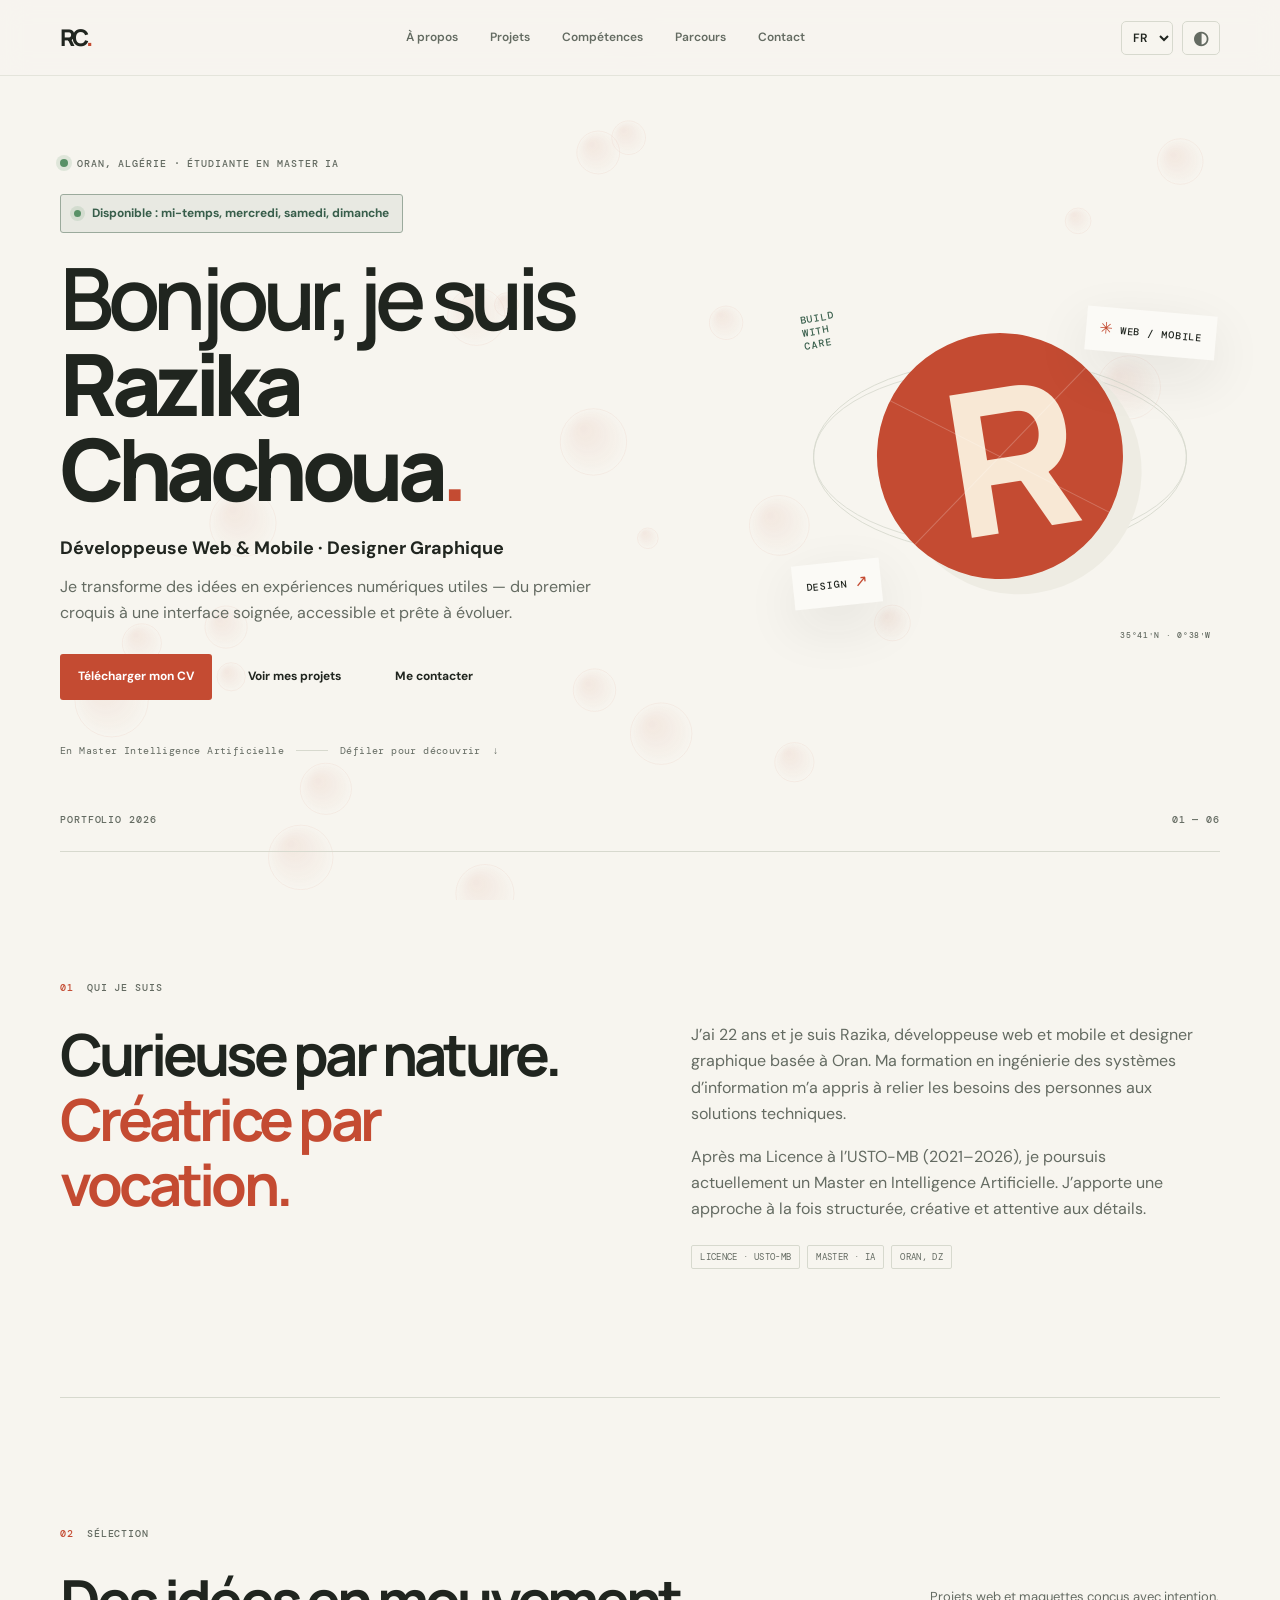
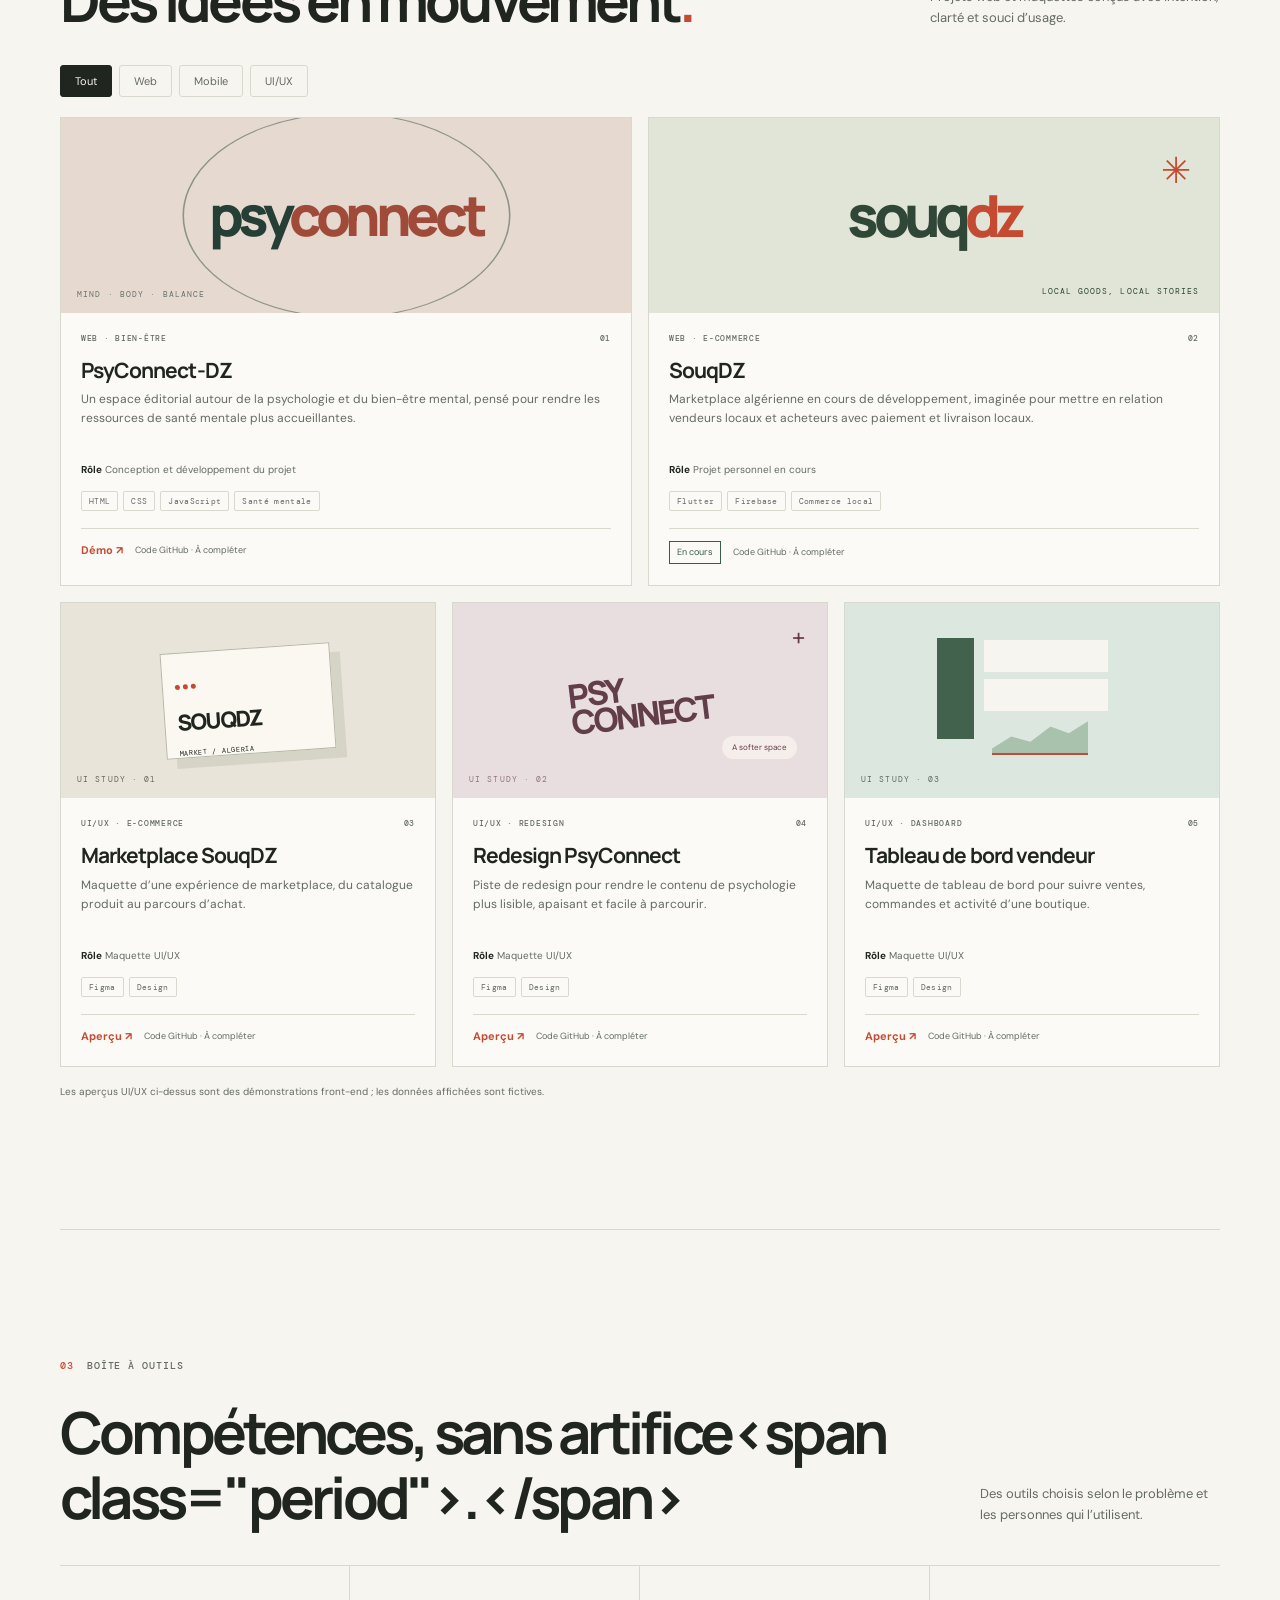
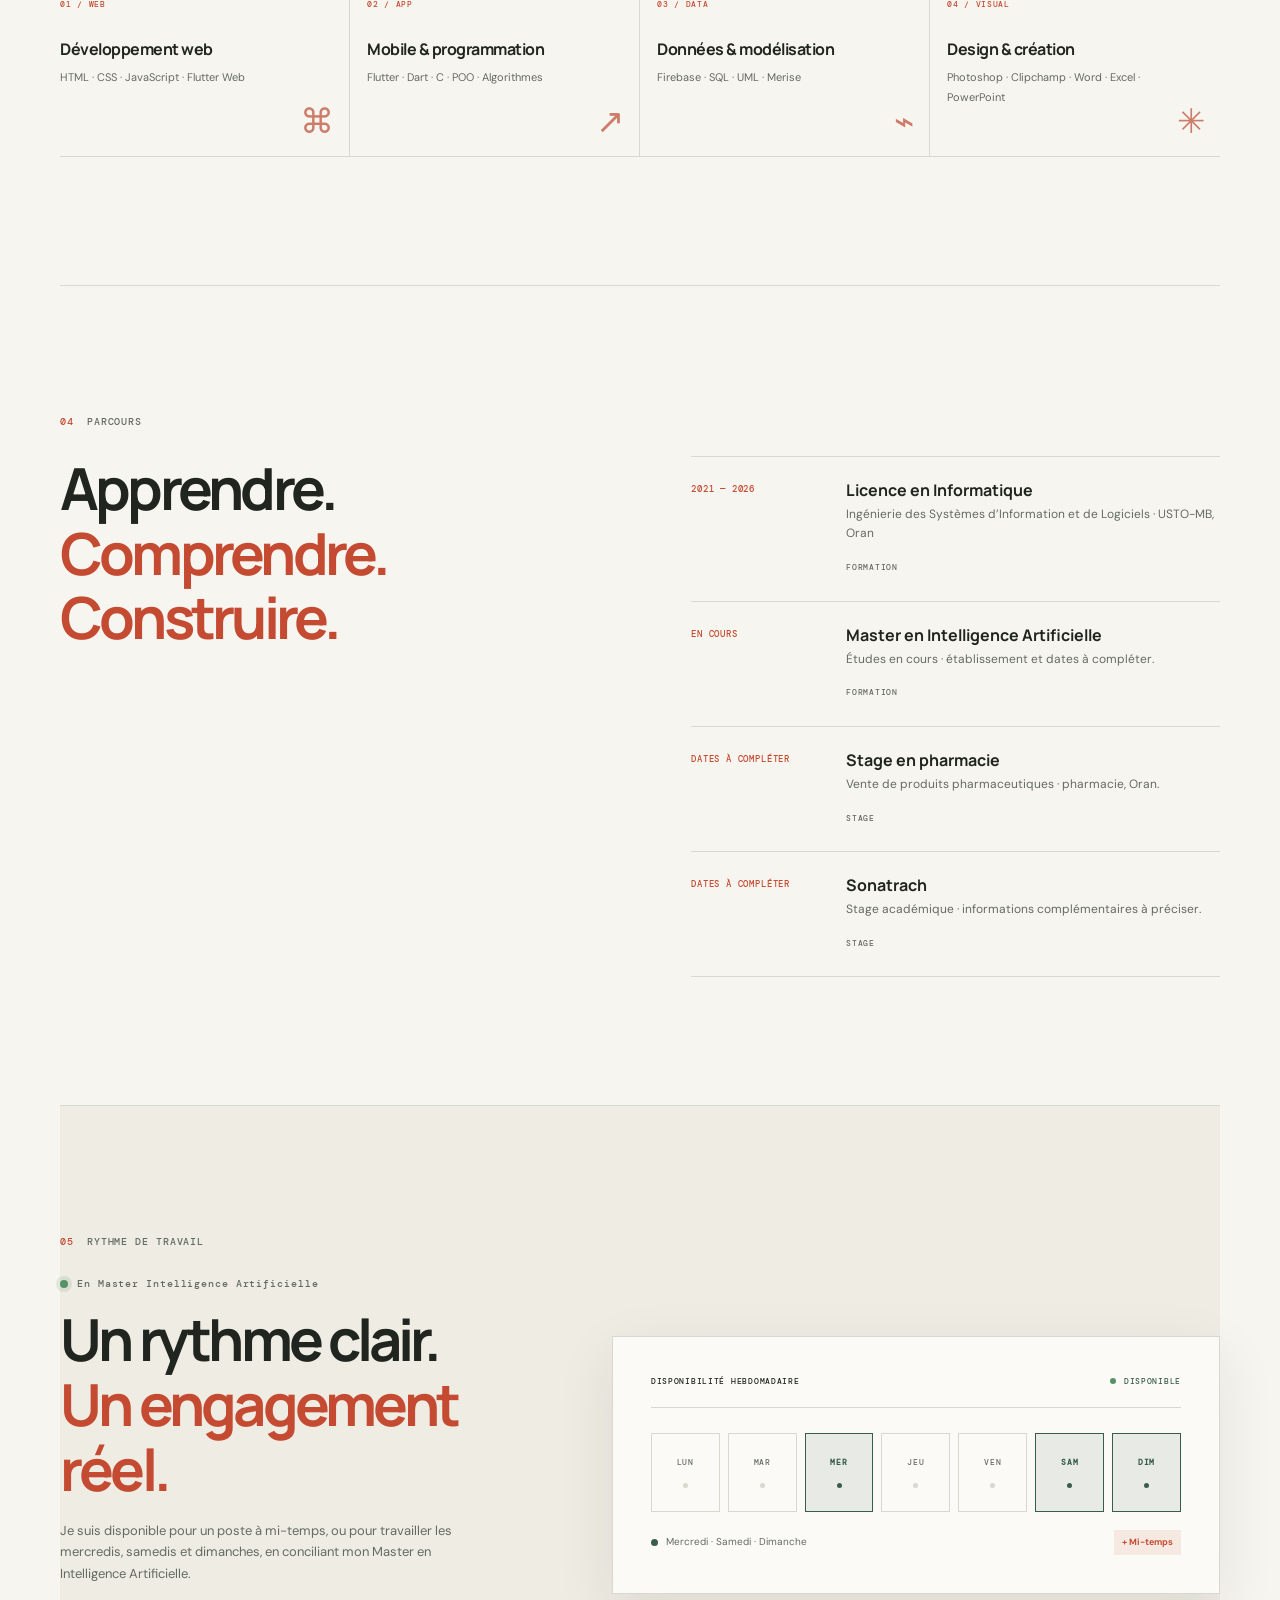
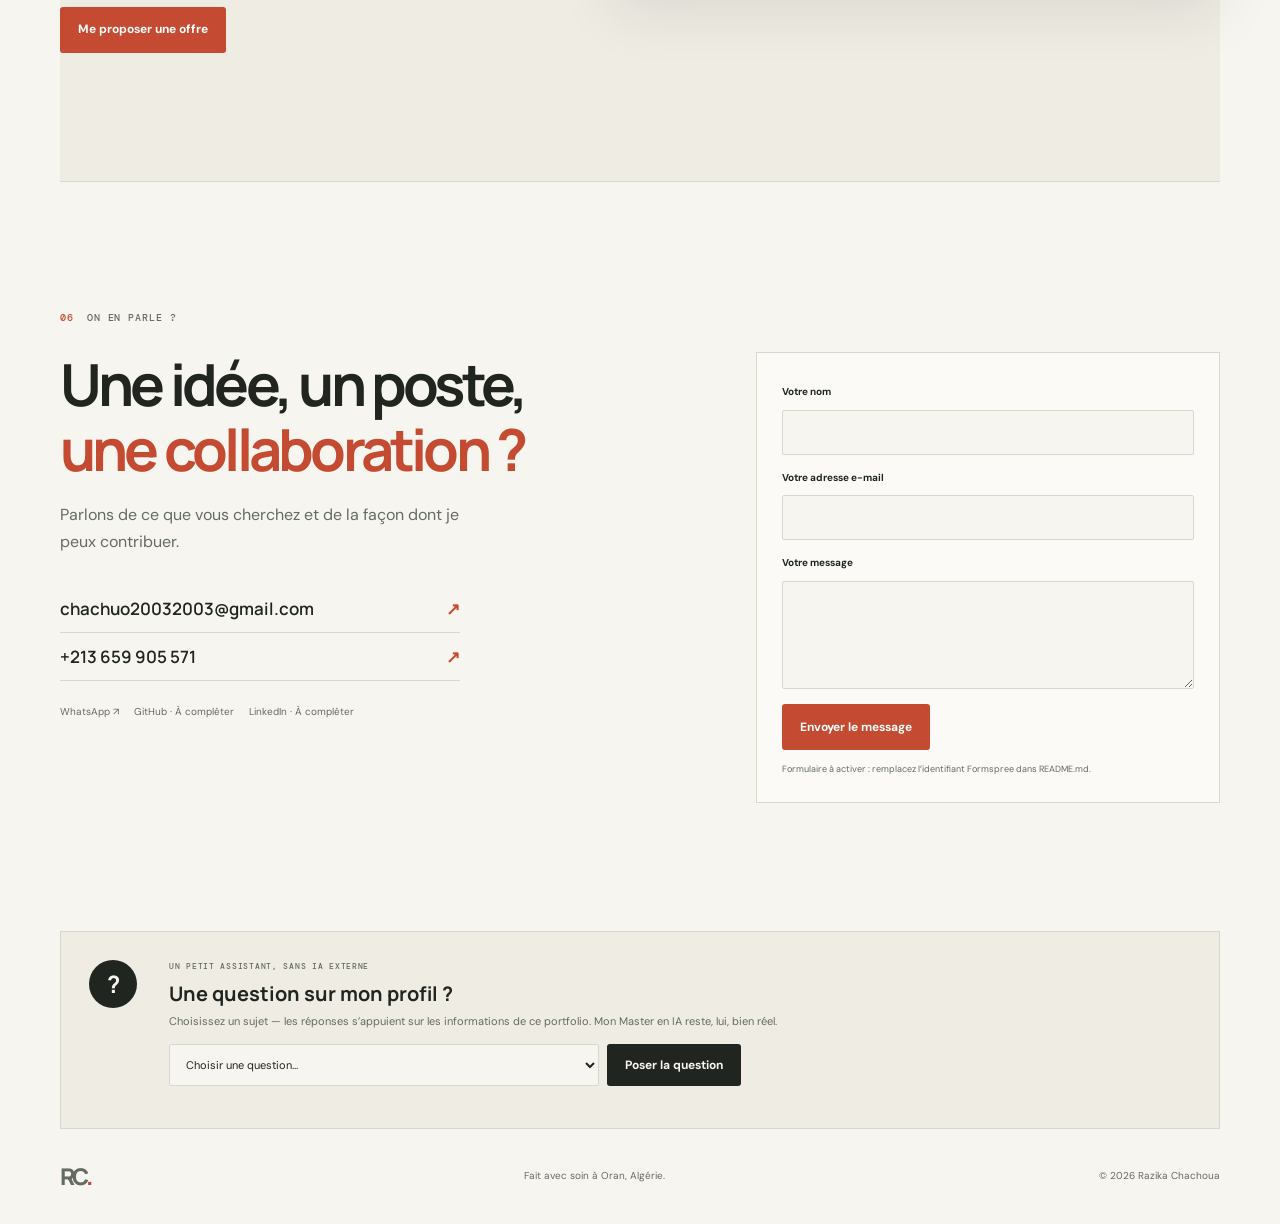
==== commit e876746d: "Add reactive bubble background Animate subtle pointer-responsive bubbles behind the portfolio while " ====
--- a/index.html
+++ b/index.html
@@ -32,6 +32,7 @@
   </script>
 </head>
 <body>
+  <canvas class="bubble-canvas" id="bubbleCanvas" aria-hidden="true"></canvas>
   <a class="skip-link" href="#main" data-i18n="skip">Aller au contenu</a>
   <div class="reading-progress" aria-hidden="true"><span id="readingProgress"></span></div>
   <header class="site-header" id="top">
--- a/css/styles.css
+++ b/css/styles.css
@@ -30,6 +30,8 @@
 * { box-sizing: border-box; }
 html { overflow-x: clip; scroll-behavior: smooth; scroll-padding-top: 88px; }
 body { margin: 0; overflow-x: clip; background: var(--paper); color: var(--ink); font: 16px/1.65 var(--sans); transition: background .2s, color .2s; }
+main, .site-footer { position: relative; z-index: 1; }
+.bubble-canvas { position: fixed; z-index: 0; inset: 0; width: 100%; height: 100%; opacity: .72; pointer-events: none; }
 body, button, input, select, textarea { font-family: var(--sans); }
 ::selection { background: var(--accent); color: #fff; }
 a { color: inherit; }
@@ -292,7 +294,7 @@
   .reveal { opacity: 1; transform: none; }
 }
 @media print {
-  .site-header, .reading-progress, .back-to-top, .hero-art, .hero-actions, .profile-assistant, .contact-form { display: none !important; }
+  .bubble-canvas, .site-header, .reading-progress, .back-to-top, .hero-art, .hero-actions, .profile-assistant, .contact-form { display: none !important; }
   body, html { background: #fff !important; color: #111 !important; }
   .section-wrap { width: 100%; }
   .section-pad { padding-block: 28px; }
